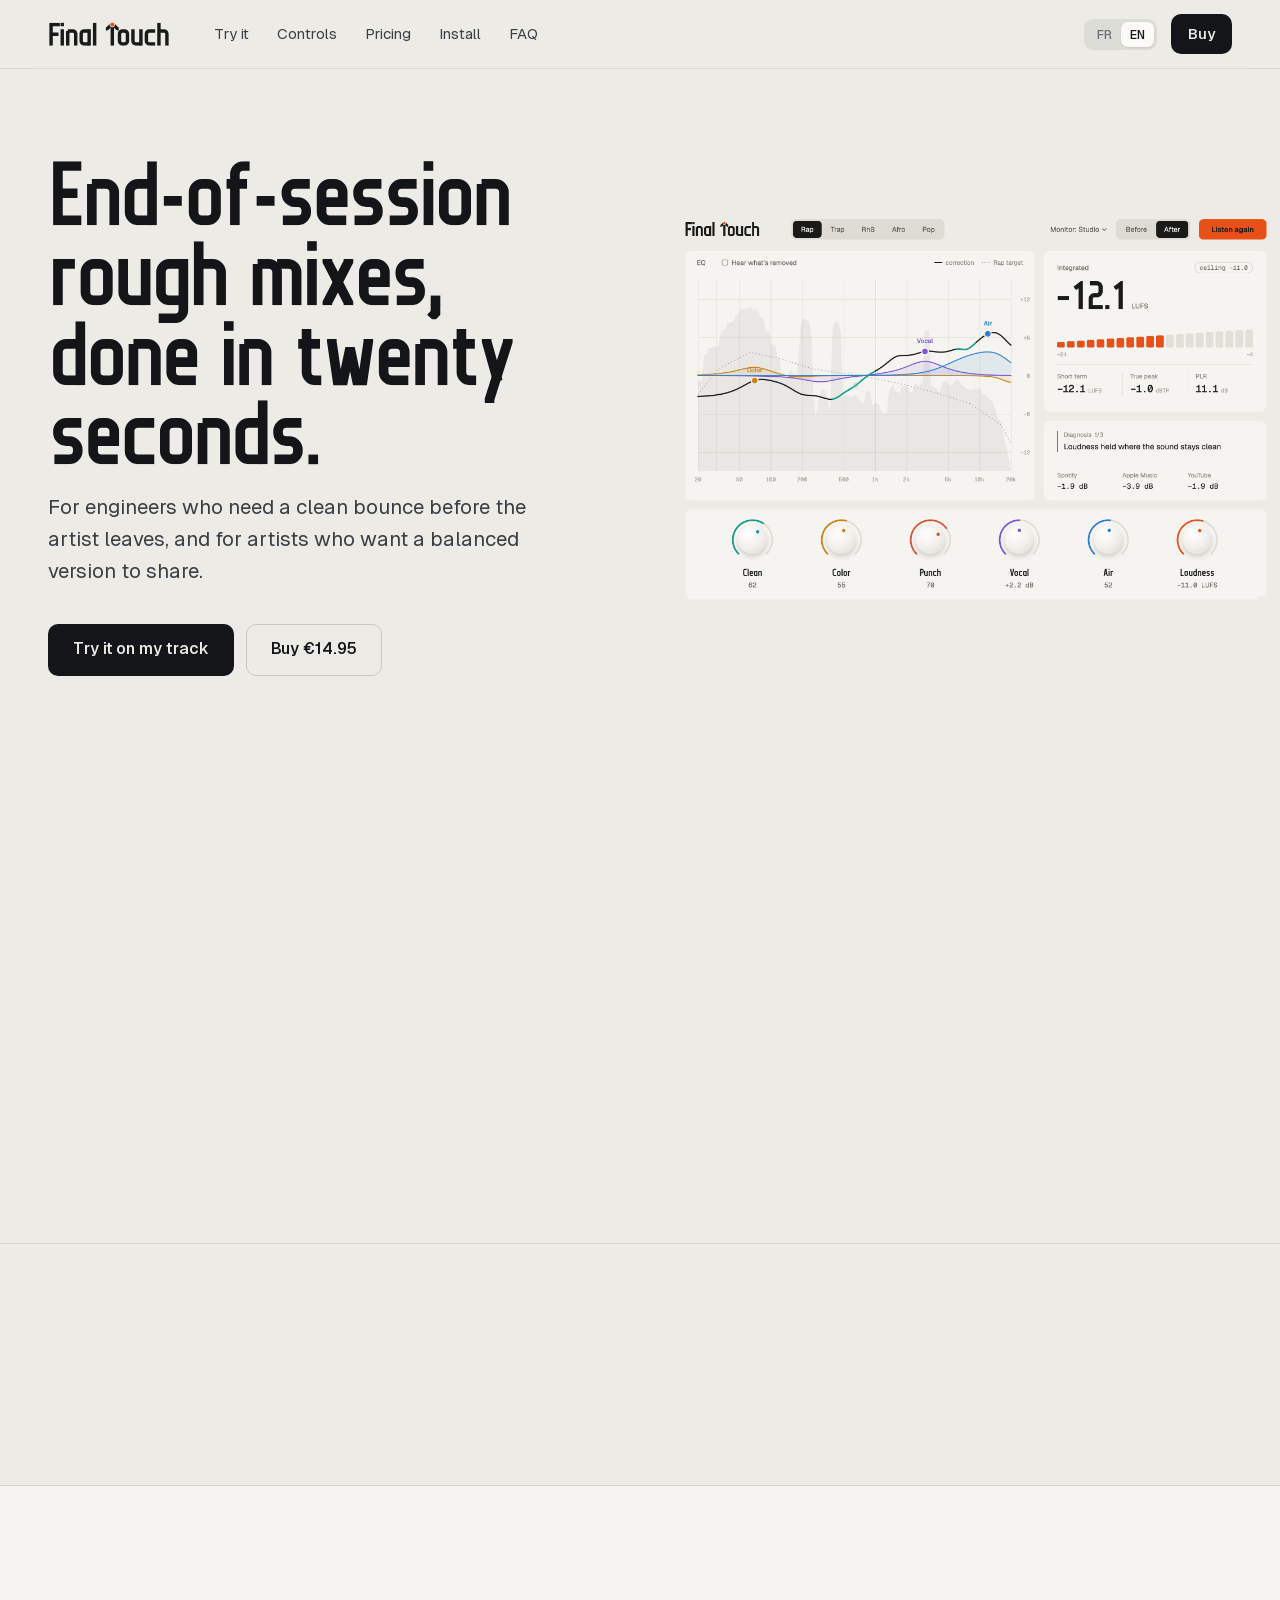
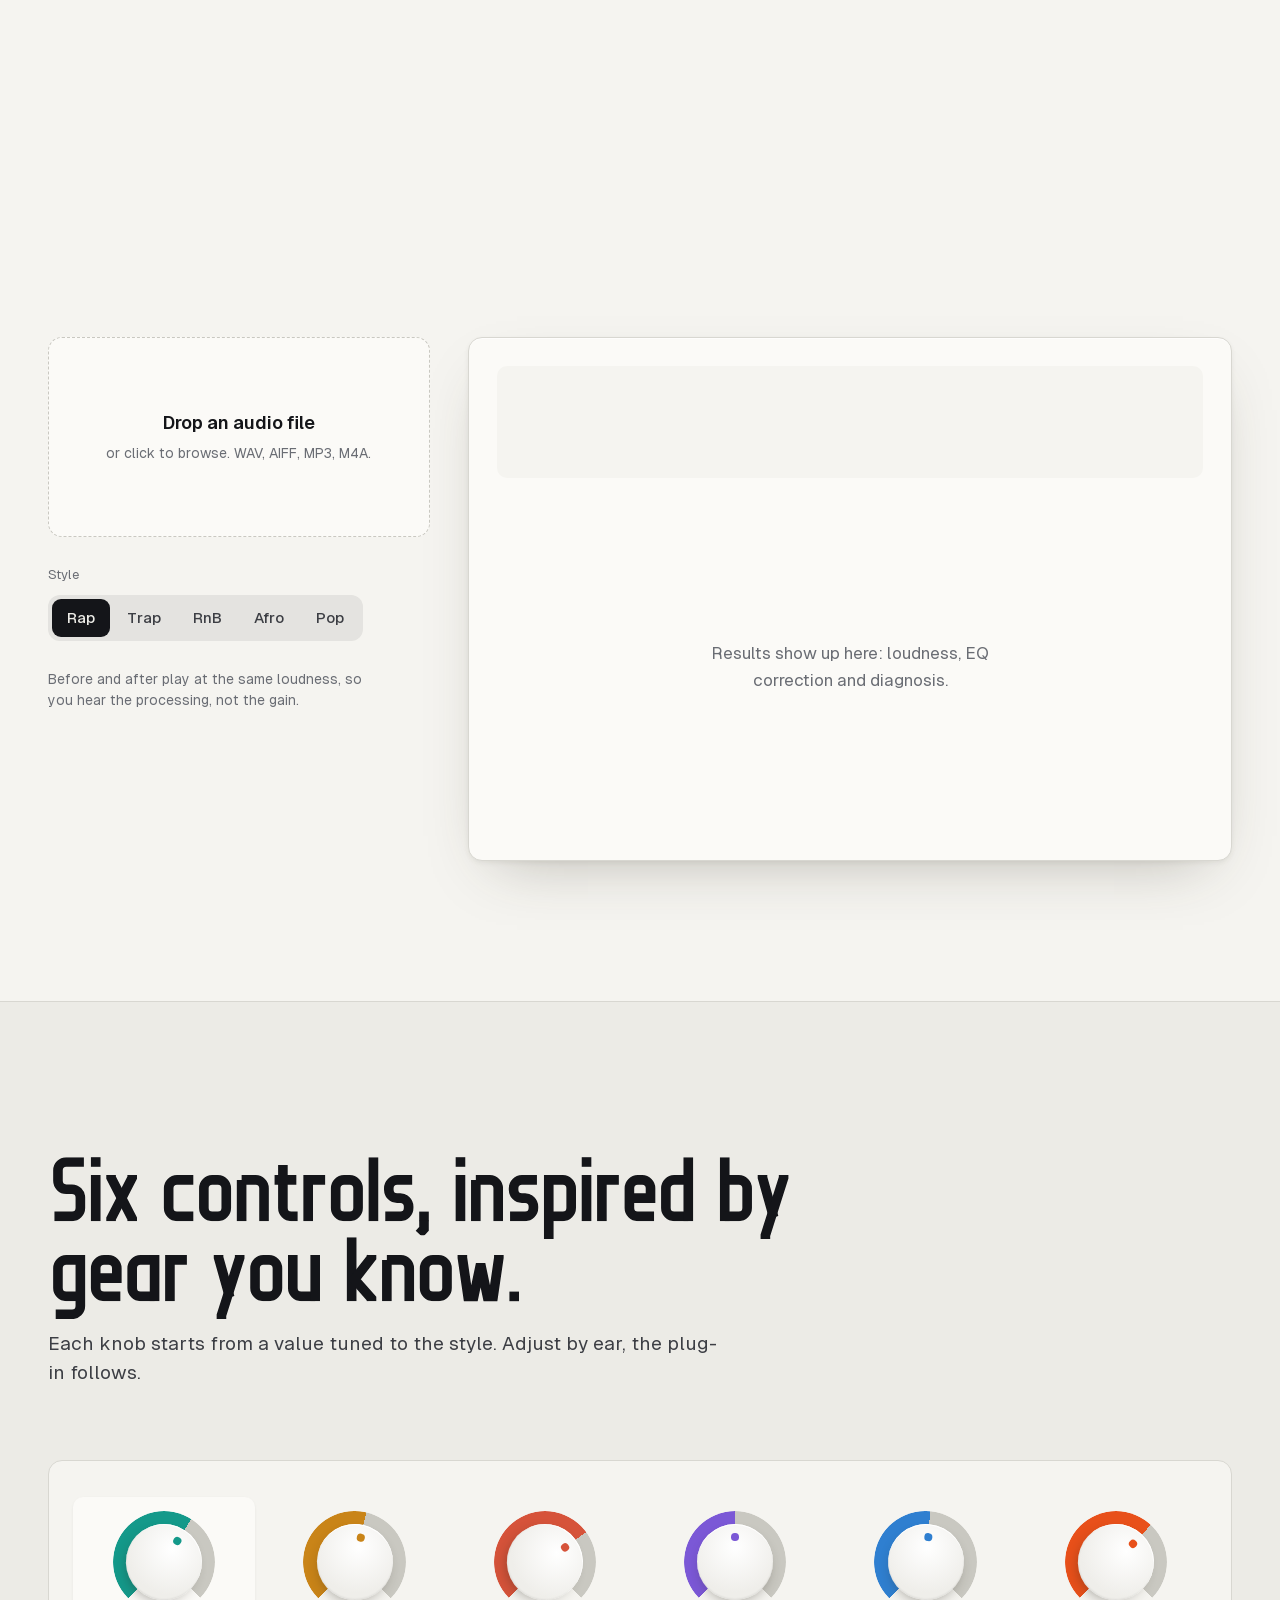
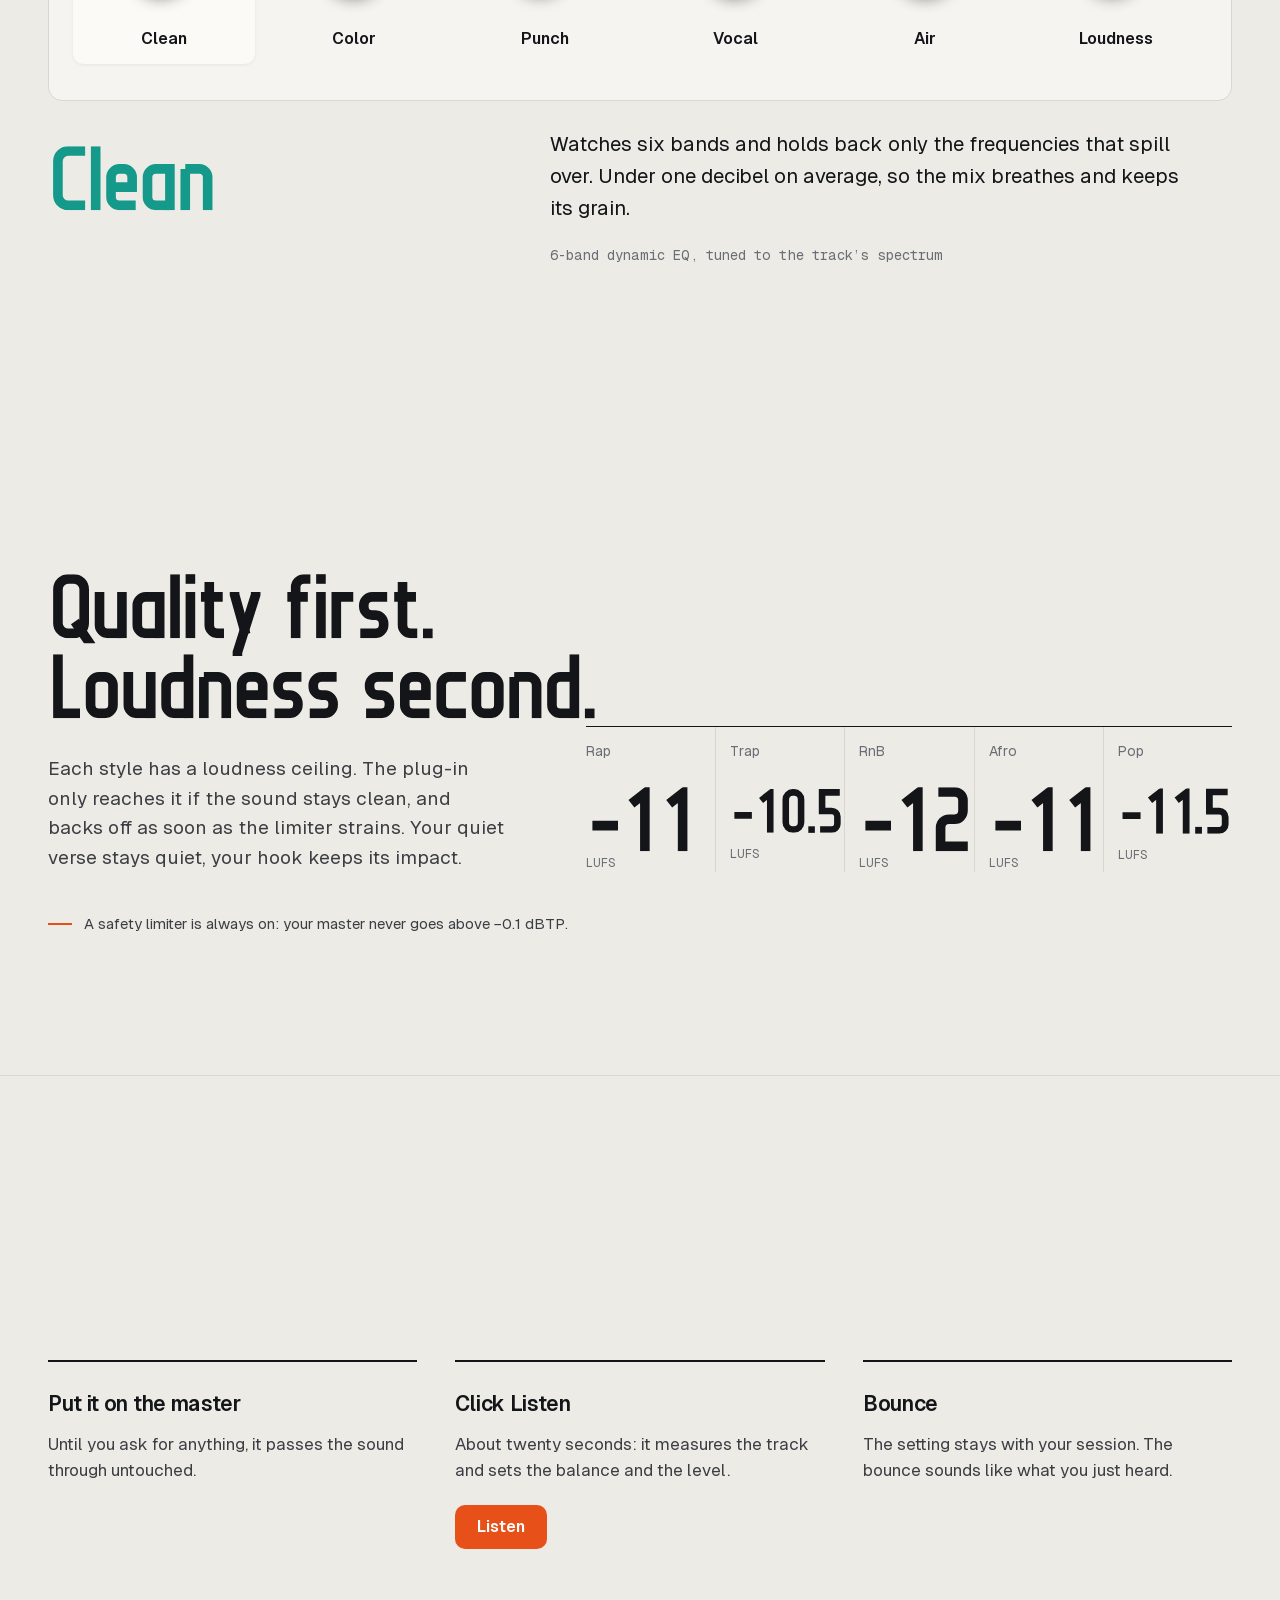
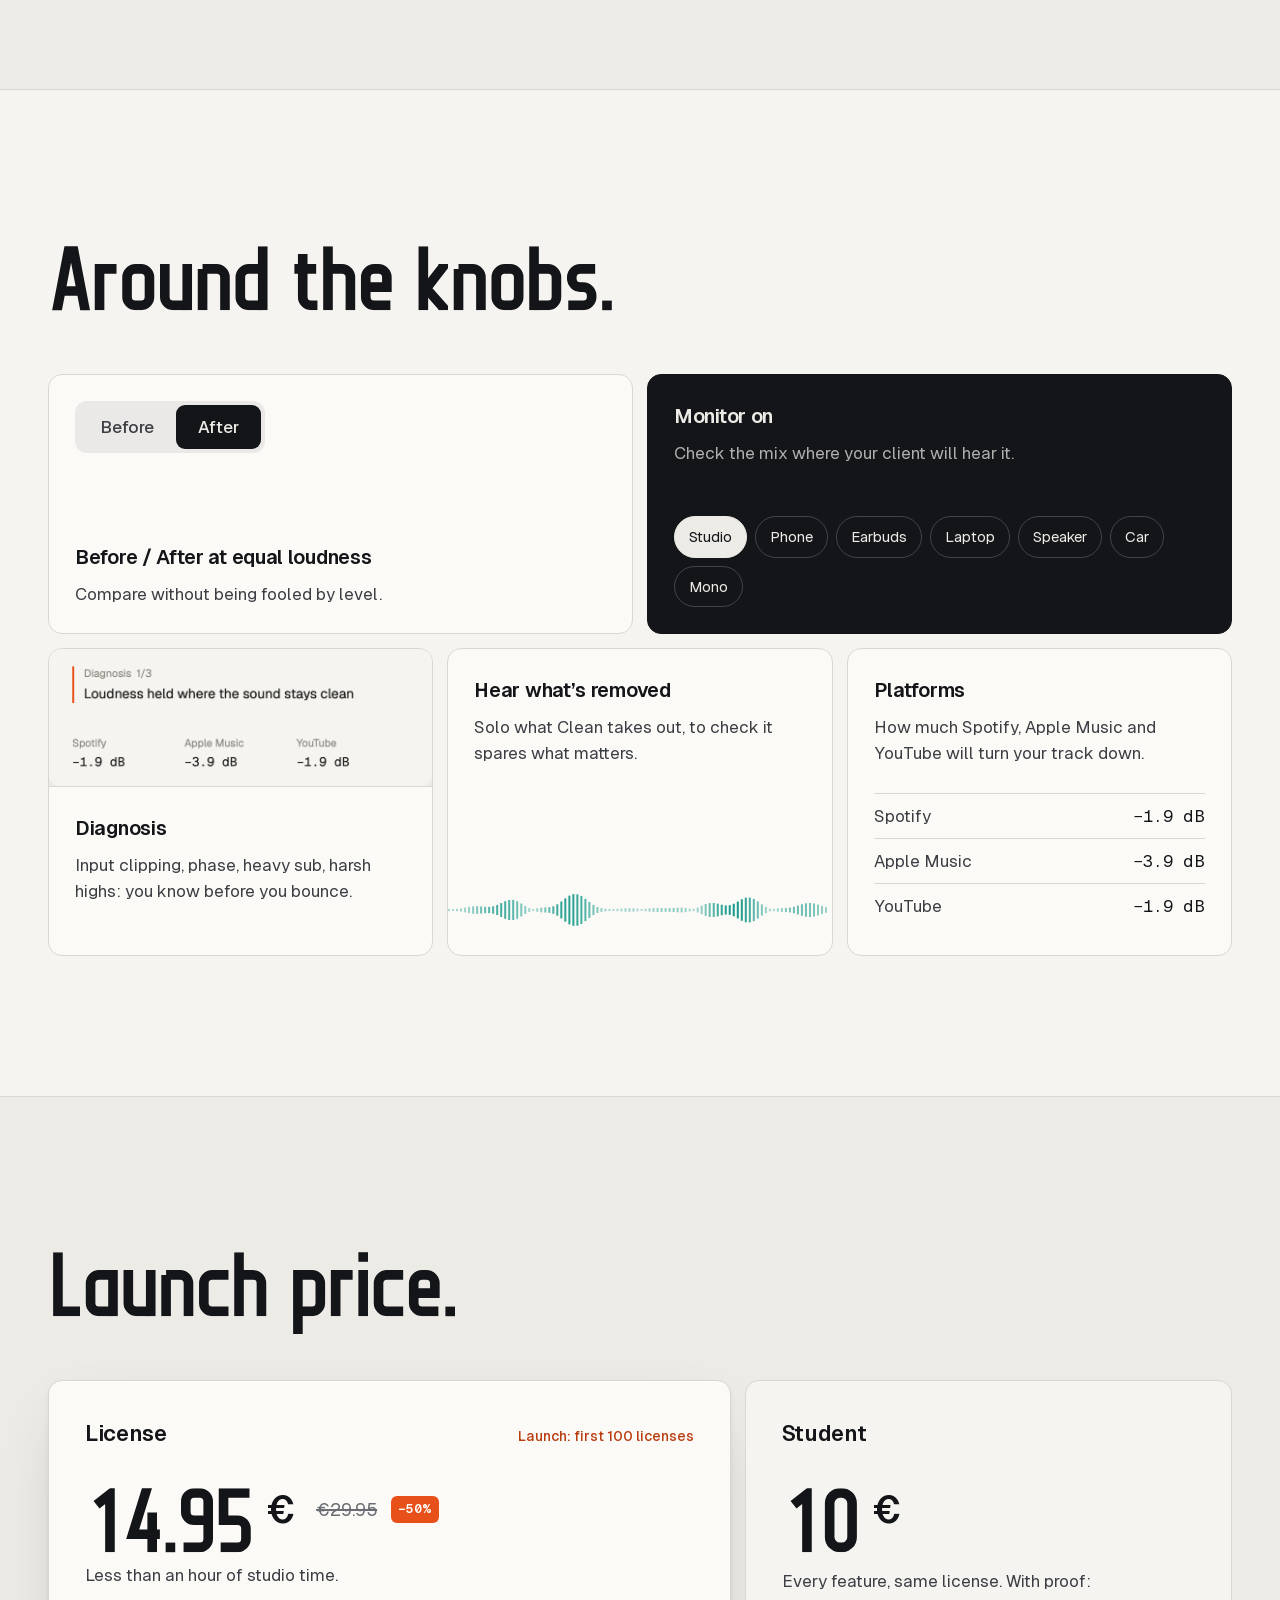
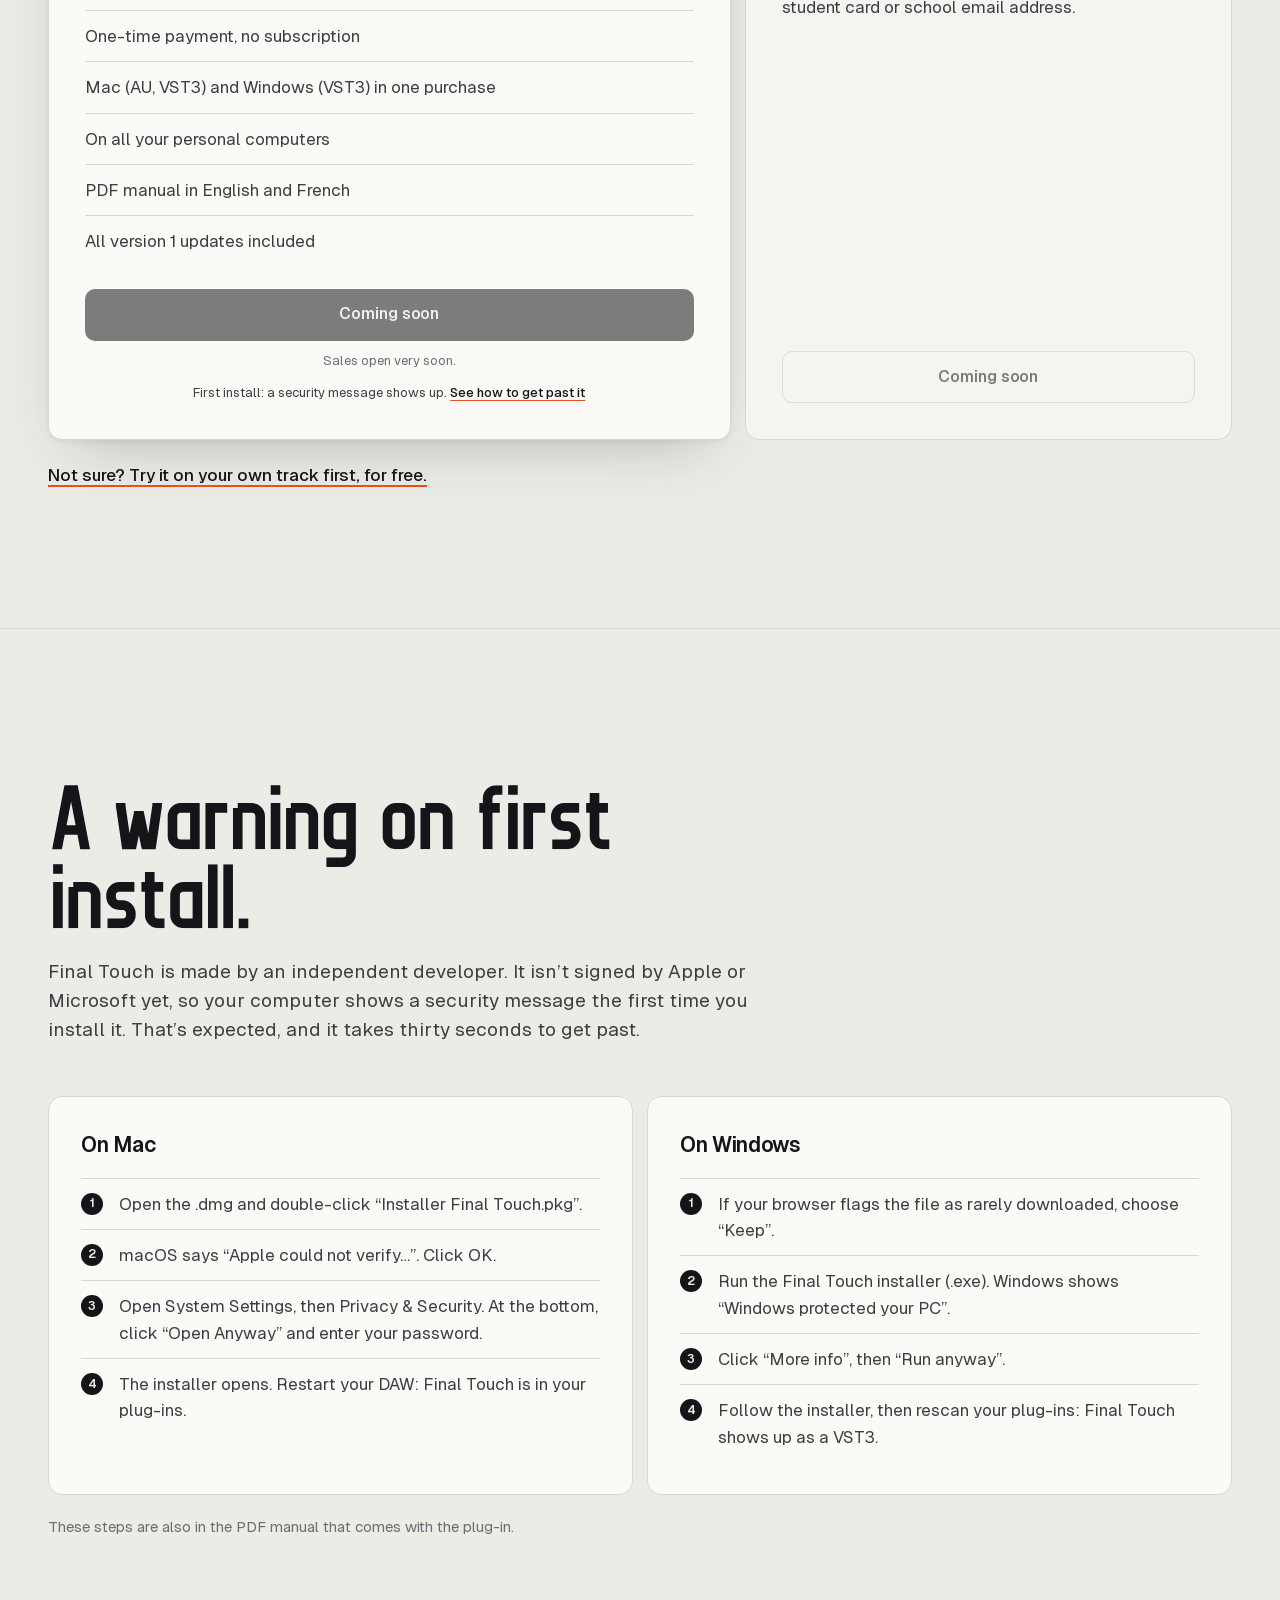
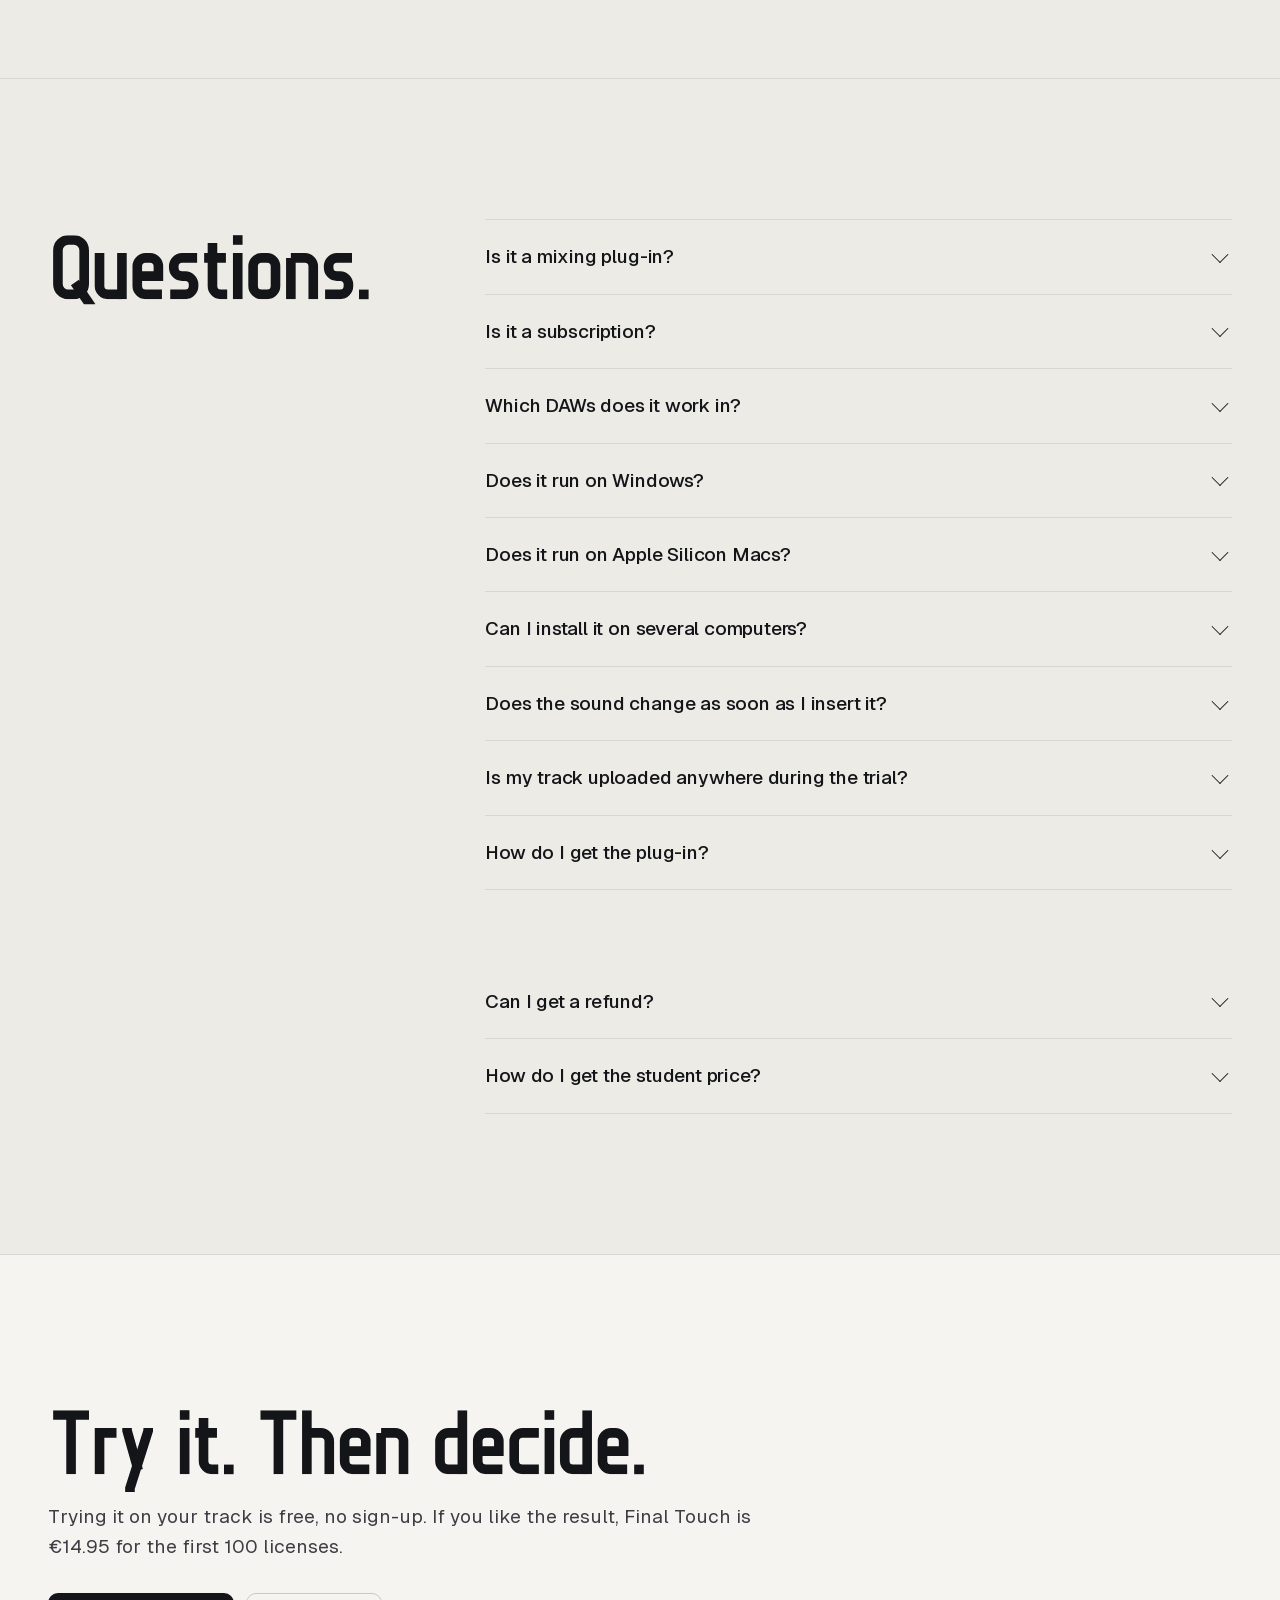
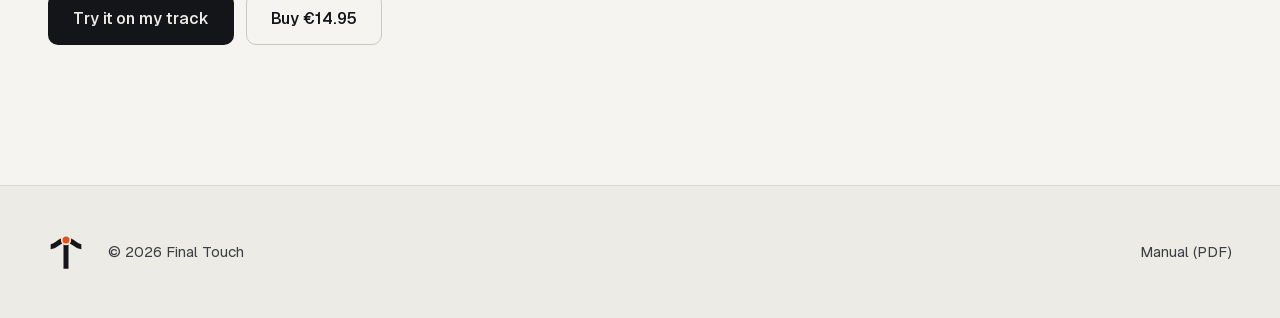
==== public/index.html @ 150809b2 "Site Final Touch : demo WebAssembly, vente automatique, prechargeur Co-Authored-By: Claude Opus 5.5 " ====
<!doctype html>
<html lang="fr">
<head>
<meta charset="utf-8">
<meta name="viewport" content="width=device-width, initial-scale=1, viewport-fit=cover">
<title>Final Touch : la mise à plat de fin de session en 20 secondes</title>
<meta name="description" content="Posé sur le master en fin de session, Final Touch écoute le morceau, le nettoie, le colore et le monte tant qu’il reste propre. Mac et Windows.">
<meta name="theme-color" content="#ecebe6" media="(prefers-color-scheme: light)">
<meta name="theme-color" content="#121316" media="(prefers-color-scheme: dark)">
<meta property="og:type" content="product">
<meta property="og:title" content="Final Touch">
<meta property="og:description" content="La mise à plat de fin de session en vingt secondes. Essaie-le sur ton morceau, directement dans le navigateur.">
<meta property="og:image" content="https://finaltouchsound.fr/assets/img/og.jpg">
<meta property="og:url" content="https://finaltouchsound.fr/">
<link rel="canonical" href="https://finaltouchsound.fr/">
<meta name="twitter:card" content="summary_large_image">
<link rel="icon" href="assets/img/final-touch-icone.svg" type="image/svg+xml">
<link rel="preload" href="assets/fonts/Geist-Variable.woff2" as="font" type="font/woff2" crossorigin>
<link rel="stylesheet" href="css/style.css">
<script type="application/ld+json">
{
  "@context": "https://schema.org",
  "@type": "SoftwareApplication",
  "name": "Final Touch",
  "applicationCategory": "MultimediaApplication",
  "applicationSubCategory": "Audio plug-in (AU, VST3)",
  "operatingSystem": "macOS, Windows",
  "url": "https://finaltouchsound.fr/",
  "description": "Plug-in de prémaster posé sur le master : il écoute le morceau, le nettoie, le colore et le monte tant qu'il reste propre. Styles Rap, Trap, RnB, Afro, Pop.",
  "offers": [
    { "@type": "Offer", "name": "Licence (offre de lancement)", "price": "14.95", "priceCurrency": "EUR", "availability": "https://schema.org/InStock" },
    { "@type": "Offer", "name": "Licence étudiant", "price": "10.00", "priceCurrency": "EUR", "availability": "https://schema.org/InStock" }
  ]
}
</script>
<style>
/* Prechargeur : affiche des la premiere image, avant la feuille de style */
#pl { position: fixed; inset: 0; z-index: 100; display: grid; place-items: center; background: #ecebe6; color: #141519; transition: transform .75s cubic-bezier(0.77, 0, 0.175, 1); }
#pl.out { transform: translateY(-100%); }
#pl .pl-in { display: grid; justify-items: center; gap: 26px; }
#pl svg { width: 92px; height: 92px; overflow: visible; }
#pl .pl-name { width: 168px; opacity: 0; transform: translateY(6px); transition: opacity .5s ease, transform .6s cubic-bezier(0.23, 1, 0.32, 1); }
#pl.named .pl-name { opacity: 1; transform: none; }
#pl .pl-ink { display: block; } #pl .pl-chalk { display: none; }
@media (prefers-color-scheme: dark) {
  #pl { background: #121316; color: #ecebe8; }
  #pl .pl-ink { display: none; } #pl .pl-chalk { display: block; }
}
@media (prefers-reduced-motion: reduce) { #pl { display: none; } }
</style>
</head>
<body>
<div id="pl" aria-hidden="true">
  <div class="pl-in">
    <svg viewBox="-4 -4 108 108">
      <path class="pl-stem" d="M50 100V34" fill="none" stroke="currentColor" stroke-width="15"/>
      <path class="pl-bar" d="M4 34C22 34 27 34 50 34C73 34 78 34 96 34" fill="none" stroke="currentColor" stroke-width="15"/>
      <circle class="pl-dot" cx="50" cy="34" r="13" fill="#e8501a" stroke-width="5"/>
    </svg>
    <div class="pl-name"><img class="pl-ink" src="assets/img/final-touch-logotype-encre.svg" alt="" width="168" height="36"><img class="pl-chalk" src="assets/img/final-touch-logotype-craie.svg" alt="" width="168" height="36"></div>
  </div>
</div>
<script>
// La barre du T part a plat, le point l attrape et la monte d un cran : le geste du premaster.
(function () {
  var pl = document.getElementById('pl');
  var reduce = matchMedia('(prefers-reduced-motion: reduce)').matches;
  var vu = false; try { vu = sessionStorage.getItem('ft-pl') === '1'; sessionStorage.setItem('ft-pl', '1'); } catch (e) {}
  var fini, pret = new Promise(function (r) { fini = r; });
  window.FT_PRELOADER = pret;
  if (reduce || vu) { pl.remove(); fini(); window.FT_READY = function () {}; return; }
  var bar = pl.querySelector('.pl-bar'), stem = pl.querySelector('.pl-stem'), dot = pl.querySelector('.pl-dot');
  dot.setAttribute('stroke', getComputedStyle(pl).backgroundColor);
  var L = 86; stem.style.strokeDasharray = L; stem.style.strokeDashoffset = L;
  dot.style.transformOrigin = '50px 34px'; dot.style.transform = 'scale(0)';
  var t0 = performance.now(), D1 = 420, D2 = 640, debut = 0;
  var easeOut = function (k) { return 1 - Math.pow(1 - k, 3); };
  var spring = function (k) { return 1 - Math.exp(-6 * k) * Math.cos(9 * k); };
  function frame(now) {
    var t = now - t0;
    var k1 = Math.min(1, t / D1);
    stem.style.strokeDashoffset = L * (1 - easeOut(k1));
    var k2 = Math.max(0, Math.min(1, (t - D1 + 80) / D2));
    var lift = 20 * spring(k2);                       // la cloche monte de 20 unites
    var y = 34 - lift;
    bar.setAttribute('d', 'M4 34C22 34 27 ' + y + ' 50 ' + y + 'C73 ' + y + ' 78 34 96 34');
    dot.setAttribute('cy', y);
    stem.setAttribute('d', 'M50 100V' + y);
    dot.style.transform = 'scale(' + Math.min(1, k2 * 4) + ')';
    if (k2 > 0.35) pl.classList.add('named');
    if (k2 < 1) requestAnimationFrame(frame); else debut = performance.now();
  }
  requestAnimationFrame(frame);
  var charge = false, minimum = new Promise(function (r) { setTimeout(r, 1250); });
  window.FT_READY = function () {
    if (charge) return; charge = true;
    minimum.then(function () {
      pl.classList.add('out');
      setTimeout(function () { pl.remove(); }, 760);
      setTimeout(fini, 260);
    });
  };
  // Filet de securite : jamais plus de 4 s d ecran d attente.
  setTimeout(function () { window.FT_READY(); }, 4000);
})();
</script>

<header class="nav" id="haut">
  <div class="wrap nav-in">
    <a class="brand" href="#haut" aria-label="Final Touch">
      <img class="logo logo-ink" src="assets/img/final-touch-logotype-encre.svg" alt="Final Touch" width="150" height="32">
      <img class="logo logo-chalk" src="assets/img/final-touch-logotype-craie.svg" alt="" width="150" height="32">
    </a>
    <nav class="nav-links" aria-label="Sections">
      <a href="#essai" data-i18n="nav.try">Essayer</a>
      <a href="#reglages" data-i18n="nav.controls">Réglages</a>
      <a href="#prix" data-i18n="nav.price">Prix</a>
      <a href="#installation" data-i18n="nav.install">Installation</a>
      <a href="#questions" data-i18n="nav.faq">Questions</a>
    </nav>
    <div class="nav-end">
      <div class="lang" role="group" aria-label="Langue / Language">
        <button type="button" data-lang="fr" aria-pressed="true">FR</button>
        <button type="button" data-lang="en" aria-pressed="false">EN</button>
      </div>
      <a class="btn btn-ink btn-sm" href="#prix" data-i18n="nav.buy">Acheter</a>
    </div>
  </div>
</header>

<main>

<!-- Accroche -->
<section class="hero">
  <div class="wrap hero-grid">
    <div class="hero-copy">
      <h1 class="lt lt-xl" data-lt-key="lt.hero"></h1>
      <p class="hero-sub reveal" data-i18n="hero.sub"></p>
      <div class="hero-ctas reveal">
        <a class="btn btn-ink" href="#essai" data-i18n="hero.try">Essayer sur mon son</a>
        <a class="btn btn-line" href="#prix" data-i18n="hero.buy">Acheter 14,95 €</a>
      </div>
    </div>
    <figure class="hero-shot">
      <img src="assets/img/plug-rap.png" width="2160" height="1440" alt="L’interface de Final Touch : courbe d’égalisation, mesure de volume et six boutons." fetchpriority="high">
    </figure>
  </div>
</section>

<!-- Le probleme -->
<section class="pain">
  <div class="wrap pain-grid">
    <div class="pain-copy">
      <p class="pain-lead reveal" data-i18n="pain.lead"></p>
      <p class="pain-fix reveal" data-i18n="pain.fix"></p>
    </div>
    <dl class="pain-who">
      <div class="reveal"><dt data-i18n="pain.a1t"></dt><dd data-i18n="pain.a1"></dd></div>
      <div class="reveal"><dt data-i18n="pain.a2t"></dt><dd data-i18n="pain.a2"></dd></div>
    </dl>
  </div>
</section>

<!-- Chiffres -->
<section class="facts">
  <div class="wrap facts-grid">
    <div class="fact reveal"><span class="fact-n" data-lt="5"></span><p data-i18n="facts.styles"></p></div>
    <div class="fact reveal"><span class="fact-n" data-lt="6"></span><p data-i18n="facts.knobs"></p></div>
    <div class="fact reveal"><span class="fact-n" data-lt="6 ms" data-nowrap></span><p data-i18n="facts.lat"></p></div>
    <div class="fact reveal"><span class="fact-n" data-lt="−0,1" data-nowrap></span><p><span class="mono">dBTP</span> <span data-i18n="facts.tp"></span></p></div>
  </div>
</section>

<!-- Essai -->
<section class="try" id="essai">
  <div class="wrap">
    <h2 class="lt lt-l" data-lt-key="lt.try"></h2>
    <p class="lead reveal" data-i18n="try.sub"></p>

    <div class="demo" data-state="empty">
      <div class="demo-side">
        <label class="drop" for="file">
          <input id="file" type="file" accept="audio/*,.wav,.aif,.aiff,.mp3,.m4a,.flac,.ogg">
          <span class="drop-t" data-i18n="try.drop"></span>
          <span class="drop-s" data-i18n="try.drop2"></span>
          <span class="drop-name mono" hidden></span>
        </label>
        <div class="field">
          <span class="field-l" data-i18n="try.style">Style</span>
          <div class="seg" role="radiogroup" aria-label="Style" id="styles">
            <button type="button" role="radio" aria-checked="true" data-style="0">Rap</button>
            <button type="button" role="radio" aria-checked="false" data-style="1">Trap</button>
            <button type="button" role="radio" aria-checked="false" data-style="2">RnB</button>
            <button type="button" role="radio" aria-checked="false" data-style="3">Afro</button>
            <button type="button" role="radio" aria-checked="false" data-style="4">Pop</button>
          </div>
        </div>
        <p class="privacy" data-i18n="try.equal"></p>
        <form class="previens" hidden novalidate>
          <p class="previens-t" data-i18n="notify.t"></p>
          <div class="previens-row">
            <label class="sr-only" for="previens-email" data-i18n="notify.label"></label>
            <input id="previens-email" type="email" required autocomplete="email" placeholder="nom@exemple.fr">
            <button type="submit" class="btn btn-line btn-sm" data-i18n="notify.btn">Me prévenir</button>
          </div>
          <p class="previens-msg" role="status"></p>
        </form>
      </div>

      <div class="demo-main">
        <div class="wave-box">
          <canvas class="wave" aria-hidden="true"></canvas>
          <div class="win" hidden><span class="win-play"></span></div>
        </div>
        <p class="wave-hint" data-i18n="try.excerpt" hidden></p>

        <div class="demo-empty"><p data-i18n="try.empty"></p></div>

        <div class="demo-busy" aria-live="polite">
          <div class="step-title lt lt-m"></div>
          <div class="busy-bar"><span></span></div>
        </div>

        <div class="demo-result">
          <div class="transport">
            <button type="button" class="btn btn-ink btn-play" aria-label="Lecture">
              <svg viewBox="0 0 24 24" width="18" height="18" aria-hidden="true"><path class="i-play" d="M7 4.5v15l12-7.5z" fill="currentColor"/><path class="i-pause" d="M6.5 4.5h4v15h-4zM13.5 4.5h4v15h-4z" fill="currentColor"/></svg>
            </button>
            <div class="seg seg-ab" role="radiogroup" aria-label="Avant / Après">
              <button type="button" role="radio" aria-checked="false" data-ab="before" data-i18n="try.before">Avant</button>
              <button type="button" role="radio" aria-checked="true" data-ab="after" data-i18n="try.after">Après</button>
            </div>
            <button type="button" class="btn btn-line btn-sm btn-rerun" data-i18n="try.again" hidden>Retraiter</button>
          </div>
          <div class="readouts">
            <div class="ro-main">
              <div class="ro-head"><span class="ro-l" data-i18n="try.integrated"></span><span class="ro-ceil mono"><span data-i18n="try.ceiling"></span> <span id="ceil"></span></span></div>
              <div class="ro-big"><span class="lt lt-num" id="out-lufs" data-nowrap></span><span class="unit mono">LUFS</span></div>
            </div>
            <div class="ro-row">
              <div><span class="ro-l" data-i18n="try.input"></span><span class="mono ro-v" id="in-lufs"></span><span class="unit mono">LUFS</span></div>
              <div><span class="ro-l" data-i18n="try.tp"></span><span class="mono ro-v" id="tp"></span><span class="unit mono">dBTP</span></div>
            </div>
          </div>
          <div class="eq-box">
            <span class="ro-l" data-i18n="try.eq"></span>
            <canvas class="eq" aria-hidden="true"></canvas>
          </div>
          <div class="diag">
            <span class="ro-l" data-i18n="try.diag"></span>
            <ul id="diag-list"></ul>
          </div>
          <div class="try-cta">
            <p data-i18n="try.cta"></p>
            <a class="btn btn-ink" href="#prix" data-buy-scroll data-i18n="try.ctab">Acheter 14,95 €</a>
          </div>
        </div>

        <p class="demo-err" role="alert" hidden></p>
      </div>
    </div>
  </div>
</section>

<!-- Reglages -->
<section class="controls" id="reglages">
  <div class="wrap">
    <h2 class="lt lt-l" data-lt-key="lt.controls"></h2>
    <p class="lead reveal" data-i18n="controls.sub"></p>
    <div class="knobs" role="tablist" aria-label="Réglages">
      <button class="knob-b" role="tab" aria-selected="true" data-k="clean" style="--c:var(--k-clean);--v:.62"><span class="knob"><span class="knob-cap"></span></span><span class="knob-n" data-i18n="k.clean"></span></button>
      <button class="knob-b" role="tab" aria-selected="false" data-k="color" style="--c:var(--k-color);--v:.55"><span class="knob"><span class="knob-cap"></span></span><span class="knob-n" data-i18n="k.color"></span></button>
      <button class="knob-b" role="tab" aria-selected="false" data-k="punch" style="--c:var(--k-punch);--v:.70"><span class="knob"><span class="knob-cap"></span></span><span class="knob-n" data-i18n="k.punch"></span></button>
      <button class="knob-b" role="tab" aria-selected="false" data-k="vocal" style="--c:var(--k-vocal);--v:.50"><span class="knob"><span class="knob-cap"></span></span><span class="knob-n" data-i18n="k.vocal"></span></button>
      <button class="knob-b" role="tab" aria-selected="false" data-k="air" style="--c:var(--k-air);--v:.52"><span class="knob"><span class="knob-cap"></span></span><span class="knob-n" data-i18n="k.air"></span></button>
      <button class="knob-b" role="tab" aria-selected="false" data-k="loud" style="--c:var(--accent);--v:.66"><span class="knob"><span class="knob-cap"></span></span><span class="knob-n" data-i18n="k.loud"></span></button>
    </div>
    <div class="knob-detail" role="tabpanel">
      <h3 class="kd-name lt lt-m"></h3>
      <p class="kd-desc"></p>
      <p class="kd-ref mono"></p>
    </div>
  </div>
</section>

<!-- Qualite d'abord -->
<section class="quality">
  <div class="wrap">
    <h2 class="lt lt-l" data-lt-key="lt.quality"></h2>
    <div class="quality-grid">
      <p class="lead reveal" data-i18n="quality.p"></p>
      <ol class="ceilings">
        <li class="reveal"><span class="c-style">Rap</span><span class="c-n" data-lt="−11" data-nowrap></span><span class="c-unit mono">LUFS</span></li>
        <li class="reveal"><span class="c-style">Trap</span><span class="c-n" data-lt="−10,5" data-nowrap></span><span class="c-unit mono">LUFS</span></li>
        <li class="reveal"><span class="c-style">RnB</span><span class="c-n" data-lt="−12" data-nowrap></span><span class="c-unit mono">LUFS</span></li>
        <li class="reveal"><span class="c-style">Afro</span><span class="c-n" data-lt="−11" data-nowrap></span><span class="c-unit mono">LUFS</span></li>
        <li class="reveal"><span class="c-style">Pop</span><span class="c-n" data-lt="−11,5" data-nowrap></span><span class="c-unit mono">LUFS</span></li>
      </ol>
    </div>
    <p class="tp-note reveal" data-i18n="quality.tp"></p>
  </div>
</section>

<!-- Comment -->
<section class="how">
  <div class="wrap">
    <h2 class="lt lt-l" data-lt-key="lt.how"></h2>
    <ol class="how-row">
      <li class="reveal"><h3 data-i18n="how.1t"></h3><p data-i18n="how.1d"></p></li>
      <li class="reveal how-mid"><h3 data-i18n="how.2t"></h3><p data-i18n="how.2d"></p><span class="fake-listen" aria-hidden="true" data-i18n="how.listen"></span></li>
      <li class="reveal"><h3 data-i18n="how.3t"></h3><p data-i18n="how.3d"></p></li>
    </ol>
  </div>
</section>

<!-- Autour -->
<section class="tools">
  <div class="wrap">
    <h2 class="lt lt-l" data-lt-key="lt.tools"></h2>
    <div class="bento">
      <article class="cell cell-ab reveal">
        <div class="ab-demo" aria-hidden="true"><span data-i18n="try.before"></span><span class="on" data-i18n="try.after"></span></div>
        <h3 data-i18n="tools.ab.t"></h3><p data-i18n="tools.ab.d"></p>
      </article>
      <article class="cell cell-mon reveal">
        <h3 data-i18n="tools.mon.t"></h3><p data-i18n="tools.mon.d"></p>
        <ul class="mon-list" aria-hidden="true"></ul>
      </article>
      <article class="cell cell-diag reveal">
        <div class="crop"><img src="assets/img/crop-diag.png" width="792" height="283" alt=""></div>
        <h3 data-i18n="tools.diag.t"></h3><p data-i18n="tools.diag.d"></p>
      </article>
      <article class="cell cell-rem reveal">
        <h3 data-i18n="tools.rem.t"></h3><p data-i18n="tools.rem.d"></p>
        <canvas class="rem-wave" aria-hidden="true"></canvas>
      </article>
      <article class="cell cell-plat reveal">
        <h3 data-i18n="tools.plat.t"></h3><p data-i18n="tools.plat.d"></p>
        <dl class="plat">
          <div><dt>Spotify</dt><dd class="mono">−1,9 dB</dd></div>
          <div><dt>Apple Music</dt><dd class="mono">−3,9 dB</dd></div>
          <div><dt>YouTube</dt><dd class="mono">−1,9 dB</dd></div>
        </dl>
      </article>
    </div>
  </div>
</section>

<!-- Prix -->
<section class="price" id="prix">
  <div class="wrap">
    <h2 class="lt lt-l" data-lt-key="lt.price"></h2>
    <div class="price-grid">
      <article class="offer offer-main reveal">
        <div class="offer-top">
          <h3 data-i18n="price.std"></h3>
          <span class="offer-note" data-i18n="price.std.note"></span>
        </div>
        <div class="offer-price"><span class="lt lt-price" data-lt="14,95" data-nowrap></span><span class="cur">€</span><s data-price-old>29,95 €</s><span class="off mono" data-i18n="price.off"></span></div>
        <p class="offer-frame" data-i18n="price.frame"></p>
        <ul class="offer-inc">
          <li data-i18n="price.inc0"></li>
          <li data-i18n="price.inc1"></li>
          <li data-i18n="price.incAll"></li>
          <li data-i18n="price.inc2"></li>
          <li data-i18n="price.inc3"></li>
        </ul>
        <div class="offer-act">
          <a class="btn btn-ink btn-wide" data-buy="standard" href="#" data-i18n="price.buy">Acheter 14,95 €</a>
          <p class="offer-after" data-after></p>
          <p class="offer-warn"><span data-i18n="price.warn"></span> <a href="#installation" data-i18n="price.warnLink"></a></p>
        </div>
      </article>
      <article class="offer offer-stu reveal">
        <div class="offer-top">
          <h3 data-i18n="price.stu"></h3>
        </div>
        <div class="offer-price"><span class="lt lt-price" data-lt="10" data-nowrap></span><span class="cur">€</span></div>
        <p class="offer-stu-note" data-i18n="price.stu.note"></p>
        <a class="btn btn-line btn-wide" data-buy="student" href="#" data-i18n="price.buystu">Tarif étudiant</a>
      </article>
    </div>
    <p class="unsure reveal"><a href="#essai" data-i18n="price.unsure"></a></p>
  </div>
</section>

<!-- Installation -->
<section class="install" id="installation">
  <div class="wrap">
    <h2 class="lt lt-l" data-lt-key="lt.install"></h2>
    <p class="lead reveal" data-i18n="install.why"></p>
    <div class="install-grid">
      <div class="os reveal">
        <h3 data-i18n="install.mac"></h3>
        <ol>
          <li data-i18n="install.mac1"></li>
          <li data-i18n="install.mac2"></li>
          <li data-i18n="install.mac3"></li>
          <li data-i18n="install.mac4"></li>
        </ol>
      </div>
      <div class="os reveal">
        <h3 data-i18n="install.win"></h3>
        <ol>
          <li data-i18n="install.win1"></li>
          <li data-i18n="install.win2"></li>
          <li data-i18n="install.win3"></li>
          <li data-i18n="install.win4"></li>
        </ol>
      </div>
    </div>
    <p class="install-note reveal" data-i18n="install.note"></p>
  </div>
</section>

<!-- Questions -->
<section class="faq" id="questions">
  <div class="wrap faq-grid">
    <h2 class="lt lt-l" data-lt-key="lt.faq"></h2>
    <div class="faq-list">
      <details class="reveal"><summary data-i18n="faq.q1"></summary><p data-i18n="faq.a1"></p></details>
      <details class="reveal"><summary data-i18n="faq.q7"></summary><p data-i18n="faq.a7"></p></details>
      <details class="reveal"><summary data-i18n="faq.q2"></summary><p data-i18n="faq.a2"></p></details>
      <details class="reveal"><summary data-i18n="faq.q3"></summary><p data-i18n="faq.a3"></p></details>
      <details class="reveal"><summary data-i18n="faq.q9"></summary><p data-i18n="faq.a9"></p></details>
      <details class="reveal"><summary data-i18n="faq.q8"></summary><p data-i18n="faq.a8"></p></details>
      <details class="reveal"><summary data-i18n="faq.q4"></summary><p data-i18n="faq.a4"></p></details>
      <details class="reveal"><summary data-i18n="faq.q5"></summary><p data-i18n="faq.a5"></p></details>
      <details class="reveal"><summary data-i18n="faq.q11"></summary><p data-i18n="faq.a11"></p></details>
      <details class="reveal"><summary data-i18n="faq.q12"></summary><p data-i18n="faq.a12"></p></details>
      <details class="reveal"><summary data-i18n="faq.q10"></summary><p data-i18n="faq.a10"></p></details>
      <details class="reveal"><summary data-i18n="faq.q6"></summary><p data-i18n="faq.a6"></p></details>
    </div>
  </div>
</section>

<!-- Appel final -->
<section class="final">
  <div class="wrap final-in">
    <h2 class="lt lt-l" data-lt-key="lt.final"></h2>
    <p class="lead reveal" data-i18n="final.p"></p>
    <div class="hero-ctas reveal">
      <a class="btn btn-ink" href="#essai" data-i18n="hero.try">Essayer sur mon son</a>
      <a class="btn btn-line" href="#prix" data-i18n="hero.buy">Acheter 14,95 €</a>
    </div>
  </div>
</section>

</main>

<dialog id="etudiant" class="etu" aria-labelledby="etu-t">
  <form method="dialog" novalidate>
    <h2 id="etu-t" data-i18n="stu.t"></h2>
    <p data-i18n="stu.p"></p>
    <label class="etu-l"><span data-i18n="stu.email"></span><input type="email" required autocomplete="email"></label>
    <label class="etu-l"><span data-i18n="stu.card"></span><input type="file" accept="image/*,.pdf"></label>
    <p class="etu-msg" role="status"></p>
    <div class="etu-act">
      <button type="button" class="btn btn-line etu-fermer" data-i18n="stu.close">Fermer</button>
      <button type="submit" class="btn btn-ink" data-i18n="stu.send">Recevoir mon code</button>
    </div>
  </form>
</dialog>

<div class="sticky-buy" aria-hidden="true">
  <svg width="26" height="26" viewBox="-4 -4 108 108" aria-hidden="true"><path d="M4 34C22 34 27 14 50 14C73 14 78 34 96 34M50 14V100" fill="none" stroke="currentColor" stroke-width="15"/><circle cx="50" cy="14" r="13" fill="var(--accent)" stroke="var(--paper)" stroke-width="5"/></svg>
  <span class="sb-name">Final Touch</span>
  <span class="sb-price"><s data-price-old>29,95 €</s> <b data-price-now>14,95 €</b></span>
  <a class="btn btn-ink btn-sm" href="#prix" tabindex="-1" data-i18n="sticky.buy">Acheter</a>
</div>

<footer class="foot">
  <div class="wrap foot-in">
    <svg class="foot-sign" viewBox="-4 -4 108 108" aria-hidden="true"><path d="M4 34C22 34 27 14 50 14C73 14 78 34 96 34M50 14V100" fill="none" stroke="currentColor" stroke-width="15"/><circle cx="50" cy="14" r="13" fill="var(--accent)" stroke="var(--paper)" stroke-width="5"/></svg>
    <p>© 2026 Final Touch</p>
    <nav class="foot-links">
      <a href="#" data-manual hidden data-i18n="foot.manual"></a>
    </nav>
  </div>
</footer>

<script src="js/config.js"></script>
<script type="module" src="js/main.js"></script>
</body>
</html>
---- public/css/style.css ----
/* Final Touch, site. Couleurs et formes reprises du plug (V5-2 « Couleurs sur papier »). */

@font-face { font-family: 'Geist'; src: url(../assets/fonts/Geist-Variable.woff2) format('woff2'); font-weight: 100 900; font-display: swap; }
@font-face { font-family: 'Geist Mono'; src: url(../assets/fonts/GeistMono-Variable.woff2) format('woff2'); font-weight: 100 900; font-display: swap; }

:root {
  --paper: #ecebe6;
  --surface: #f5f4f0;
  --raised: #fbfaf7;
  --ink: #141519;
  --ink-2: #3c3e44;
  --muted: #6a6d74;
  --line: #d8d7d1;
  --line-2: #c9c8c1;
  --accent: #e8501a;
  --accent-ink: #b83c0f;
  --k-clean: #14998a;
  --k-color: #c98418;
  --k-punch: #d6533a;
  --k-vocal: #7b58d6;
  --k-air: #2f7fd0;
  --shadow: 0 1px 0 rgb(255 255 255 / .7) inset, 0 24px 60px -28px rgb(60 55 40 / .35), 0 2px 6px -2px rgb(60 55 40 / .12);
  --r: 14px;
  --r-s: 10px;
  --ease-out: cubic-bezier(0.23, 1, 0.32, 1);
  --ease-io: cubic-bezier(0.77, 0, 0.175, 1);
  --gutter: clamp(16px, 4vw, 48px);
  color-scheme: light;
}

@media (prefers-color-scheme: dark) {
  :root:not([data-theme="light"]) {
    --paper: #121316;
    --surface: #1a1b1f;
    --raised: #202126;
    --ink: #ecebe8;
    --ink-2: #c4c4c0;
    --muted: #8b8f98;
    --line: #2a2b30;
    --line-2: #383a40;
    --accent: #f2562a;
    --accent-ink: #ff7a52;
    --k-clean: #4fc9bb;
    --k-color: #e9a94a;
    --k-punch: #f0775a;
    --k-vocal: #b291f0;
    --k-air: #6aaef0;
    --shadow: 0 1px 0 rgb(255 255 255 / .05) inset, 0 30px 70px -30px rgb(0 0 0 / .7);
    color-scheme: dark;
  }
}
:root[data-theme="dark"] {
  --paper: #121316; --surface: #1a1b1f; --raised: #202126; --ink: #ecebe8; --ink-2: #c4c4c0; --muted: #8b8f98;
  --line: #2a2b30; --line-2: #383a40; --accent: #f2562a; --accent-ink: #ff7a52;
  --k-clean: #4fc9bb; --k-color: #e9a94a; --k-punch: #f0775a; --k-vocal: #b291f0; --k-air: #6aaef0;
  --shadow: 0 1px 0 rgb(255 255 255 / .05) inset, 0 30px 70px -30px rgb(0 0 0 / .7);
  color-scheme: dark;
}

*, *::before, *::after { box-sizing: border-box; }
html { -webkit-text-size-adjust: 100%; scroll-behavior: smooth; scroll-padding-top: 88px; }
body {
  margin: 0; background: var(--paper); color: var(--ink);
  font: 400 17px/1.55 'Geist', system-ui, sans-serif; font-feature-settings: 'ss01';
  -webkit-font-smoothing: antialiased; text-rendering: optimizeLegibility;
  overflow-x: hidden;
}
img { display: block; max-width: 100%; height: auto; }
a { color: inherit; }
button { font: inherit; color: inherit; }
.mono { font-family: 'Geist Mono', ui-monospace, monospace; font-feature-settings: 'zero' 0; }
[hidden] { display: none !important; }
.sr-only { position: absolute; width: 1px; height: 1px; overflow: hidden; clip: rect(0 0 0 0); white-space: nowrap; }
:focus-visible { outline: 2px solid var(--accent); outline-offset: 3px; border-radius: 6px; }
::selection { background: var(--accent); color: #fff; }

.wrap { width: 100%; max-width: 1280px; margin: 0 auto; padding: 0 var(--gutter); }
section { padding: clamp(72px, 11vw, 140px) 0; }
.lead { max-width: 56ch; font-size: clamp(17px, 1.5vw, 19px); color: var(--ink-2); margin: 20px 0 0; text-wrap: pretty; }

/* Lettrage */
.lt { margin: 0; color: var(--ink); --lead: 1.3; }
.lt .lt-box { display: block; width: 100%; }
.lt-line { display: block; overflow: visible; margin-top: calc(var(--cap) * -0.06); max-width: 100%; height: auto; }
.lt-xl { --cap: clamp(34px, 4.6vw, 70px); }
.lt-l  { --cap: clamp(30px, 4.6vw, 64px); max-width: calc(var(--cap) * 13); }
.lt-l + .lead { margin-top: 28px; }
.lt-l + * { margin-top: 0; }
.lt-m  { --cap: clamp(28px, 3vw, 40px); }
.lt-ch { transform-box: fill-box; transform-origin: 50% 60%; }

/* Arrivee lettre par lettre (variante V1 du plug, adoucie) */
@media (prefers-reduced-motion: no-preference) {
  .lt.is-armed .lt-ch { opacity: 0; transform: translateX(calc(var(--i) * 3px + 14px)) rotateX(48deg); }
  .lt.is-in .lt-ch {
    opacity: 1; transform: none;
    transition: opacity .55s var(--ease-out), transform .7s var(--ease-out);
    transition-delay: calc(var(--i) * 14ms);
  }
  .reveal { opacity: 0; transform: translateY(14px); }
  .reveal.is-in { opacity: 1; transform: none; transition: opacity .7s var(--ease-out), transform .8s var(--ease-out); transition-delay: var(--d, 0ms); }
}

/* Boutons */
.btn {
  display: inline-flex; align-items: center; justify-content: center; gap: 10px;
  height: 52px; padding: 0 24px; border-radius: var(--r-s); border: 1px solid transparent;
  font-weight: 550; font-size: 16px; letter-spacing: -0.005em; text-decoration: none; white-space: nowrap; cursor: pointer;
  transition: transform .16s var(--ease-out), background-color .2s ease, border-color .2s ease, color .2s ease;
}
.btn:active { transform: scale(0.97); }
.btn-ink { background: var(--ink); color: var(--paper); }
.btn-line { border-color: var(--line-2); background: transparent; color: var(--ink); }
.btn-sm { height: 40px; padding: 0 16px; font-size: 15px; }
.btn-wide { width: 100%; }
@media (hover: hover) and (pointer: fine) {
  .btn-ink:hover { background: color-mix(in oklab, var(--ink) 86%, var(--accent)); }
  .btn-line:hover { border-color: var(--ink); }
}

/* Navigation */
.nav { position: sticky; top: 0; z-index: 20; background: color-mix(in oklab, var(--paper) 82%, transparent); backdrop-filter: blur(14px) saturate(140%); -webkit-backdrop-filter: blur(14px) saturate(140%); border-bottom: 1px solid transparent; transition: border-color .3s ease; }
.nav.is-stuck { border-bottom-color: var(--line); }
.nav-in { display: flex; align-items: center; gap: 32px; height: 68px; }
.brand { display: block; flex: none; }
.logo { height: 26px; width: auto; }
.logo-chalk { display: none; }
@media (prefers-color-scheme: dark) { :root:not([data-theme="light"]) .logo-ink { display: none; } :root:not([data-theme="light"]) .logo-chalk { display: block; } }
:root[data-theme="dark"] .logo-ink { display: none; }
:root[data-theme="dark"] .logo-chalk { display: block; }
.nav-links { display: flex; gap: 28px; margin-left: 12px; }
.nav-links a { text-decoration: none; color: var(--ink-2); font-size: 15px; transition: color .2s ease; }
.nav-links a:hover { color: var(--ink); }
.nav-end { margin-left: auto; display: flex; align-items: center; gap: 14px; }
.lang { display: flex; padding: 3px; border-radius: 9px; background: color-mix(in oklab, var(--ink) 7%, transparent); }
.lang button { border: 0; background: none; padding: 5px 9px; border-radius: 7px; font: 500 13px 'Geist Mono', monospace; color: var(--muted); cursor: pointer; transition: background-color .2s ease, color .2s ease; }
.lang button[aria-pressed="true"] { background: var(--raised); color: var(--ink); box-shadow: 0 1px 2px rgb(0 0 0 / .08); }
@media (max-width: 860px) { .nav-links { display: none; } }

/* Accroche */
.hero { padding: clamp(40px, 6vw, 80px) 0 clamp(56px, 7vw, 96px); }
.hero-grid { display: grid; grid-template-columns: minmax(0, 6fr) minmax(0, 6fr); gap: clamp(32px, 5vw, 72px); align-items: center; }
.hero-copy { position: relative; z-index: 1; }
.hero-sub { font-size: clamp(18px, 1.6vw, 21px); color: var(--ink-2); max-width: 38ch; margin: 28px 0 0; text-wrap: pretty; --d: 280ms; }
.hero-ctas { display: flex; flex-wrap: wrap; gap: 12px; margin-top: 36px; --d: 380ms; }
.hero-shot { margin: 0 calc(var(--gutter) * -1 - max(0px, (100vw - 1280px) / 2)) 0 0; position: relative; }
.hero-shot img { width: 100%; border-radius: var(--r) 0 0 var(--r); }
@media (prefers-color-scheme: dark) { :root:not([data-theme="light"]) .hero-shot img { box-shadow: var(--shadow); } }
:root[data-theme="dark"] .hero-shot img { box-shadow: var(--shadow); }
@media (prefers-reduced-motion: no-preference) {
  html:not(.ready) .hero-shot img { opacity: 0; }
  .ready .hero-shot img { animation: shot-in 1.2s var(--ease-out) 120ms both; }
  @keyframes shot-in { from { opacity: 0; transform: translateX(40px) scale(.985); clip-path: inset(0 0 0 12%); } to { opacity: 1; transform: none; clip-path: inset(0); } }
}
@media (max-width: 900px) {
  .hero-grid { grid-template-columns: 1fr; }
  .hero-shot { margin-right: calc(var(--gutter) * -1); }
}

/* Chiffres */
.facts { padding: 0 0 clamp(56px, 8vw, 110px); }
.facts-grid { display: grid; grid-template-columns: repeat(4, minmax(0, 1fr)); border-top: 1px solid var(--line); }
.fact { padding: 28px 28px 0 0; }
.fact + .fact { padding-left: 28px; border-left: 1px solid var(--line); }
.fact-n { display: block; --cap: 46px; --lead: 1.25; color: var(--ink); }
.fact p { margin: 10px 0 0; font-size: 15px; color: var(--muted); max-width: 26ch; }
.fact .mono { color: var(--ink-2); }
.fact:nth-child(2) { --d: 60ms; } .fact:nth-child(3) { --d: 120ms; } .fact:nth-child(4) { --d: 180ms; }
@media (max-width: 860px) {
  .facts-grid { grid-template-columns: 1fr 1fr; }
  .fact:nth-child(3) { padding-left: 0; border-left: 0; }
  .fact:nth-child(n+3) { border-top: 1px solid var(--line); margin-top: 28px; }
}

/* Essai */
.try { background: var(--surface); border-top: 1px solid var(--line); border-bottom: 1px solid var(--line); }
.demo { margin-top: clamp(36px, 5vw, 64px); display: grid; grid-template-columns: minmax(260px, 4fr) minmax(0, 8fr); gap: clamp(20px, 3vw, 40px); align-items: start; }
.demo-side { display: grid; gap: 28px; position: sticky; top: 92px; }
.drop {
  position: relative; display: grid; gap: 6px; place-content: center; text-align: center; min-height: 200px; padding: 24px;
  border: 1.5px dashed var(--line-2); border-radius: var(--r); background: var(--raised); cursor: pointer;
  transition: border-color .2s ease, background-color .2s ease, transform .16s var(--ease-out);
}
.drop input { position: absolute; inset: 0; opacity: 0; cursor: pointer; }
.drop:hover, .drop.is-over { border-color: var(--accent); }
.drop.is-over { background: color-mix(in oklab, var(--accent) 6%, var(--raised)); transform: scale(1.01); }
.drop-t { font-weight: 600; font-size: 18px; }
.drop-s { color: var(--muted); font-size: 14px; }
.drop-name { margin-top: 10px; font-size: 13px; color: var(--ink-2); overflow-wrap: anywhere; }
.field { display: grid; gap: 10px; }
.field-l, .ro-l { font-size: 13px; color: var(--muted); }
.seg { display: inline-flex; flex-wrap: wrap; padding: 4px; gap: 2px; border-radius: 12px; background: color-mix(in oklab, var(--ink) 7%, transparent); width: fit-content; }
.seg button { border: 0; background: none; height: 38px; padding: 0 15px; border-radius: 9px; font-size: 15px; font-weight: 500; color: var(--ink-2); cursor: pointer; transition: background-color .2s ease, color .2s ease, transform .16s var(--ease-out); }
.seg button:active { transform: scale(0.96); }
.seg button[aria-checked="true"] { background: var(--ink); color: var(--paper); }
.seg button:disabled { opacity: .5; cursor: default; }
.privacy { margin: 0; font-size: 14px; color: var(--muted); max-width: 34ch; }

.demo-main { background: var(--raised); border: 1px solid var(--line); border-radius: var(--r); padding: clamp(18px, 2.4vw, 28px); min-height: 520px; display: grid; gap: 24px; align-content: start; box-shadow: var(--shadow); }
.wave-box { position: relative; height: 112px; border-radius: var(--r-s); background: var(--surface); overflow: hidden; touch-action: pan-y; }
.wave { width: 100%; height: 100%; display: block; }
.win { position: absolute; top: 0; bottom: 0; border: 2px solid var(--ink); border-radius: 8px; background: color-mix(in oklab, var(--accent) 8%, transparent); cursor: grab; touch-action: none; }
.win:active { cursor: grabbing; }
.win-play { position: absolute; top: 0; bottom: 0; left: 0; width: 2px; background: var(--accent); transform: translateX(var(--p, 0px)); }
.wave-hint { margin: -14px 0 0; font-size: 13px; color: var(--muted); }

.demo-empty, .demo-busy, .demo-result { display: none; }
.demo[data-state="empty"] .demo-empty { display: grid; place-items: center; min-height: 330px; color: var(--muted); text-align: center; border-radius: var(--r-s); }
.demo-empty p { max-width: 30ch; margin: 0; }
.demo[data-state="busy"] .demo-busy { display: grid; place-content: center; gap: 28px; min-height: 330px; justify-items: center; }
.demo[data-state="done"] .demo-result { display: grid; }
.step-title { --cap: clamp(34px, 4vw, 54px); width: min(560px, 100%); text-align: center; min-height: calc(var(--cap) * 1.4); }
.step-title .lt-box { display: flex; justify-content: center; }
.busy-bar { width: min(320px, 70vw); height: 3px; border-radius: 3px; background: var(--line); overflow: hidden; }
.busy-bar span { display: block; height: 100%; width: 100%; background: var(--accent); transform-origin: 0 50%; transform: scaleX(var(--prog, 0)); transition: transform .25s linear; }

.demo-result { grid-template-columns: minmax(0, 5fr) minmax(0, 7fr); gap: 24px 32px; }
.transport { grid-column: 1 / -1; display: flex; align-items: center; gap: 12px; flex-wrap: wrap; }
.btn-play { width: 52px; padding: 0; }
.btn-play .i-pause { display: none; }
.btn-play.is-playing .i-play { display: none; }
.btn-play.is-playing .i-pause { display: inline; }
.btn-rerun { margin-left: auto; }
.readouts { display: grid; gap: 22px; align-content: start; }
.ro-main { display: grid; gap: 4px; }
.ro-head { display: flex; align-items: center; justify-content: space-between; gap: 12px; }
.ro-big { display: flex; align-items: flex-end; gap: 10px; }
.lt-num { --cap: clamp(56px, 6vw, 84px); --lead: 1.2; }
.lt-num .lt-box { width: auto; }
.unit { font-size: 14px; color: var(--muted); padding-bottom: 14px; }
.ro-ceil { font-size: 13px; color: var(--ink-2); border: 1px solid var(--line-2); border-radius: 999px; padding: 3px 12px; }
.ro-row { display: grid; grid-template-columns: 1fr 1fr; border-top: 1px solid var(--line); padding-top: 16px; }
.ro-row > div { display: grid; grid-template-columns: auto auto; justify-content: start; column-gap: 6px; align-items: baseline; }
.ro-row > div + div { border-left: 1px solid var(--line); padding-left: 16px; }
.ro-row .ro-l { grid-column: 1 / -1; }
.ro-v { font-size: 26px; font-weight: 500; letter-spacing: -0.02em; }
.ro-row .unit { padding: 0; font-size: 12px; }
.eq-box { display: grid; gap: 8px; align-content: start; }
.eq { width: 100%; aspect-ratio: 16 / 9; display: block; }
.diag { grid-column: 1 / -1; border-top: 1px solid var(--line); padding-top: 16px; display: grid; gap: 8px; }
.diag ul { list-style: none; margin: 0; padding: 0 0 0 14px; border-left: 2px solid var(--accent); display: grid; gap: 4px; }
.diag li { font-size: 16px; }
.demo-err { margin: 0; color: var(--accent-ink); font-weight: 500; }
@media (max-width: 900px) {
  .demo { grid-template-columns: 1fr; }
  .demo-side { position: static; }
  .demo-result { grid-template-columns: 1fr; }
  .drop { min-height: 150px; }
  .demo-main { min-height: 0; }
}

/* Reglages */
.knobs { margin-top: clamp(40px, 6vw, 72px); display: grid; grid-template-columns: repeat(6, minmax(0, 1fr)); gap: 8px; padding: clamp(20px, 3vw, 36px) clamp(8px, 2vw, 24px); background: var(--surface); border: 1px solid var(--line); border-radius: var(--r); }
.knob-b { display: grid; justify-items: center; gap: 14px; padding: 14px 4px 12px; border: 0; background: none; border-radius: var(--r-s); cursor: pointer; transition: background-color .25s ease; }
.knob-b[aria-selected="true"] { background: var(--raised); box-shadow: 0 1px 3px rgb(0 0 0 / .06); }
.knob { --size: clamp(64px, 8vw, 104px); position: relative; width: var(--size); height: var(--size); }
.knob::before {
  content: ''; position: absolute; inset: 0; border-radius: 50%;
  background: conic-gradient(from 225deg, var(--c) 0deg calc(var(--fill) * 270deg), var(--line-2) calc(var(--fill) * 270deg) 270deg, transparent 270deg);
  -webkit-mask: radial-gradient(circle, transparent 0 calc(50% - 5px), #000 calc(50% - 4px));
          mask: radial-gradient(circle, transparent 0 calc(50% - 5px), #000 calc(50% - 4px));
}
.knob-cap {
  position: absolute; inset: 0; margin: auto; width: 74%; height: 74%; border-radius: 50%;
  background: radial-gradient(circle at 50% 30%, #ffffff, #efeeea 70%);
  box-shadow: 0 6px 14px -6px rgb(40 35 25 / .45), 0 1px 0 #fff inset, 0 -1px 2px rgb(0 0 0 / .08) inset;
  transform: rotate(calc(-135deg + var(--fill) * 270deg));
}
.knob-cap::after { content: ''; position: absolute; top: 12%; left: 50%; width: 10%; height: 10%; margin-left: -5%; border-radius: 50%; background: var(--c); }
.knob-n { font-weight: 600; font-size: 16px; }
@property --fill { syntax: '<number>'; inherits: true; initial-value: 0; }
.knob-b { --fill: 0; transition: --fill 1.2s var(--ease-out), background-color .25s ease; transition-delay: calc(var(--n, 0) * 80ms), 0s; }
.knobs.is-in .knob-b { --fill: var(--v); }
@media (prefers-reduced-motion: reduce) { .knob-b { --fill: var(--v); transition: none; } }
.knob-detail { margin-top: 28px; display: grid; grid-template-columns: minmax(0, 4fr) minmax(0, 6fr); gap: 8px 48px; align-items: start; min-height: 150px; }
.kd-name { grid-row: span 2; color: var(--kd, var(--ink)); }
.kd-desc { margin: 0; font-size: clamp(18px, 1.6vw, 21px); color: var(--ink); max-width: 46ch; text-wrap: pretty; }
.kd-ref { margin: 0; font-size: 14px; color: var(--muted); }
@media (prefers-reduced-motion: no-preference) {
  .knob-detail.swap .kd-desc, .knob-detail.swap .kd-ref { animation: kd .45s var(--ease-out) both; }
  .knob-detail.swap .kd-ref { animation-delay: 60ms; }
  @keyframes kd { from { opacity: 0; transform: translateY(8px); filter: blur(3px); } }
}
@media (max-width: 760px) {
  .knobs { grid-template-columns: repeat(3, minmax(0, 1fr)); }
  .knob-detail { grid-template-columns: 1fr; }
  .kd-name { grid-row: auto; margin-bottom: 8px; }
}

/* Qualite d'abord */
.quality-grid { margin-top: 8px; display: grid; grid-template-columns: minmax(0, 5fr) minmax(0, 7fr); gap: clamp(32px, 6vw, 96px); align-items: end; }
.ceilings { list-style: none; margin: 0; padding: 0; display: grid; grid-template-columns: repeat(5, minmax(0, 1fr)); gap: 0; border-top: 1px solid var(--ink); }
.ceilings li { padding: 14px 0 0; display: grid; gap: 6px; }
.ceilings li + li { padding-left: 14px; border-left: 1px solid var(--line); }
.c-style { font-size: 14px; color: var(--muted); }
.c-n { --cap: clamp(20px, 1.9vw, 30px); --lead: 1.25; }
.c-unit { font-size: 12px; color: var(--muted); }
.ceilings li:nth-child(2) { --d: 70ms; } .ceilings li:nth-child(3) { --d: 140ms; } .ceilings li:nth-child(4) { --d: 210ms; } .ceilings li:nth-child(5) { --d: 280ms; }
.tp-note { margin: 40px 0 0; font-size: 15px; color: var(--ink-2); display: flex; gap: 12px; align-items: baseline; }
.tp-note::before { content: ''; flex: none; width: 24px; height: 2px; background: var(--accent); transform: translateY(-4px); }
@media (max-width: 900px) {
  .quality-grid { grid-template-columns: 1fr; }
  .ceilings { grid-template-columns: repeat(3, minmax(0, 1fr)); row-gap: 20px; }
  .ceilings li:nth-child(4) { padding-left: 0; border-left: 0; }
  .c-n { --cap: 26px; }
}

/* Comment */
.how { border-top: 1px solid var(--line); }
.how-row { list-style: none; margin: clamp(36px, 5vw, 64px) 0 0; padding: 0; display: grid; grid-template-columns: repeat(3, minmax(0, 1fr)); gap: clamp(20px, 3vw, 40px); counter-reset: how; }
.how-row li { position: relative; padding-top: 26px; border-top: 2px solid var(--ink); }
.how-row li:nth-child(2) { --d: 90ms; } .how-row li:nth-child(3) { --d: 180ms; }
.how-row h3 { margin: 0; font-size: 21px; font-weight: 600; letter-spacing: -0.015em; }
.how-row p { margin: 10px 0 0; color: var(--ink-2); max-width: 34ch; }
.fake-listen { display: inline-flex; align-items: center; height: 44px; padding: 0 22px; margin-top: 22px; border-radius: 10px; background: var(--accent); color: #fff; font-weight: 600; font-size: 16px; }
@media (prefers-reduced-motion: no-preference) {
  .how-row li.is-in .fake-listen { animation: press 2.8s var(--ease-out) 900ms infinite; }
  @keyframes press { 0%, 70%, 100% { transform: none; } 74% { transform: scale(.95); } 80% { transform: none; } }
}
@media (max-width: 760px) { .how-row { grid-template-columns: 1fr; } }

/* Autour */
.tools { background: var(--surface); border-top: 1px solid var(--line); border-bottom: 1px solid var(--line); }
.bento { margin-top: clamp(36px, 5vw, 64px); display: grid; grid-template-columns: repeat(6, minmax(0, 1fr)); gap: 14px; }
.cell { border-radius: var(--r); background: var(--raised); border: 1px solid var(--line); padding: 26px; display: flex; flex-direction: column; gap: 8px; overflow: hidden; position: relative; min-height: 260px; }
.cell h3 { margin: 0; font-size: 20px; font-weight: 600; letter-spacing: -0.015em; }
.cell p { margin: 0; color: var(--ink-2); max-width: 40ch; }
.cell-ab { grid-column: span 3; }
.cell-mon { grid-column: span 3; background: var(--ink); color: var(--paper); border-color: var(--ink); }
.cell-mon p { color: color-mix(in oklab, var(--paper) 72%, transparent); }
.cell-diag { grid-column: span 2; }
.cell-rem { grid-column: span 2; }
.cell-plat { grid-column: span 2; }
.cell-ab { justify-content: flex-end; }
.ab-demo { display: inline-flex; padding: 4px; border-radius: 12px; background: color-mix(in oklab, var(--ink) 7%, transparent); width: fit-content; margin-bottom: auto; position: relative; }
.ab-demo span { position: relative; z-index: 1; height: 44px; padding: 0 22px; display: grid; place-items: center; font-weight: 500; color: var(--ink-2); transition: color .35s ease; }
.ab-demo span.on { color: var(--paper); }
.ab-demo::before { content: ''; position: absolute; top: 4px; bottom: 4px; left: var(--x, 50%); width: var(--w, 50%); border-radius: 9px; background: var(--ink); transition: left .45s var(--ease-io), width .45s var(--ease-io); }
.mon-list { list-style: none; margin: auto 0 0; padding: 20px 0 0; display: flex; flex-wrap: wrap; gap: 8px; }
.mon-list li { padding: 8px 14px; border-radius: 999px; border: 1px solid color-mix(in oklab, var(--paper) 22%, transparent); font-size: 15px; transition: background-color .35s ease, color .35s ease, border-color .35s ease; }
.mon-list li.on { background: var(--paper); color: var(--ink); border-color: var(--paper); }
.crop { margin: -26px -26px 18px; border-bottom: 1px solid var(--line); background: var(--paper); }
.crop img { width: 100%; }
.rem-wave { margin: auto -26px -26px; width: calc(100% + 52px); height: 90px; display: block; }
.plat { margin: auto 0 0; padding-top: 18px; display: grid; gap: 0; }
.plat div { display: flex; justify-content: space-between; padding: 9px 0; border-top: 1px solid var(--line); }
.plat dt { color: var(--ink-2); }
.plat dd { margin: 0; }
.cell:nth-child(2) { --d: 60ms; } .cell:nth-child(3) { --d: 0ms; } .cell:nth-child(4) { --d: 70ms; } .cell:nth-child(5) { --d: 140ms; }
@media (max-width: 900px) {
  .bento { grid-template-columns: 1fr; }
  .cell { grid-column: auto !important; min-height: 0; }
  .ab-demo { margin-bottom: 18px; }
}

/* Prix */
.price-grid { margin-top: clamp(36px, 5vw, 64px); display: grid; grid-template-columns: minmax(0, 7fr) minmax(0, 5fr); gap: 14px; align-items: stretch; }
.offer { border-radius: var(--r); border: 1px solid var(--line); background: var(--surface); padding: clamp(24px, 3vw, 36px); display: flex; flex-direction: column; gap: 22px; }
.offer-main { background: var(--raised); box-shadow: var(--shadow); }
.offer-top { display: flex; align-items: baseline; justify-content: space-between; gap: 12px; flex-wrap: wrap; }
.offer h3 { margin: 0; font-size: 22px; font-weight: 600; letter-spacing: -0.015em; }
.offer-note { font-size: 14px; color: var(--accent-ink); font-weight: 500; }
.offer-price { display: flex; align-items: center; gap: 10px; }
.cur { font-size: clamp(28px, 3vw, 40px); font-weight: 600; letter-spacing: -0.02em; }
.lt-price { --cap: clamp(52px, 6vw, 80px); --lead: 1.2; }
.lt-price .lt-box { width: auto; }
.offer-price s { color: var(--muted); font-size: 18px; margin-left: 12px; text-decoration-thickness: 1.5px; font-variant-numeric: tabular-nums; }
.offer-inc { list-style: none; margin: 0; padding: 0; display: grid; gap: 0; }
.offer-inc li { padding: 12px 0; border-top: 1px solid var(--line); color: var(--ink-2); }
.offer-stu-note { margin: 0; color: var(--ink-2); max-width: 32ch; }
.offer .btn { margin-top: auto; }
.offer-stu { --d: 80ms; }
.pending { margin: 24px 0 0; font-size: 15px; color: var(--muted); }
@media (max-width: 860px) { .price-grid { grid-template-columns: 1fr; } }

/* Questions */
.faq { border-top: 1px solid var(--line); }
.faq-grid { display: grid; grid-template-columns: minmax(0, 4fr) minmax(0, 8fr); gap: clamp(28px, 5vw, 80px); align-items: start; }
.faq-list { border-top: 1px solid var(--line); }
.faq details { border-bottom: 1px solid var(--line); }
.faq summary { list-style: none; cursor: pointer; padding: 22px 40px 22px 0; font-size: 19px; font-weight: 500; letter-spacing: -0.01em; position: relative; }
.faq summary::-webkit-details-marker { display: none; }
.faq summary::after { content: ''; position: absolute; right: 6px; top: 50%; width: 12px; height: 12px; border-right: 1.5px solid var(--ink); border-bottom: 1.5px solid var(--ink); transform: translateY(-70%) rotate(45deg); transition: transform .3s var(--ease-out); }
.faq details[open] summary::after { transform: translateY(-30%) rotate(-135deg); }
.faq details p { margin: 0 0 24px; color: var(--ink-2); max-width: 60ch; }
@media (prefers-reduced-motion: no-preference) {
  .faq details[open] p { animation: kd .4s var(--ease-out) both; }
}
@media (max-width: 860px) { .faq-grid { grid-template-columns: 1fr; } }

/* Pied */
.foot { border-top: 1px solid var(--line); padding: 48px 0 calc(48px + env(safe-area-inset-bottom)); }
.foot-in { display: grid; grid-template-columns: auto 1fr auto; gap: 24px; align-items: center; }
.foot-sign { width: 36px; height: 36px; }
.foot p { margin: 0; color: var(--ink-2); font-size: 15px; }
.foot-links { display: flex; gap: 24px; font-size: 15px; }
.foot-links a { text-decoration: none; color: var(--ink-2); }
.foot-links a:hover { color: var(--ink); }
.foot-links .mono { font-size: 14px; }
@media (max-width: 760px) { .foot-in { grid-template-columns: 1fr; } .foot-links { flex-direction: column; gap: 10px; } }

/* Le probleme */
.pain { padding: clamp(32px, 5vw, 64px) 0 clamp(56px, 8vw, 104px); }
.pain-grid { display: grid; grid-template-columns: minmax(0, 7fr) minmax(0, 5fr); gap: clamp(32px, 6vw, 96px); align-items: end; }
.pain-lead { margin: 0; font-size: clamp(24px, 2.6vw, 36px); line-height: 1.25; letter-spacing: -0.022em; font-weight: 500; color: var(--muted); text-wrap: pretty; }
.pain-fix { margin: 20px 0 0; font-size: clamp(24px, 2.6vw, 36px); line-height: 1.25; letter-spacing: -0.022em; font-weight: 500; color: var(--ink); text-wrap: pretty; --d: 120ms; }
.pain-who { margin: 0; display: grid; gap: 0; }
.pain-who div { padding: 16px 0; border-top: 1px solid var(--line); display: grid; grid-template-columns: 7.5em 1fr; gap: 16px; }
.pain-who div:nth-child(2) { --d: 70ms; } .pain-who div:nth-child(3) { --d: 140ms; }
.pain-who dt { font-weight: 600; }
.pain-who dd { margin: 0; color: var(--ink-2); }
@media (max-width: 900px) { .pain-grid { grid-template-columns: 1fr; } .pain-who div { grid-template-columns: 1fr; gap: 4px; } }

/* Appel a l achat dans le resultat de la demo */
.try-cta { grid-column: 1 / -1; display: flex; align-items: center; justify-content: space-between; gap: 16px; flex-wrap: wrap; padding: 18px 20px; border-radius: var(--r-s); background: var(--surface); border: 1px solid var(--line); }
.try-cta p { margin: 0; font-weight: 500; max-width: 36ch; }
@media (prefers-reduced-motion: no-preference) {
  .demo[data-state="done"] .try-cta { animation: kd .6s var(--ease-out) .9s both; }
}

/* Prix : complements */
.off { font-size: 13px; font-weight: 600; color: #fff; background: var(--accent); border-radius: 6px; padding: 3px 7px; margin-left: 4px; }
.offer-frame { margin: -6px 0 0; color: var(--ink-2); }
.offer-act { margin-top: auto; display: grid; gap: 10px; }
.offer-after { margin: 0; font-size: 13px; color: var(--muted); text-align: center; }
.unsure { margin: 22px 0 0; }
.unsure a { color: var(--ink); font-weight: 500; text-decoration-color: var(--accent); text-decoration-thickness: 1.5px; text-underline-offset: 4px; }

/* Appel final */
.final { border-top: 1px solid var(--line); background: var(--surface); }
.final .hero-ctas { margin-top: 32px; }

/* Barre d achat mobile */
.sticky-buy { display: none; }
@media (max-width: 760px) {
  .sticky-buy {
    position: fixed; z-index: 30; left: 10px; right: 10px; bottom: calc(10px + env(safe-area-inset-bottom));
    display: flex; align-items: center; gap: 10px; padding: 8px 8px 8px 12px; border-radius: 14px;
    background: color-mix(in oklab, var(--raised) 92%, transparent); backdrop-filter: blur(12px); -webkit-backdrop-filter: blur(12px);
    border: 1px solid var(--line); box-shadow: 0 12px 30px -12px rgb(0 0 0 / .25);
    transform: translateY(calc(100% + 24px)); transition: transform .35s var(--ease-out);
  }
  .sticky-buy.is-on { transform: none; }
  .sticky-buy .sb-name { font-weight: 600; white-space: nowrap; font-size: 15px; }
  .sticky-buy .sb-price { margin-left: auto; font: 14px 'Geist', sans-serif; white-space: nowrap; font-variant-numeric: tabular-nums; }
  .sticky-buy s { color: var(--muted); }
  .sticky-buy b { font-weight: 600; }
  .sticky-buy .btn { pointer-events: auto; }
  .foot { padding-bottom: calc(96px + env(safe-area-inset-bottom)); }
}

/* Installation : l avertissement des systemes, explique sans detour */
.install { border-top: 1px solid var(--line); }
.install-grid { margin-top: clamp(32px, 4vw, 52px); display: grid; grid-template-columns: 1fr 1fr; gap: 14px; }
.os { border-radius: var(--r); border: 1px solid var(--line); background: var(--raised); padding: clamp(22px, 3vw, 32px); }
.os:nth-child(2) { --d: 80ms; }
.os h3 { margin: 0 0 16px; font-size: 21px; font-weight: 600; letter-spacing: -0.015em; }
.os ol { margin: 0; padding: 0; list-style: none; counter-reset: st; display: grid; gap: 0; }
.os li { counter-increment: st; display: grid; grid-template-columns: 28px 1fr; gap: 10px; padding: 12px 0; border-top: 1px solid var(--line); color: var(--ink-2); }
.os li::before { content: counter(st); width: 22px; height: 22px; border-radius: 50%; background: var(--ink); color: var(--paper); display: grid; place-items: center; font: 600 12px 'Geist', sans-serif; margin-top: 2px; }
.install-note { margin: 20px 0 0; font-size: 15px; color: var(--muted); }
.offer-warn { margin: 2px 0 0; font-size: 13px; color: var(--ink-2); text-align: center; }
.offer-warn a { color: var(--ink); font-weight: 500; text-decoration-color: var(--accent); text-underline-offset: 3px; }
@media (max-width: 860px) { .install-grid { grid-template-columns: 1fr; } }
.btn[aria-disabled="true"] { opacity: .55; cursor: default; pointer-events: none; }

/* Fin du lancement : prix normal, sans barre ni pastille */
.lancement-fini [data-price-old], .lancement-fini .off { display: none; }

/* « Préviens-moi » sous la demo */
.previens { display: grid; gap: 10px; padding-top: 22px; border-top: 1px solid var(--line); }
.previens-t { margin: 0; font-size: 14px; color: var(--ink-2); max-width: 34ch; }
.previens-row { display: flex; gap: 8px; }
.previens input, .etu input[type=email] {
  flex: 1; min-width: 0; height: 40px; padding: 0 12px; border-radius: var(--r-s); border: 1px solid var(--line-2);
  background: var(--raised); color: var(--ink); font: 15px 'Geist', sans-serif;
}
.previens input::placeholder { color: var(--muted); }
.previens input:focus-visible, .etu input:focus-visible { outline: 2px solid var(--accent); outline-offset: 1px; }
.previens-msg { margin: 0; min-height: 1.2em; font-size: 13px; color: var(--ink-2); }

/* Tarif etudiant */
.etu { width: min(480px, calc(100vw - 32px)); border: 1px solid var(--line); border-radius: var(--r); padding: 28px; background: var(--raised); color: var(--ink); box-shadow: var(--shadow); }
.etu::backdrop { background: rgb(18 19 22 / .45); backdrop-filter: blur(3px); }
.etu h2 { margin: 0 0 8px; font-size: 22px; font-weight: 600; letter-spacing: -0.015em; }
.etu p { margin: 0 0 18px; color: var(--ink-2); font-size: 15px; }
.etu-l { display: grid; gap: 6px; margin-bottom: 16px; font-size: 14px; color: var(--ink-2); }
.etu input[type=email] { height: 44px; }
.etu input[type=file] { font: 14px 'Geist', sans-serif; color: var(--ink-2); }
.etu-msg { min-height: 1.3em; color: var(--ink) !important; font-weight: 500; }
.etu-act { display: flex; gap: 10px; justify-content: flex-end; flex-wrap: wrap; }
@media (prefers-reduced-motion: no-preference) {
  .etu[open] { animation: etu-in .25s var(--ease-out); }
  @keyframes etu-in { from { opacity: 0; transform: translateY(8px) scale(.98); } }
}
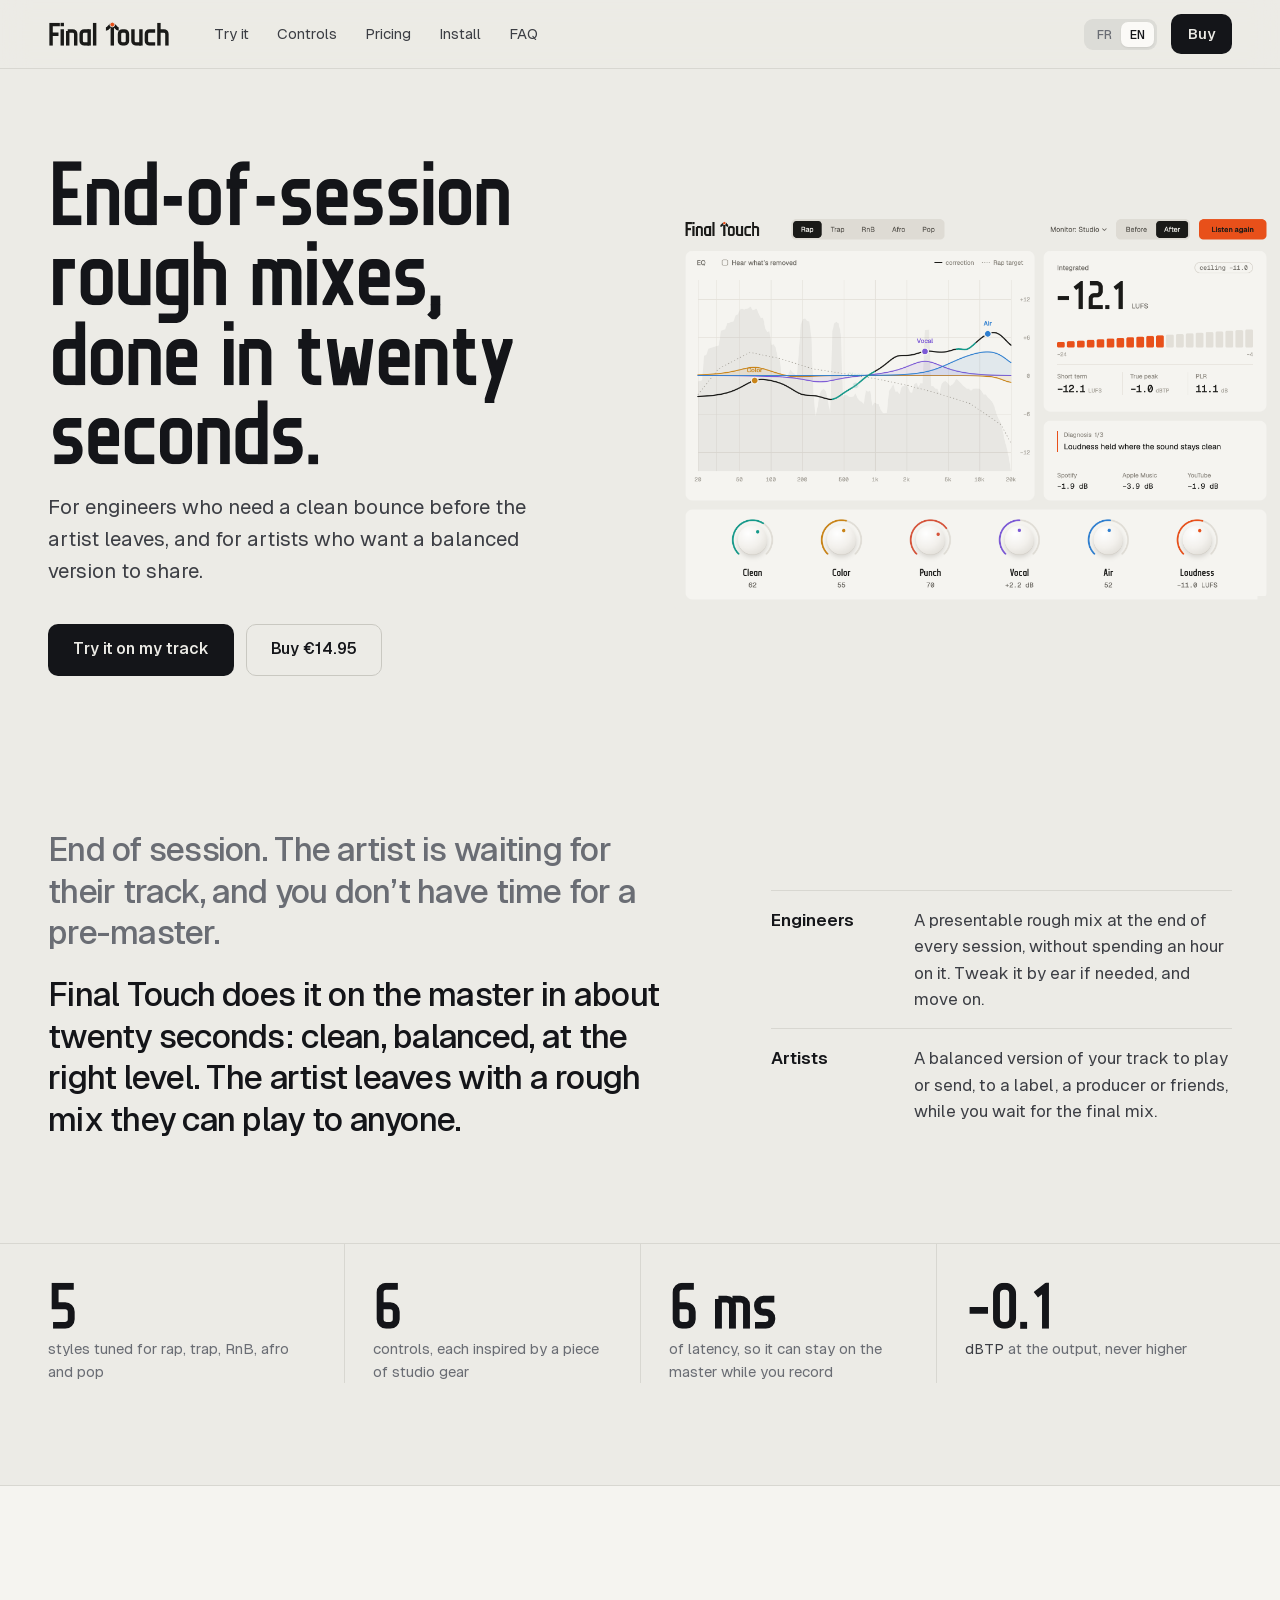
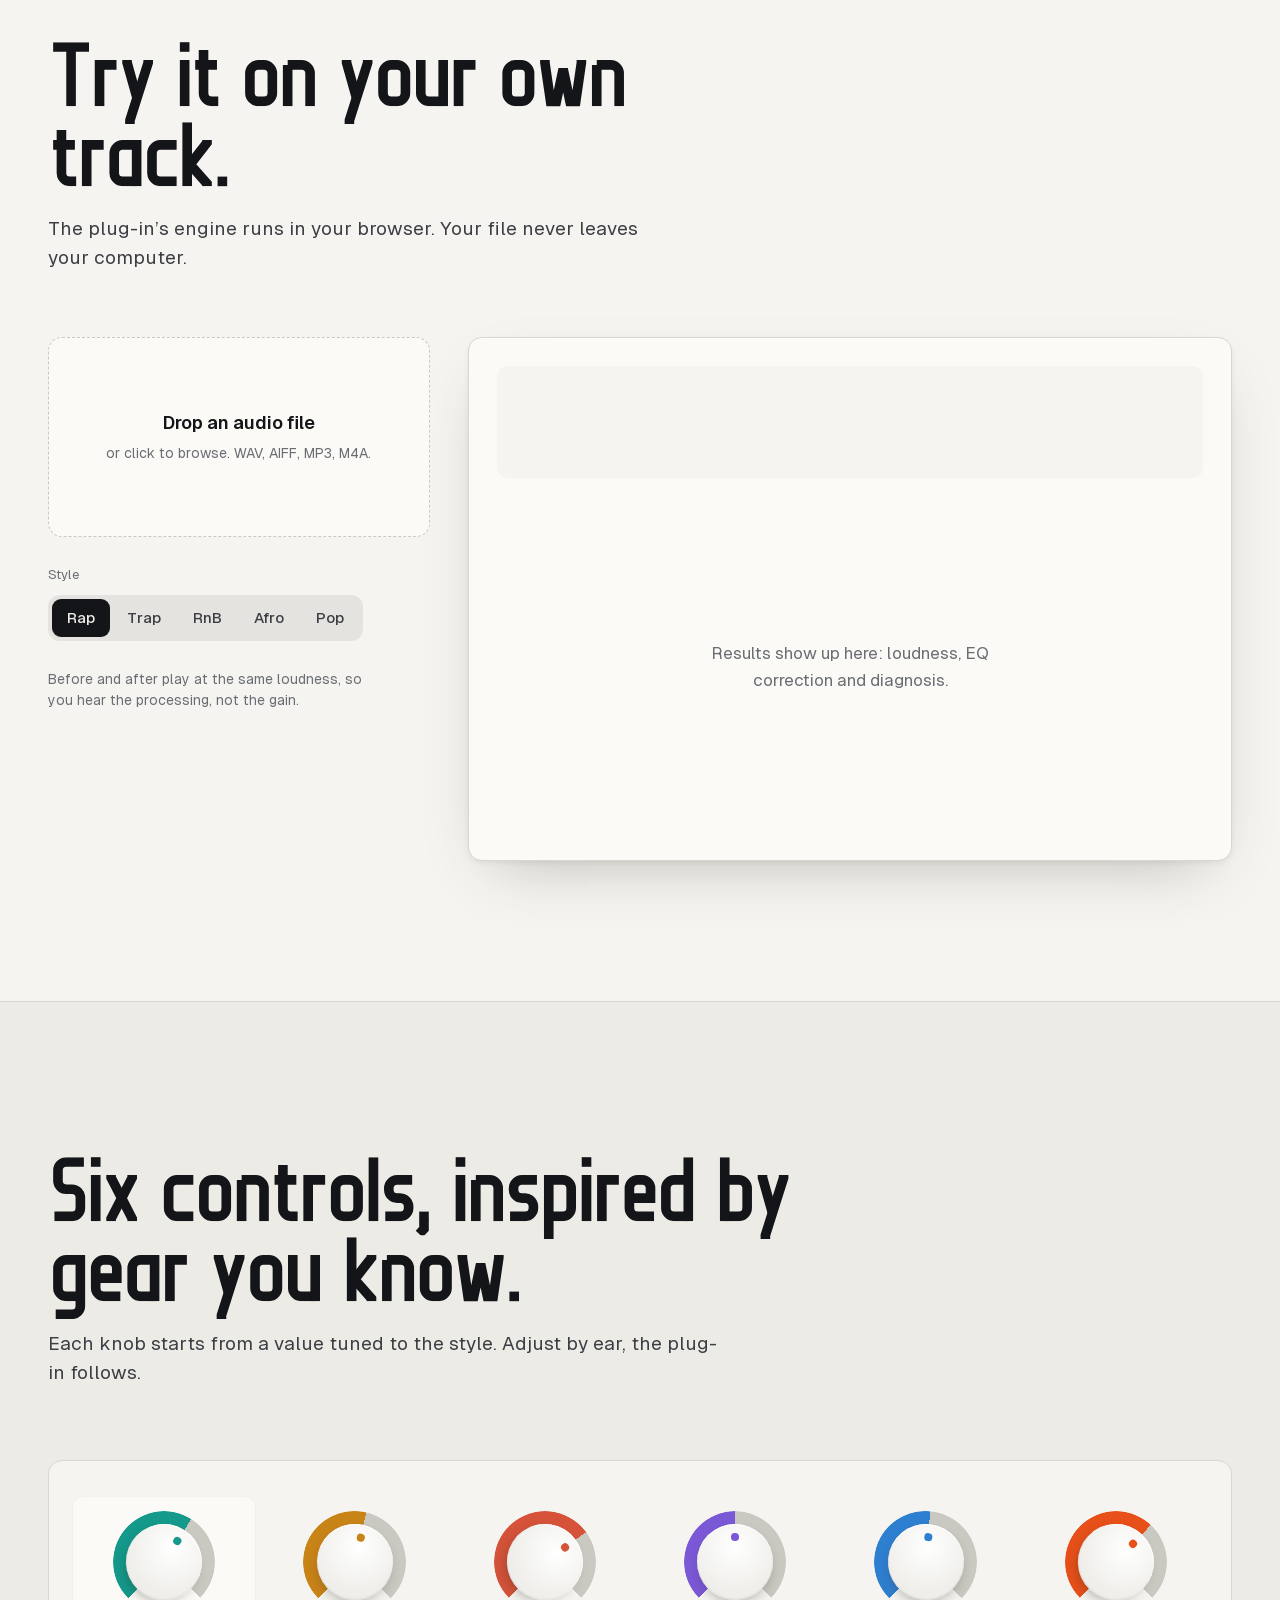
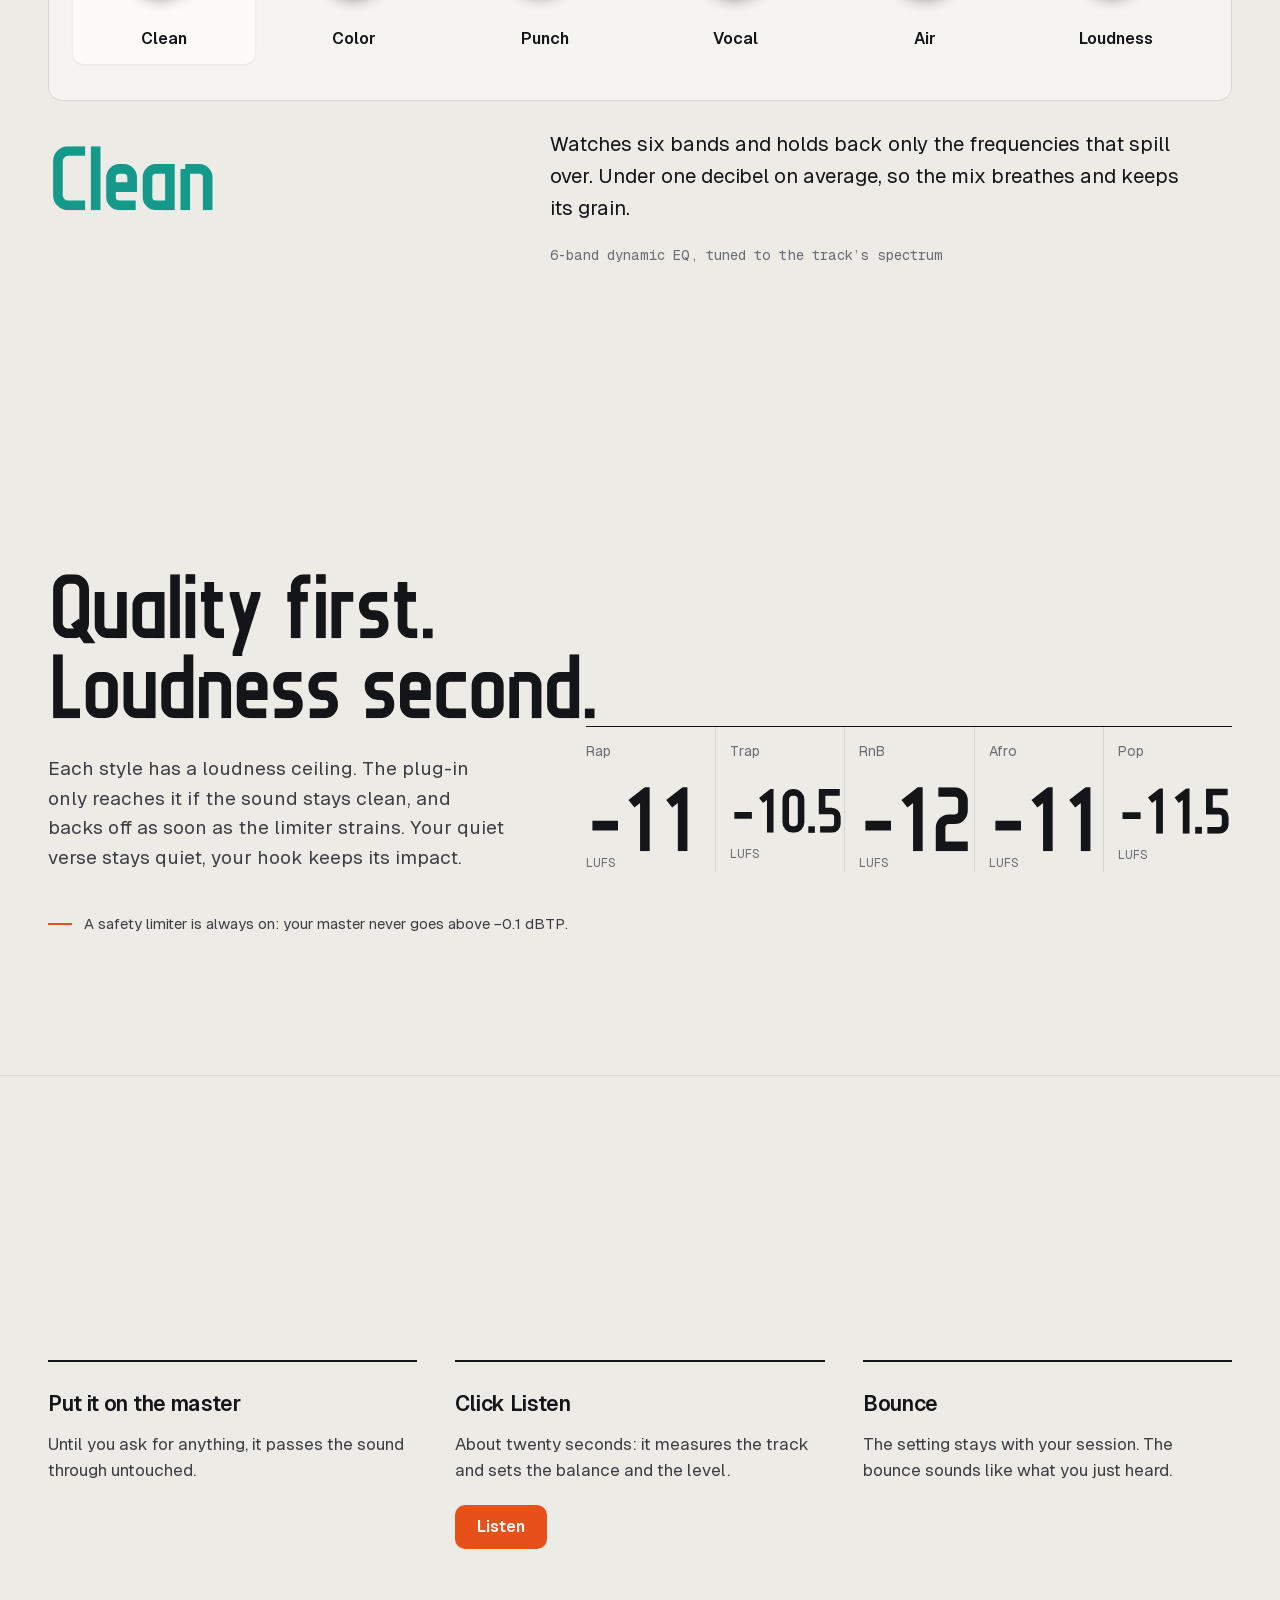
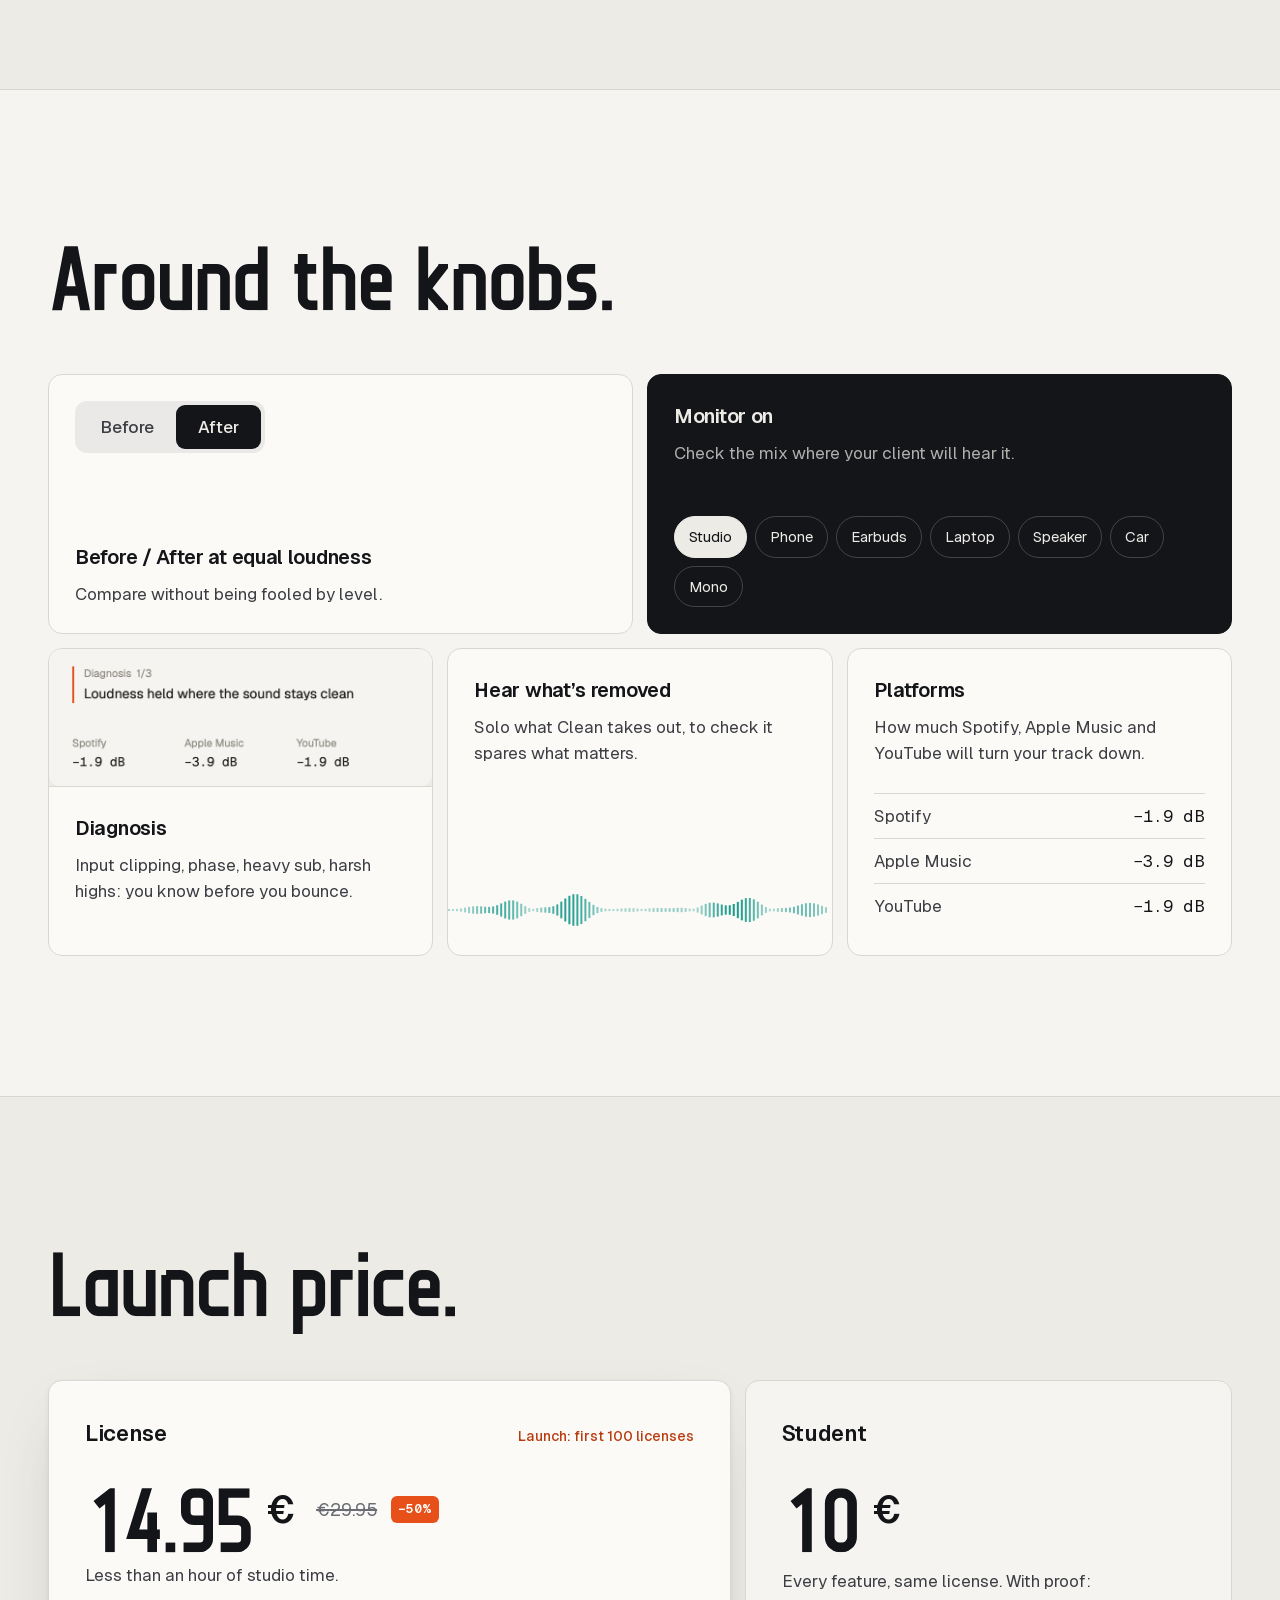
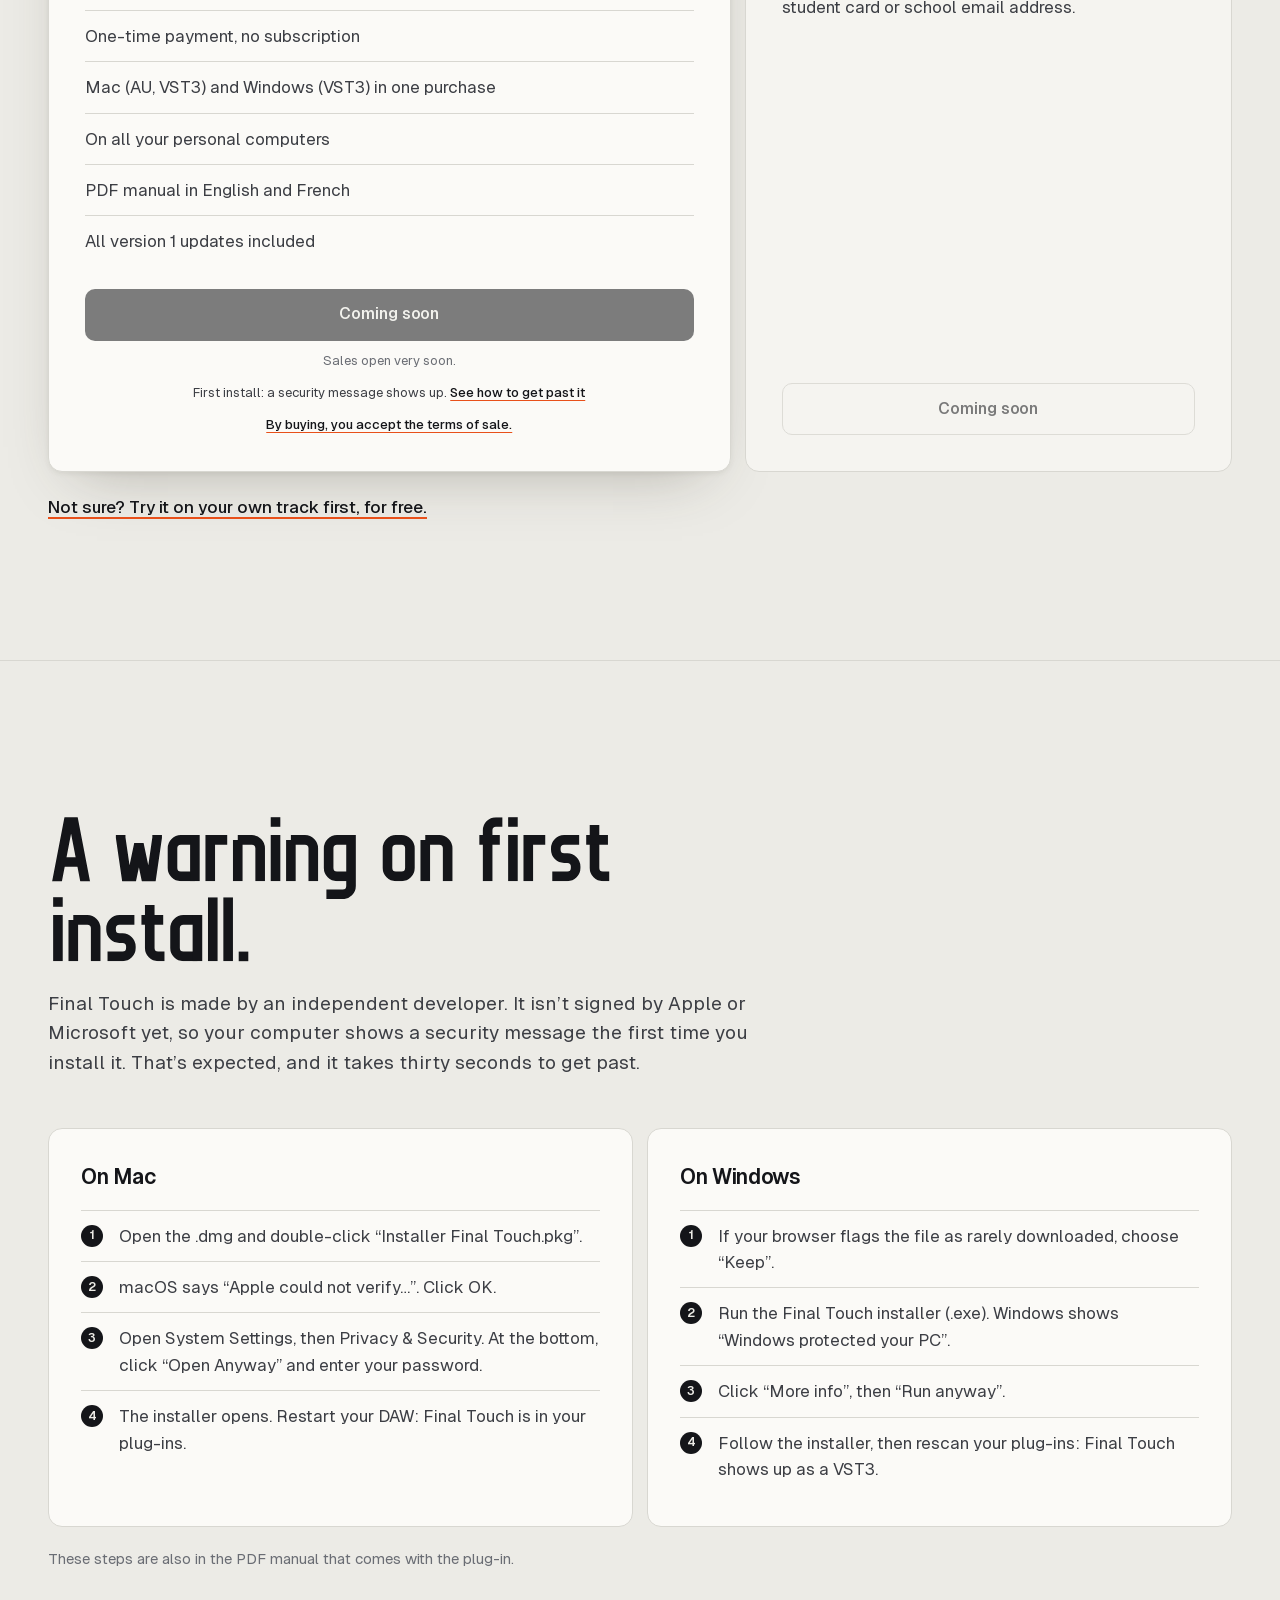
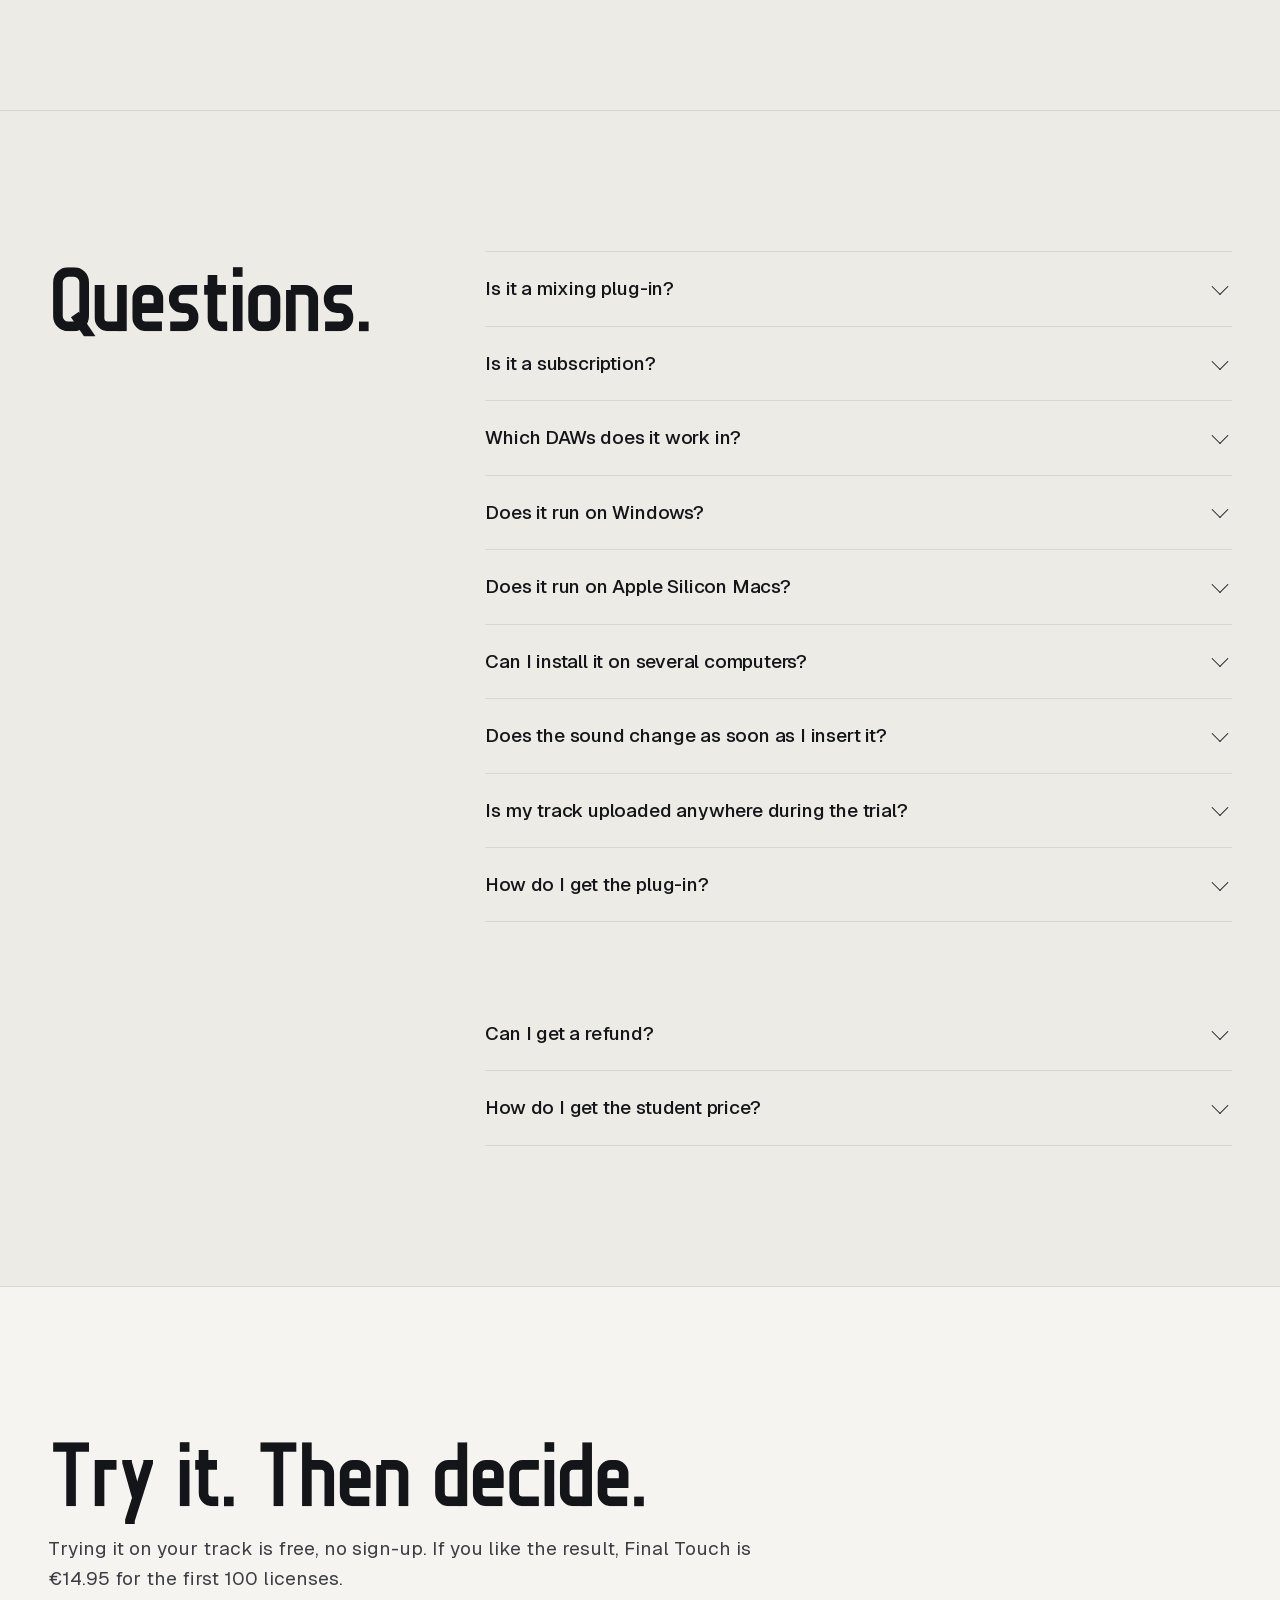
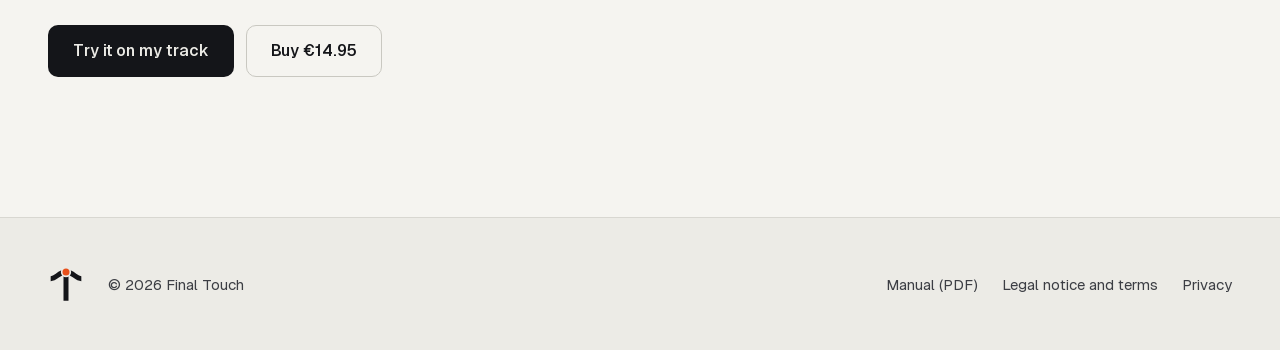
==== commit fab83a93: "Mentions legales, conditions de vente et confidentialite Co-Authored-By: Claude Opus 5.5 <noreply@an" ====
--- a/public/index.html
+++ b/public/index.html
@@ -369,6 +369,7 @@
           <a class="btn btn-ink btn-wide" data-buy="standard" href="#" data-i18n="price.buy">Acheter 14,95 €</a>
           <p class="offer-after" data-after></p>
           <p class="offer-warn"><span data-i18n="price.warn"></span> <a href="#installation" data-i18n="price.warnLink"></a></p>
+          <p class="offer-warn"><a href="mentions-legales.html#conditions" data-i18n="price.terms">Conditions de vente</a></p>
         </div>
       </article>
       <article class="offer offer-stu reveal">
@@ -475,6 +476,8 @@
     <p>© 2026 Final Touch</p>
     <nav class="foot-links">
       <a href="#" data-manual hidden data-i18n="foot.manual"></a>
+      <a href="mentions-legales.html" data-i18n="foot.legal">Mentions légales</a>
+      <a href="confidentialite.html" data-i18n="foot.privacy">Confidentialité</a>
     </nav>
   </div>
 </footer>
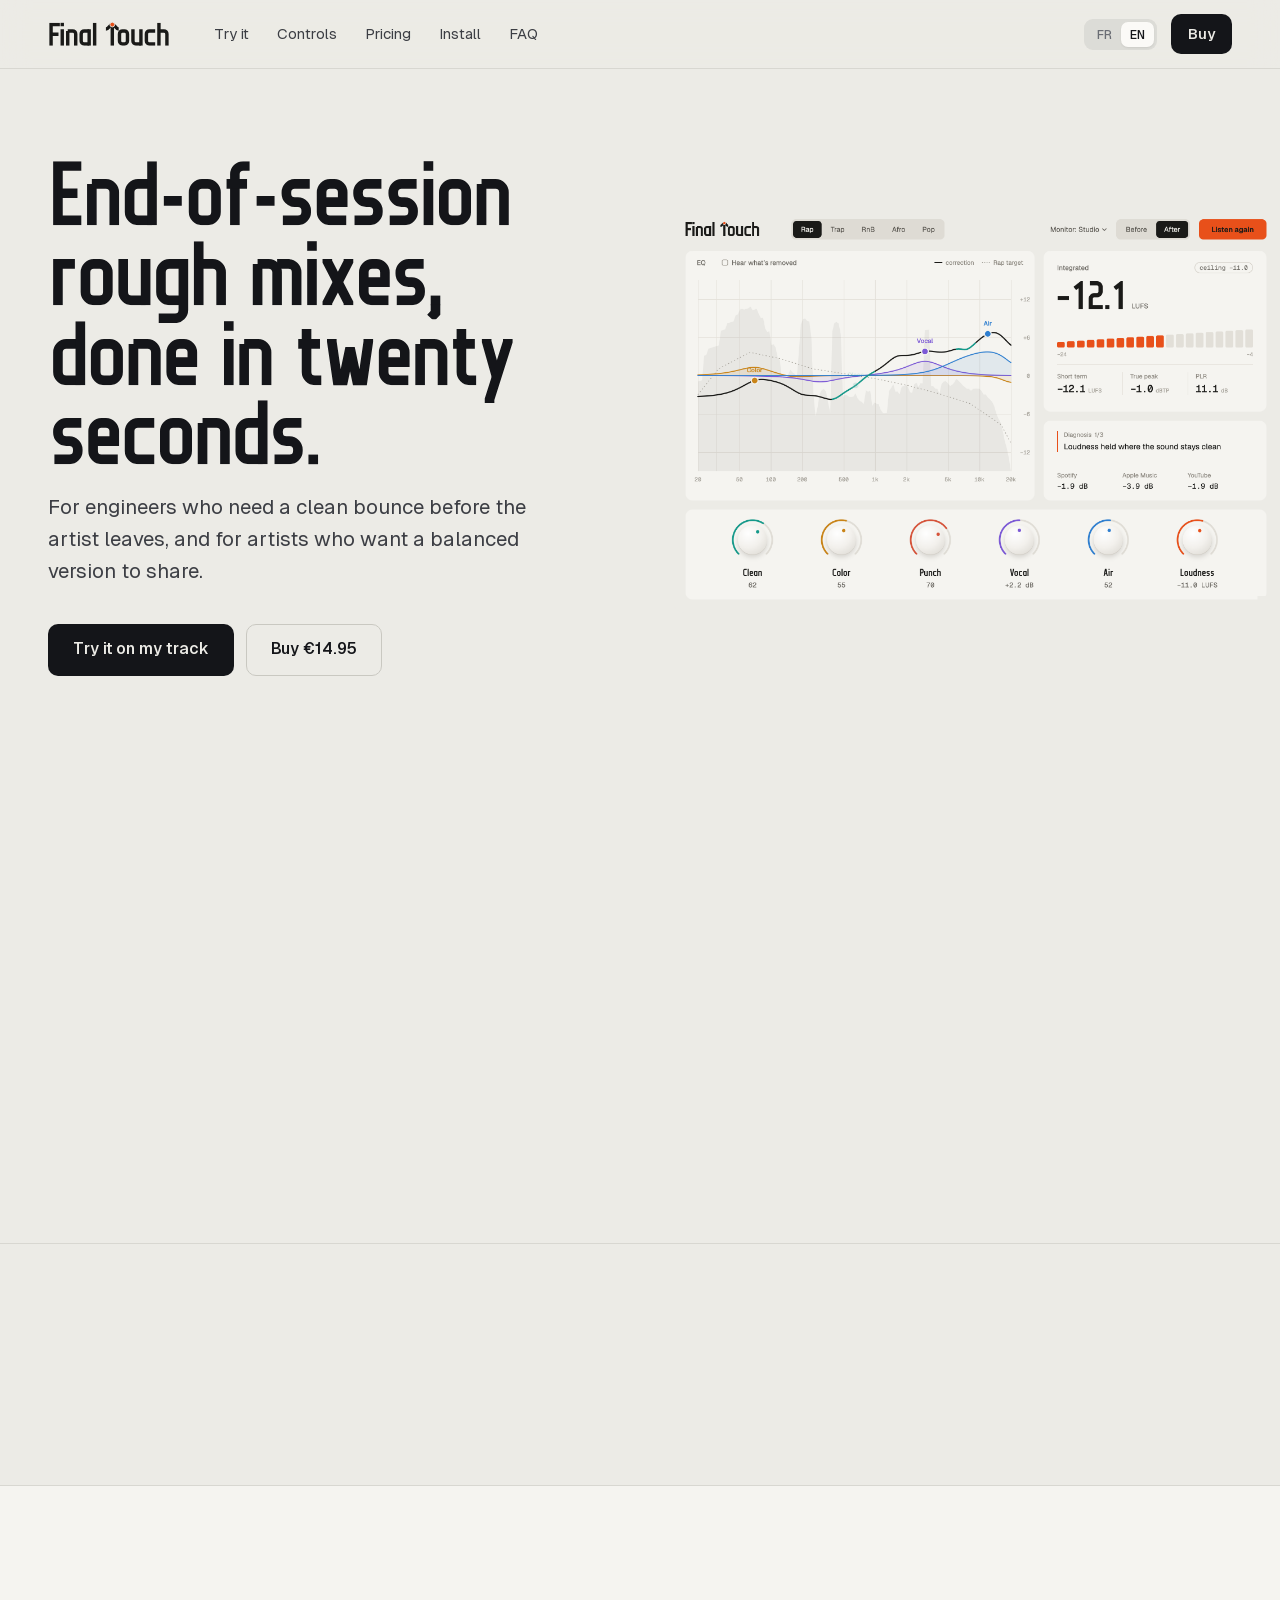
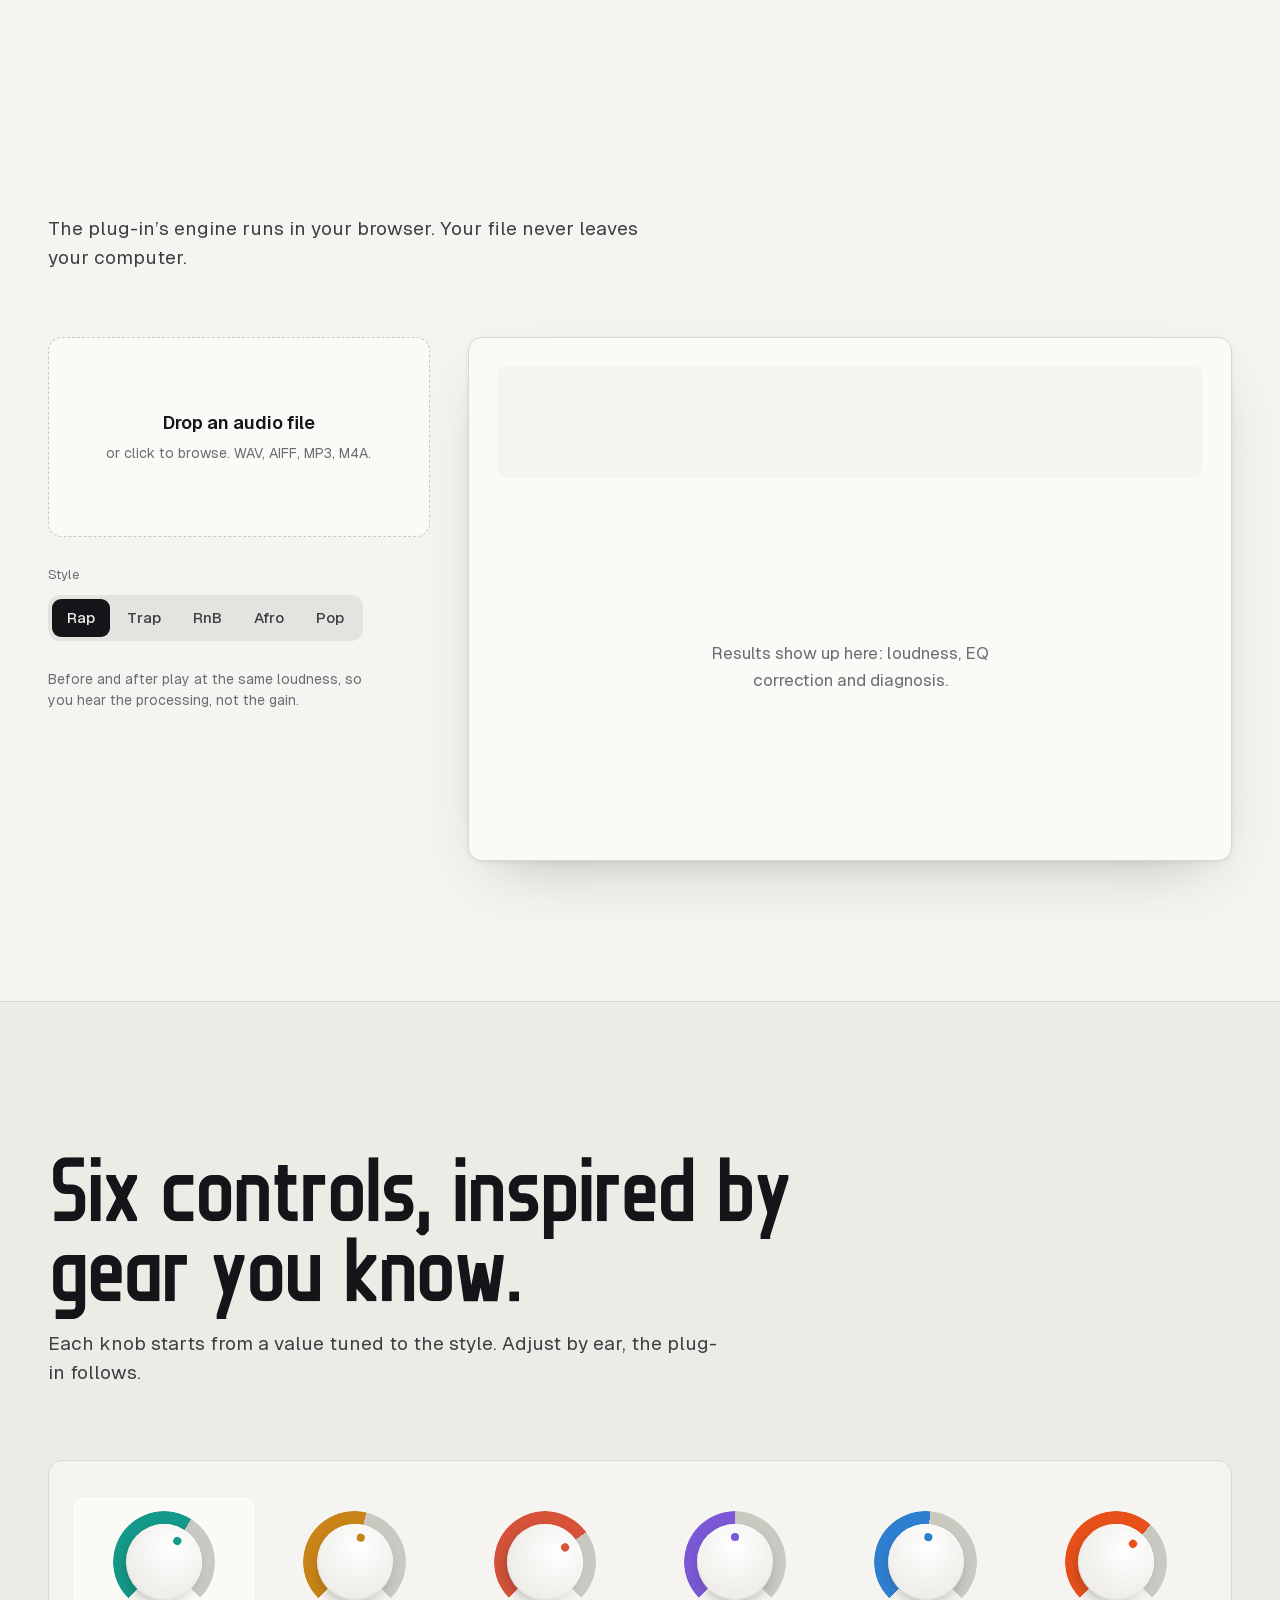
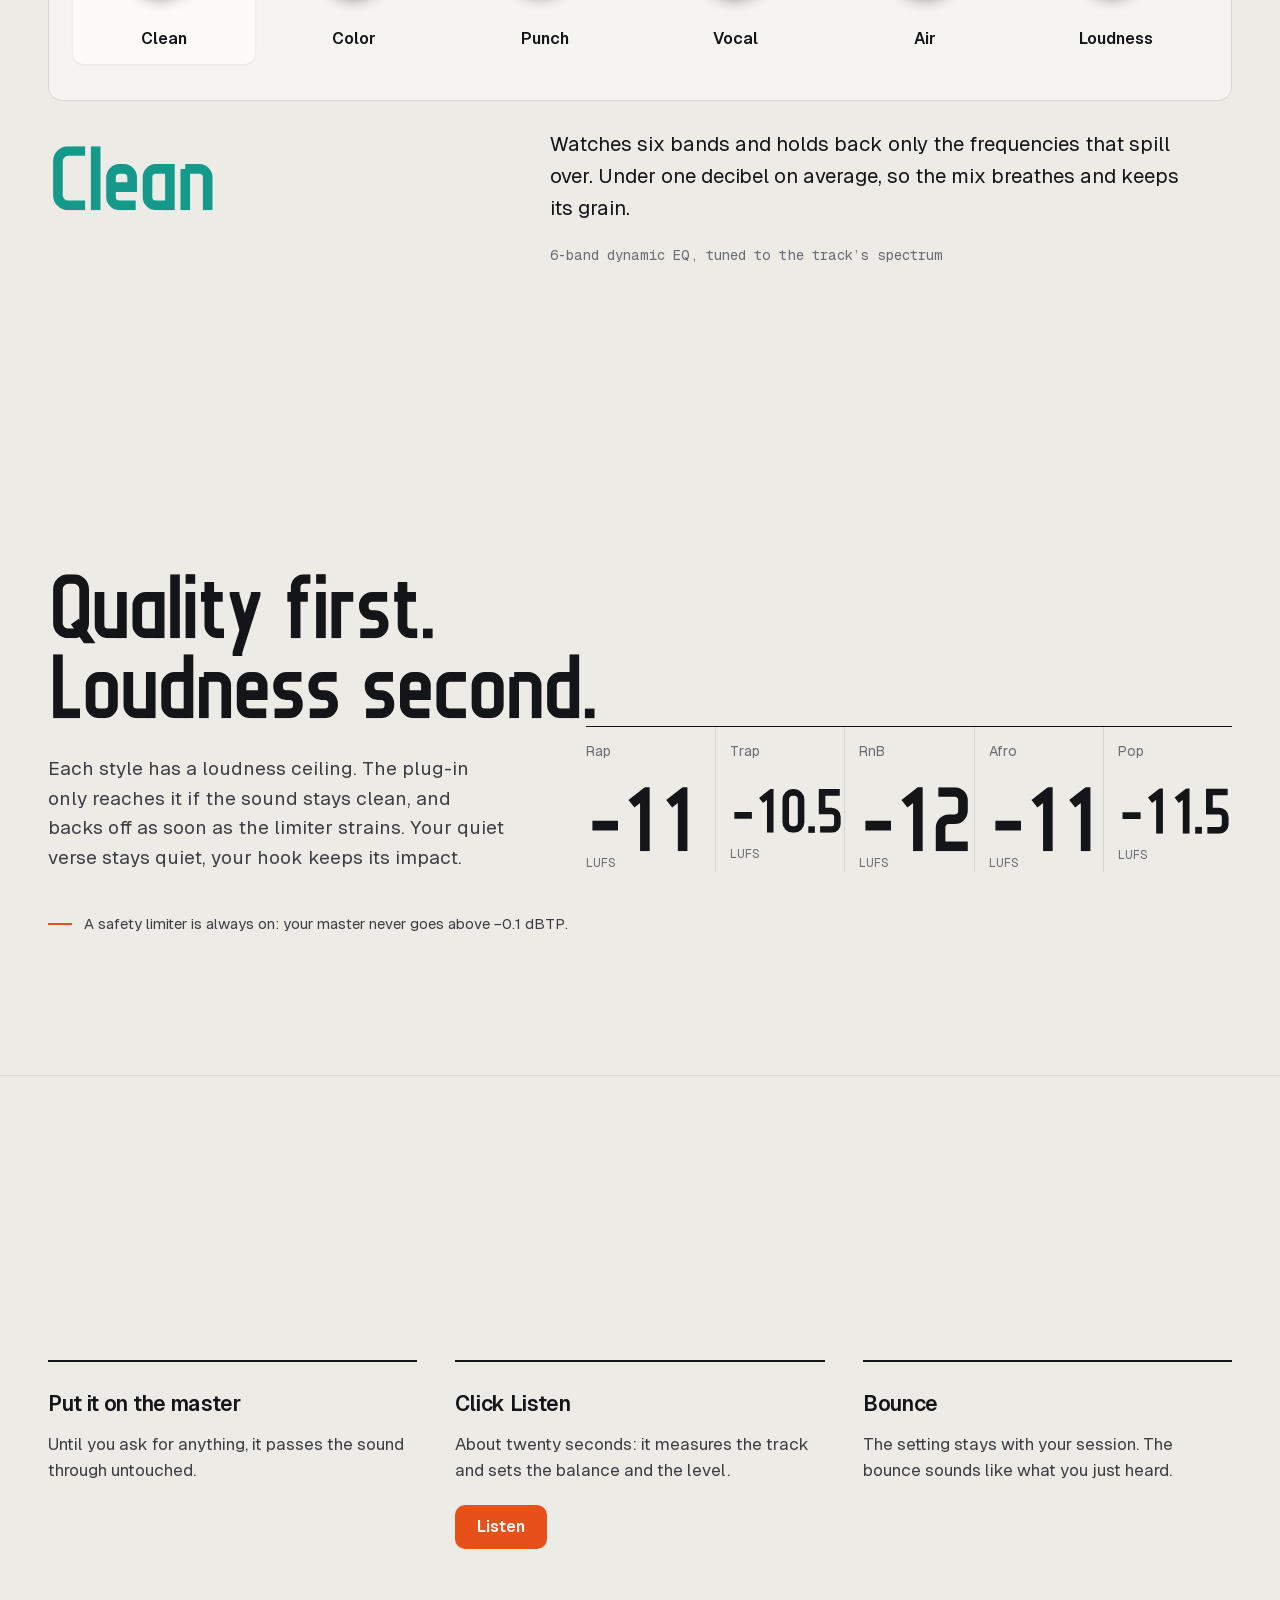
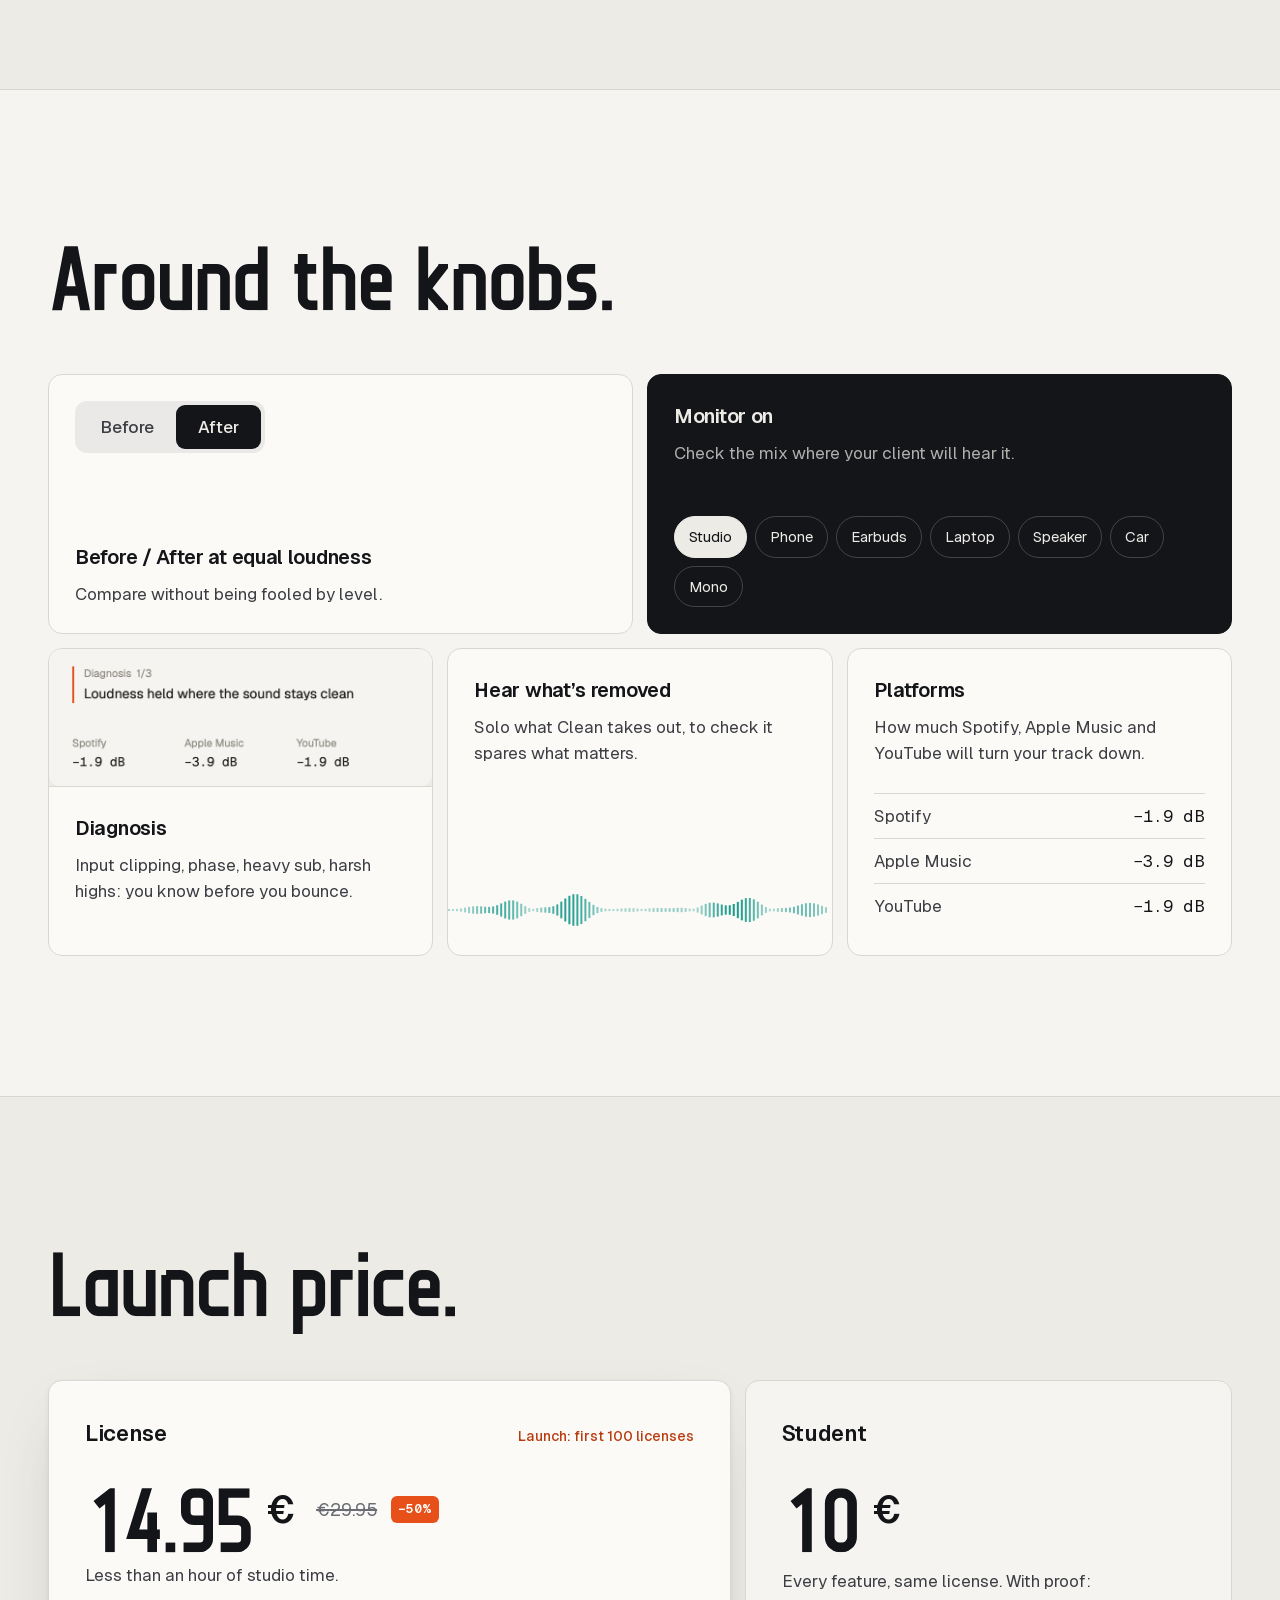
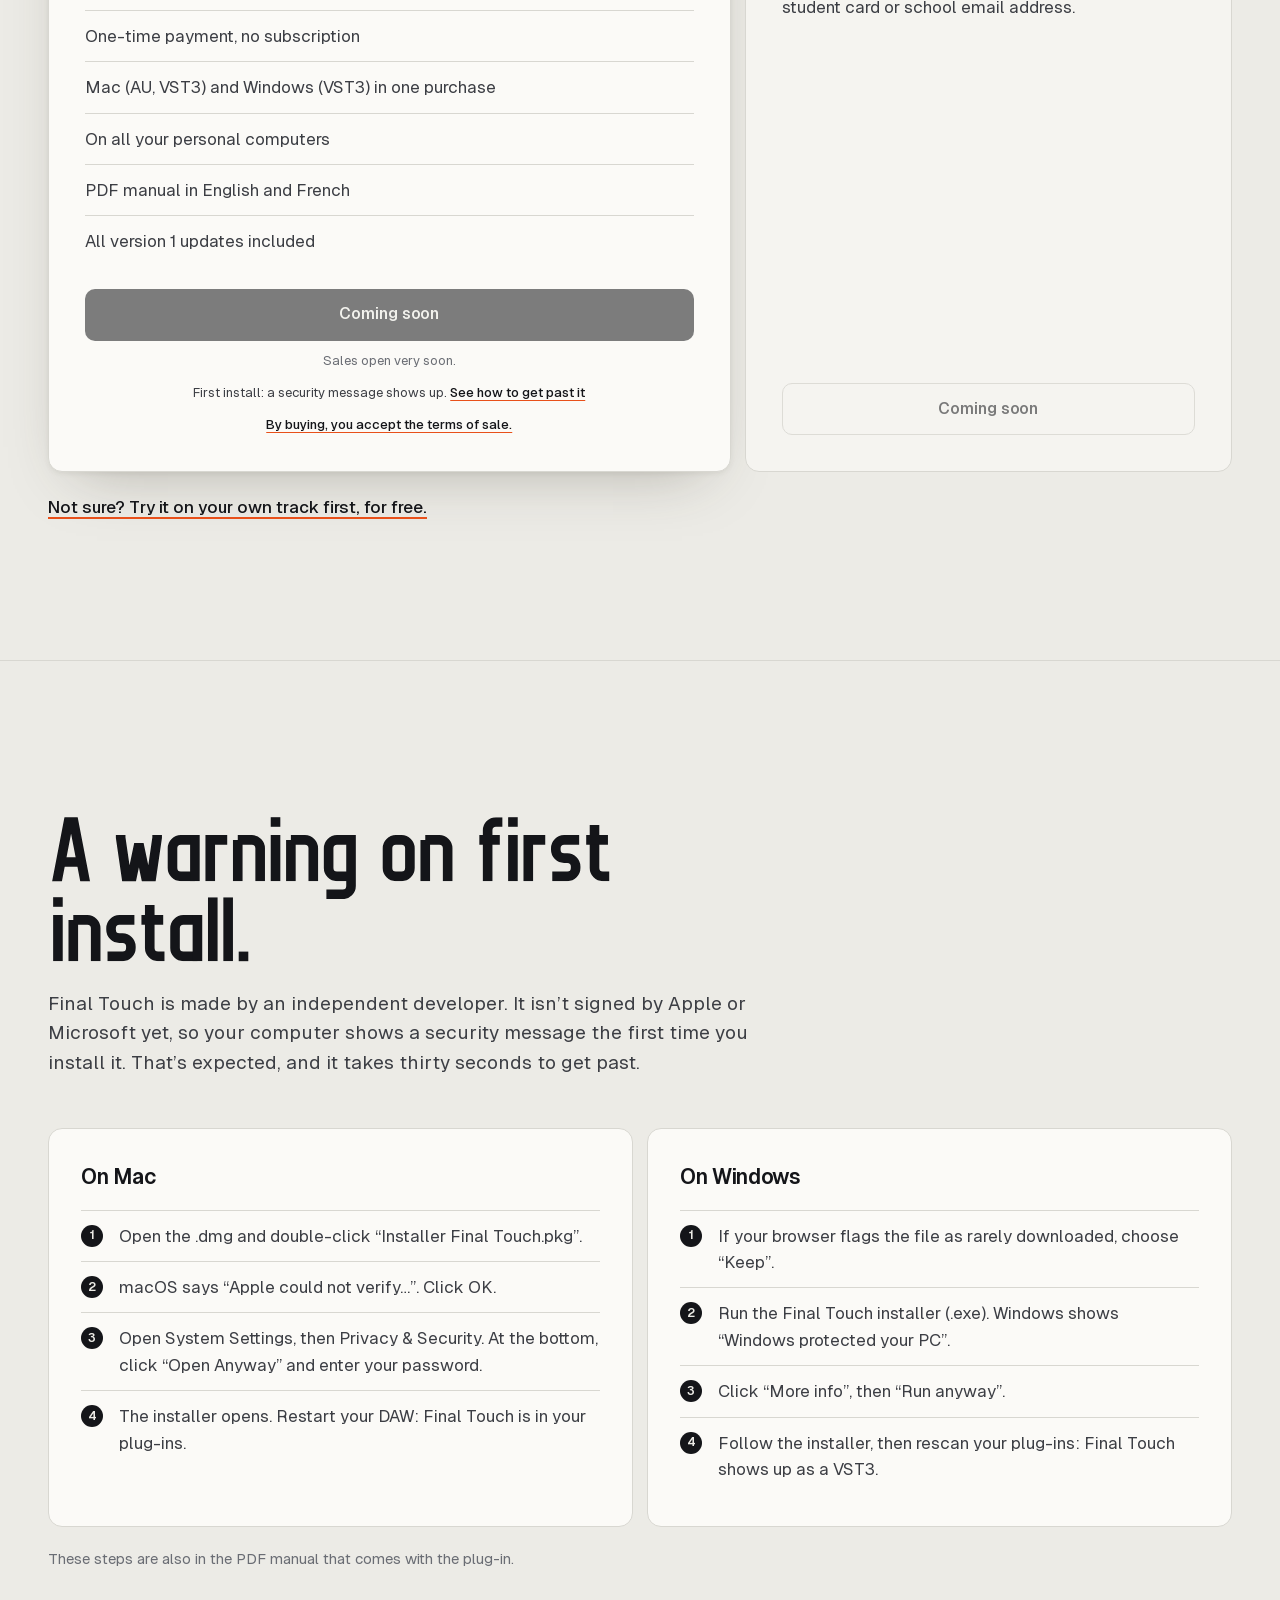
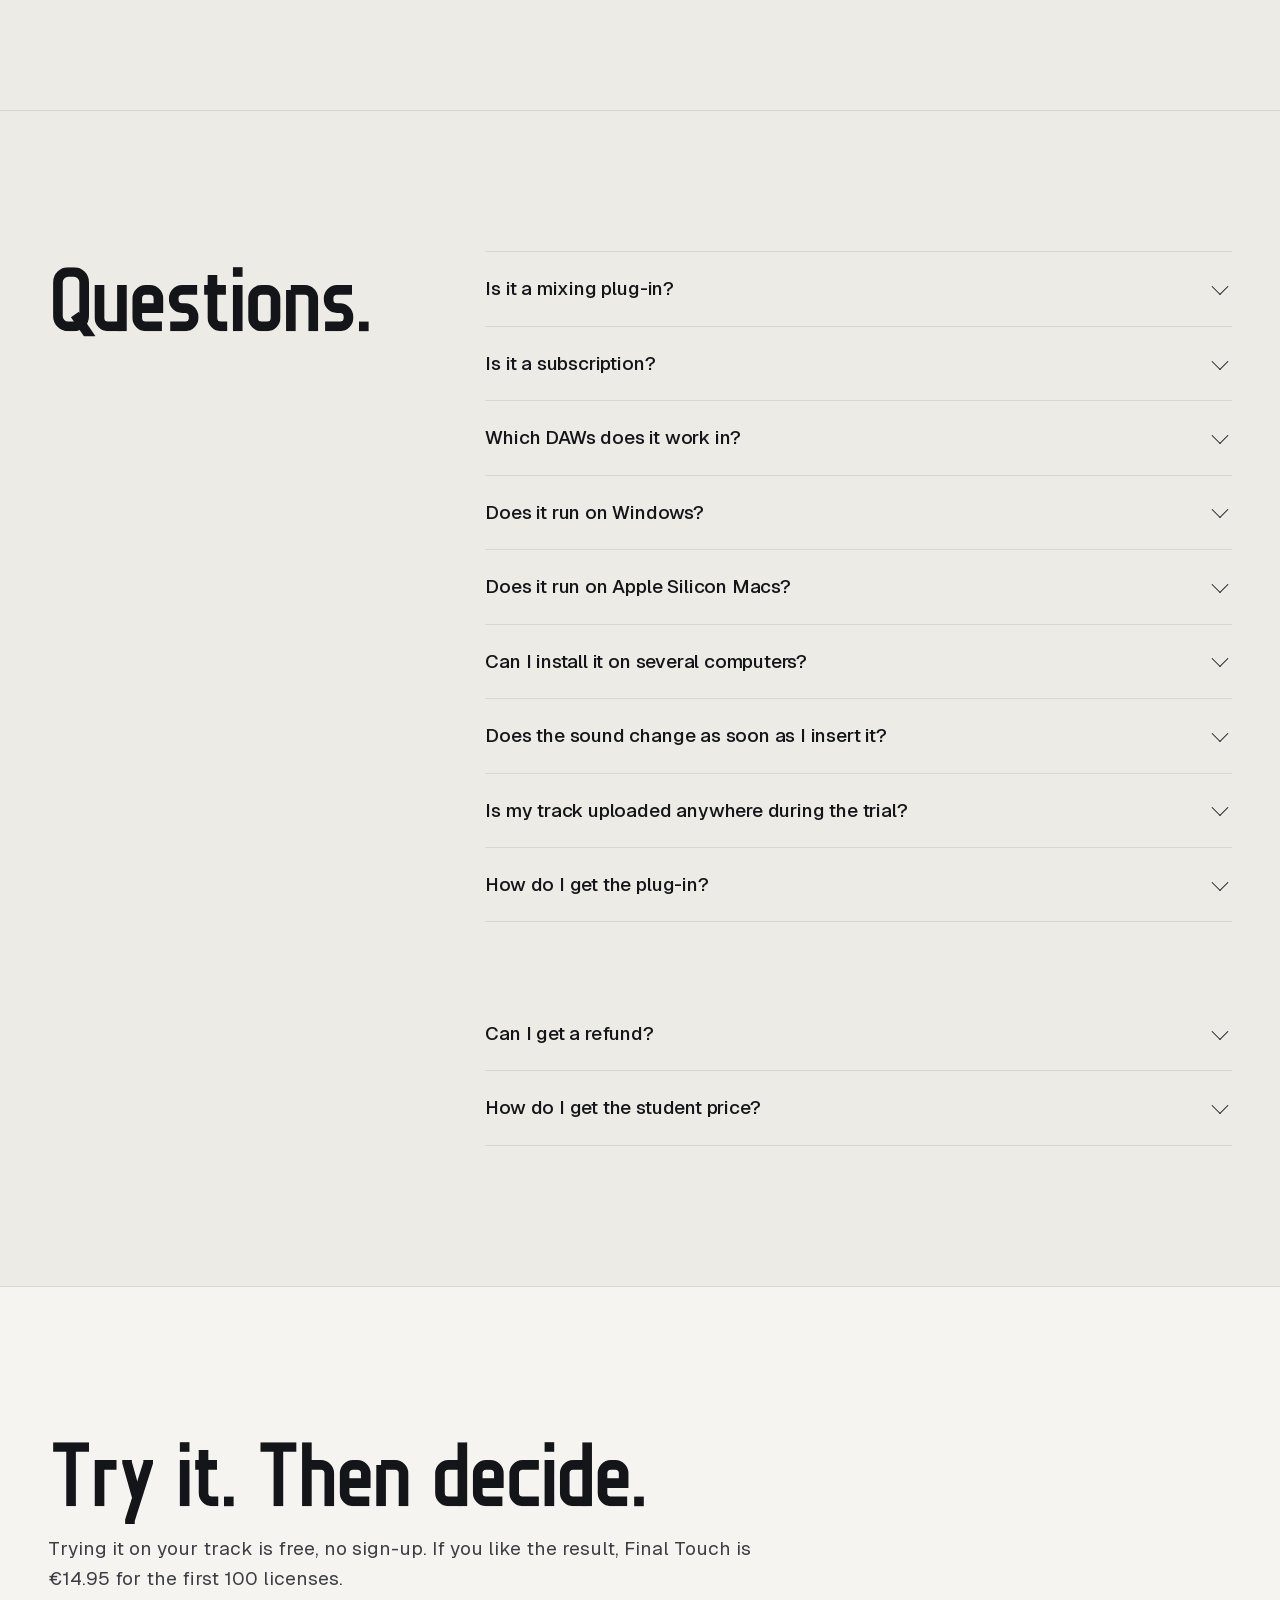
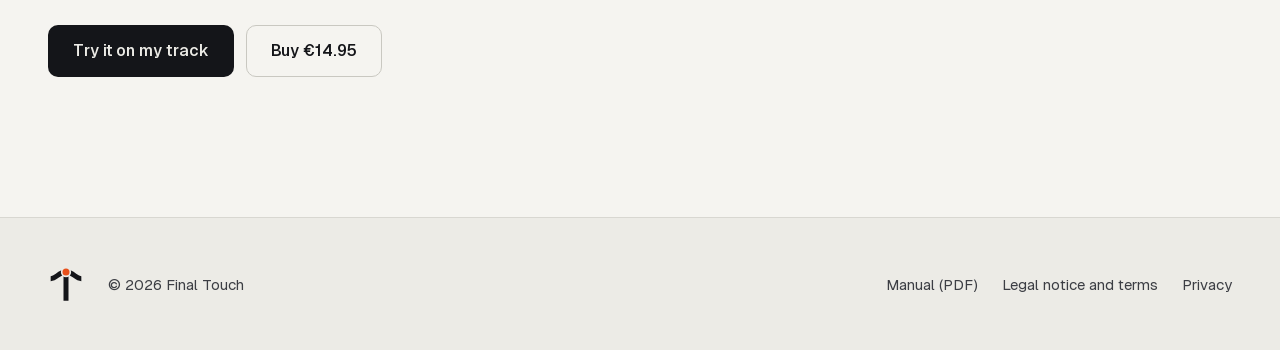
==== commit aeed36d7: "Affiliation Lemon Squeezy : script chargé seulement via un lien d'affilié, mention dans la confident" ====
--- a/public/index.html
+++ b/public/index.html
@@ -482,6 +482,18 @@
   </div>
 </footer>
 
+<script>
+  // Affiliation Lemon Squeezy : le script ne se charge que pour un visiteur venu par le lien d'un affilié.
+  if (/[?&]aff=/.test(location.search) || document.cookie.indexOf('ls_aff_ref=') !== -1) {
+    window.lemonSqueezyAffiliateConfig = { store: 'finaltouch' };
+    var aff = document.createElement('script');
+    aff.src = 'https://lmsqueezy.com/affiliate.js';
+    aff.onload = function () {
+      if (document.readyState === 'complete' && !window.LemonSqueezyAffiliate && window.createLemonSqueezyAffiliate) window.createLemonSqueezyAffiliate();
+    };
+    document.head.appendChild(aff);
+  }
+</script>
 <script src="js/config.js"></script>
 <script type="module" src="js/main.js"></script>
 </body>
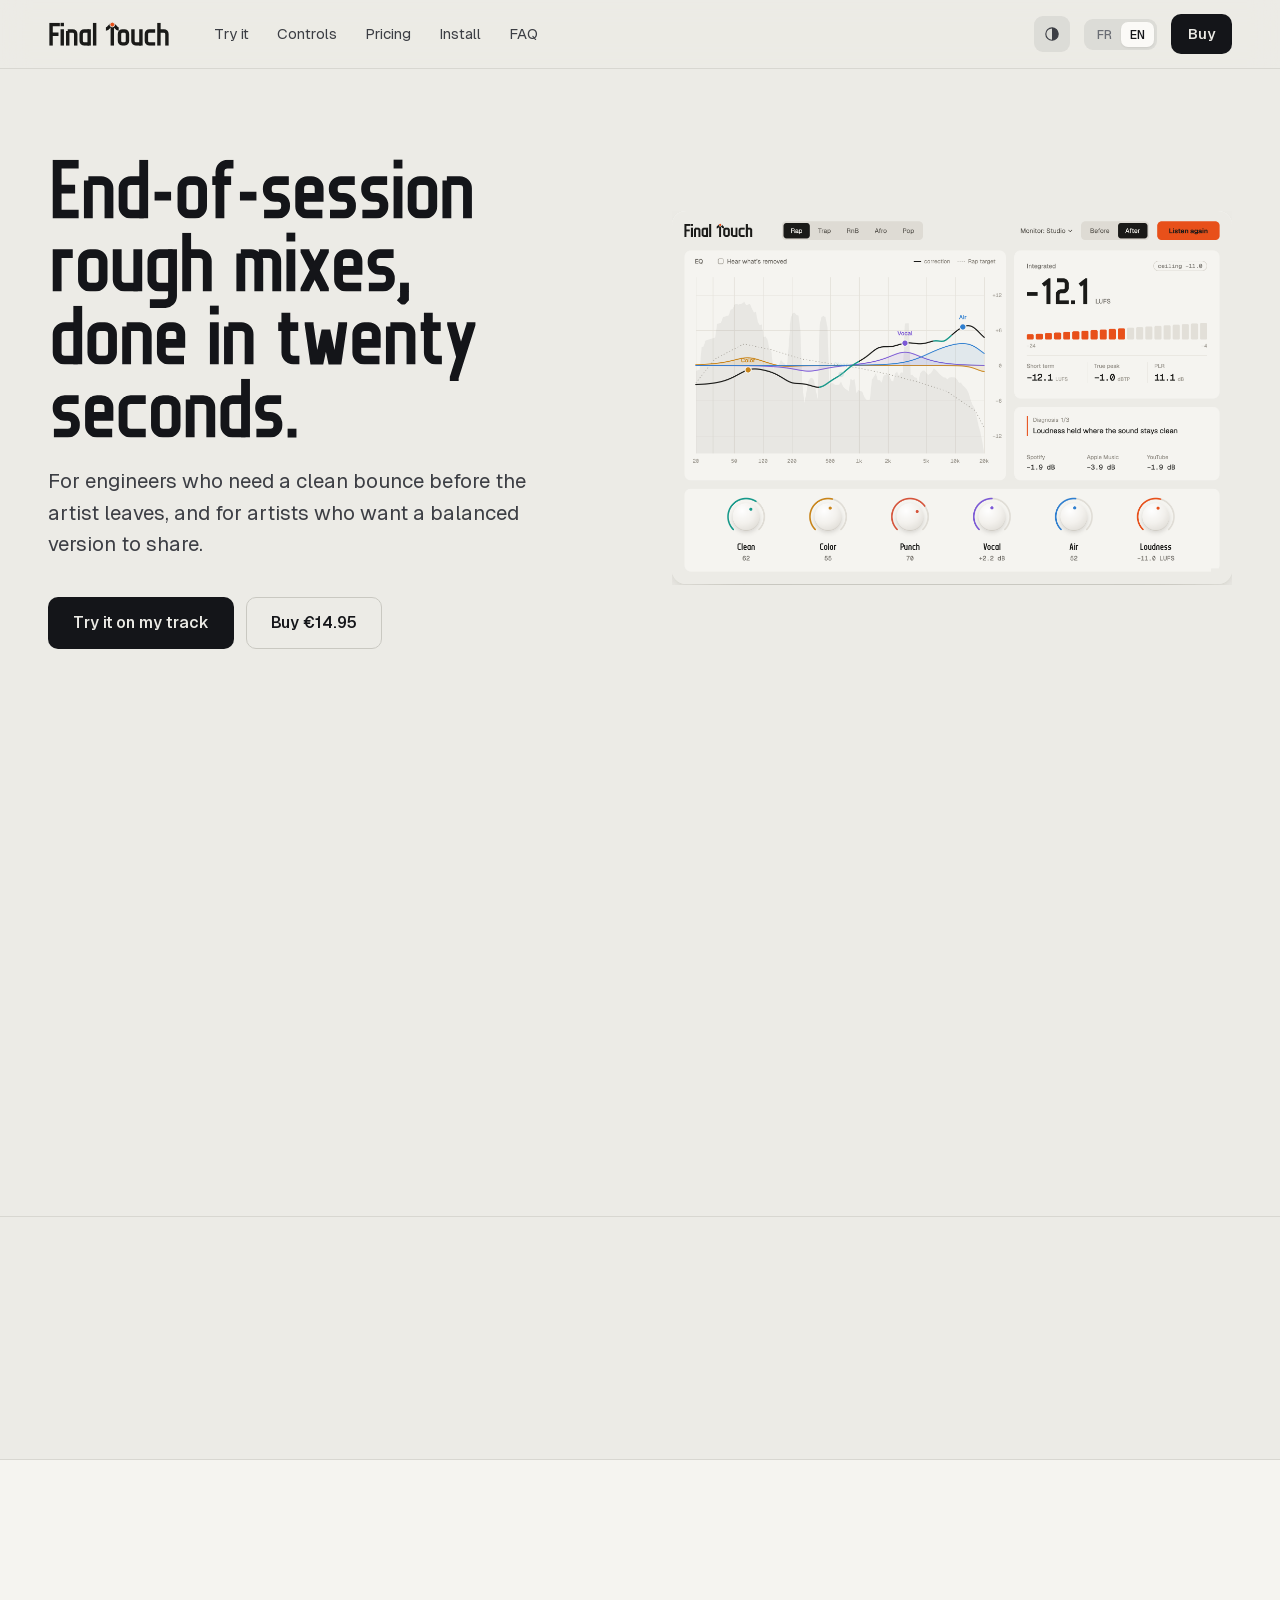
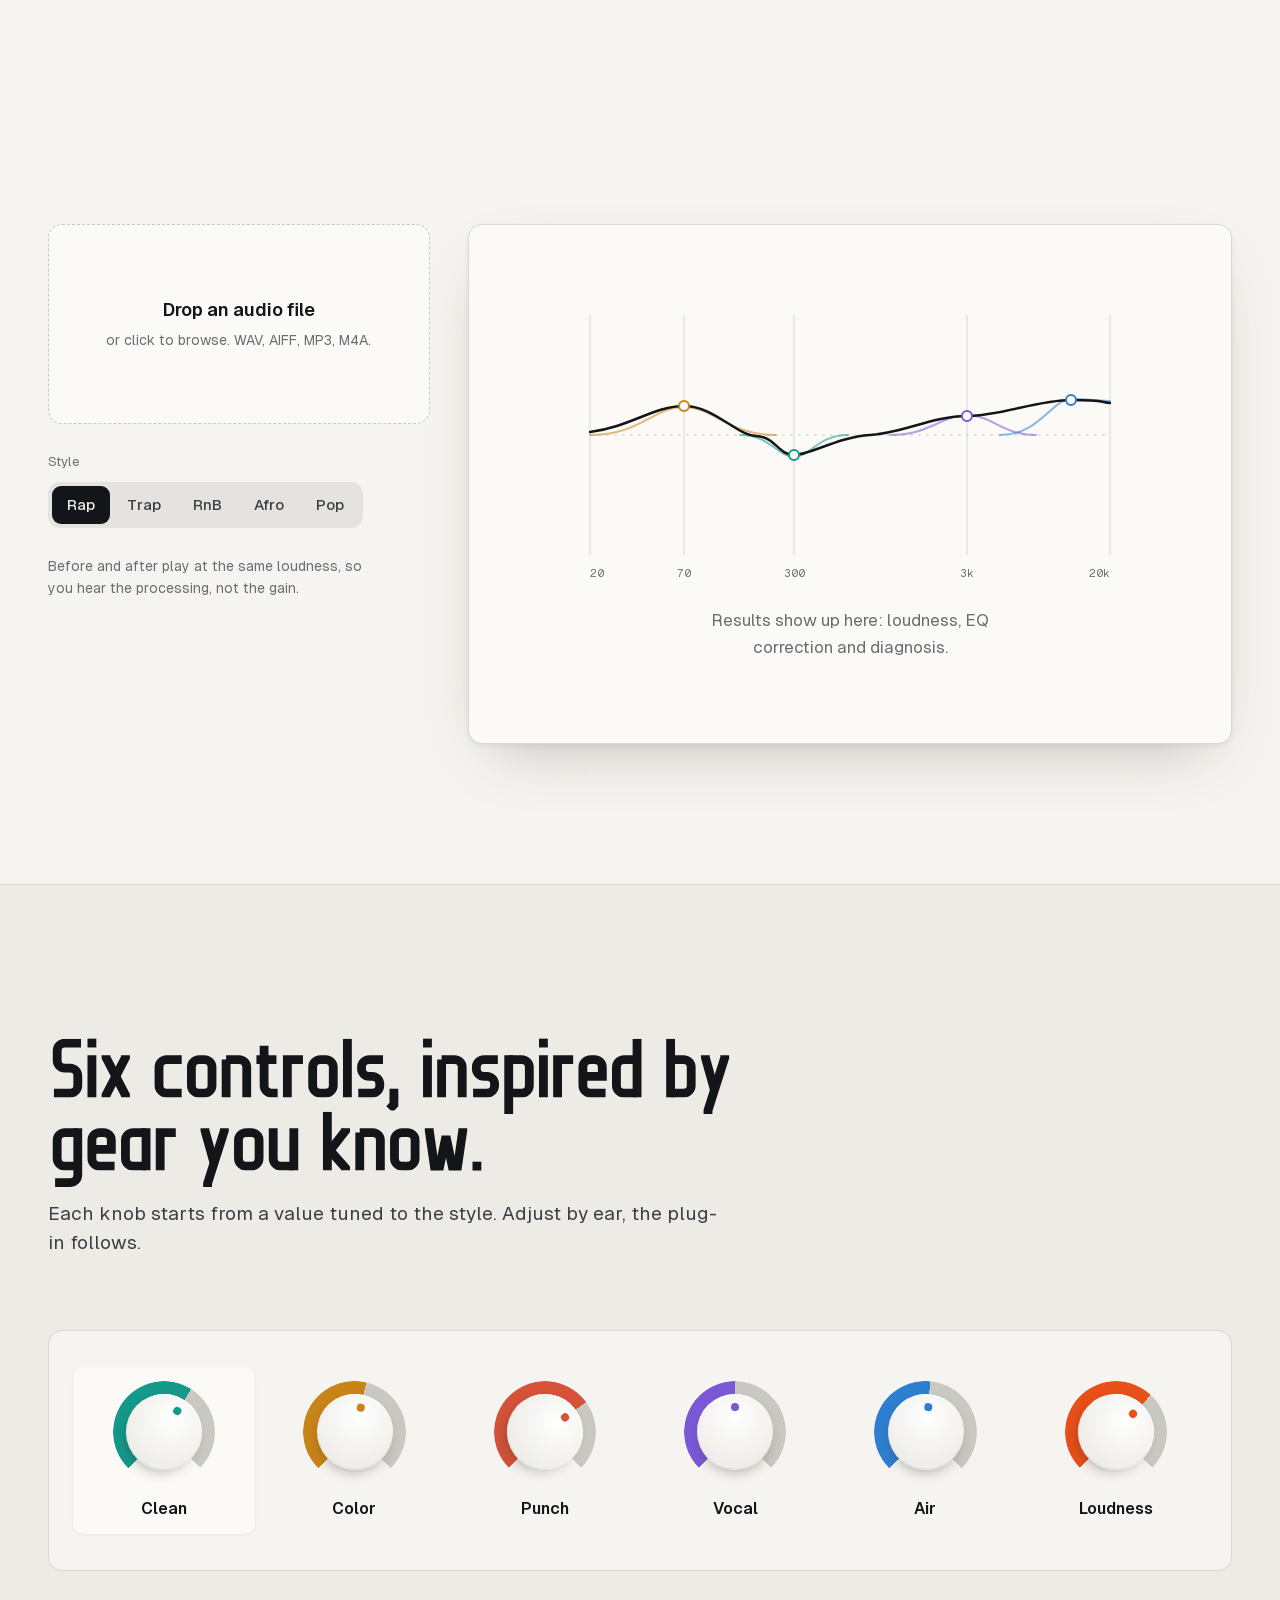
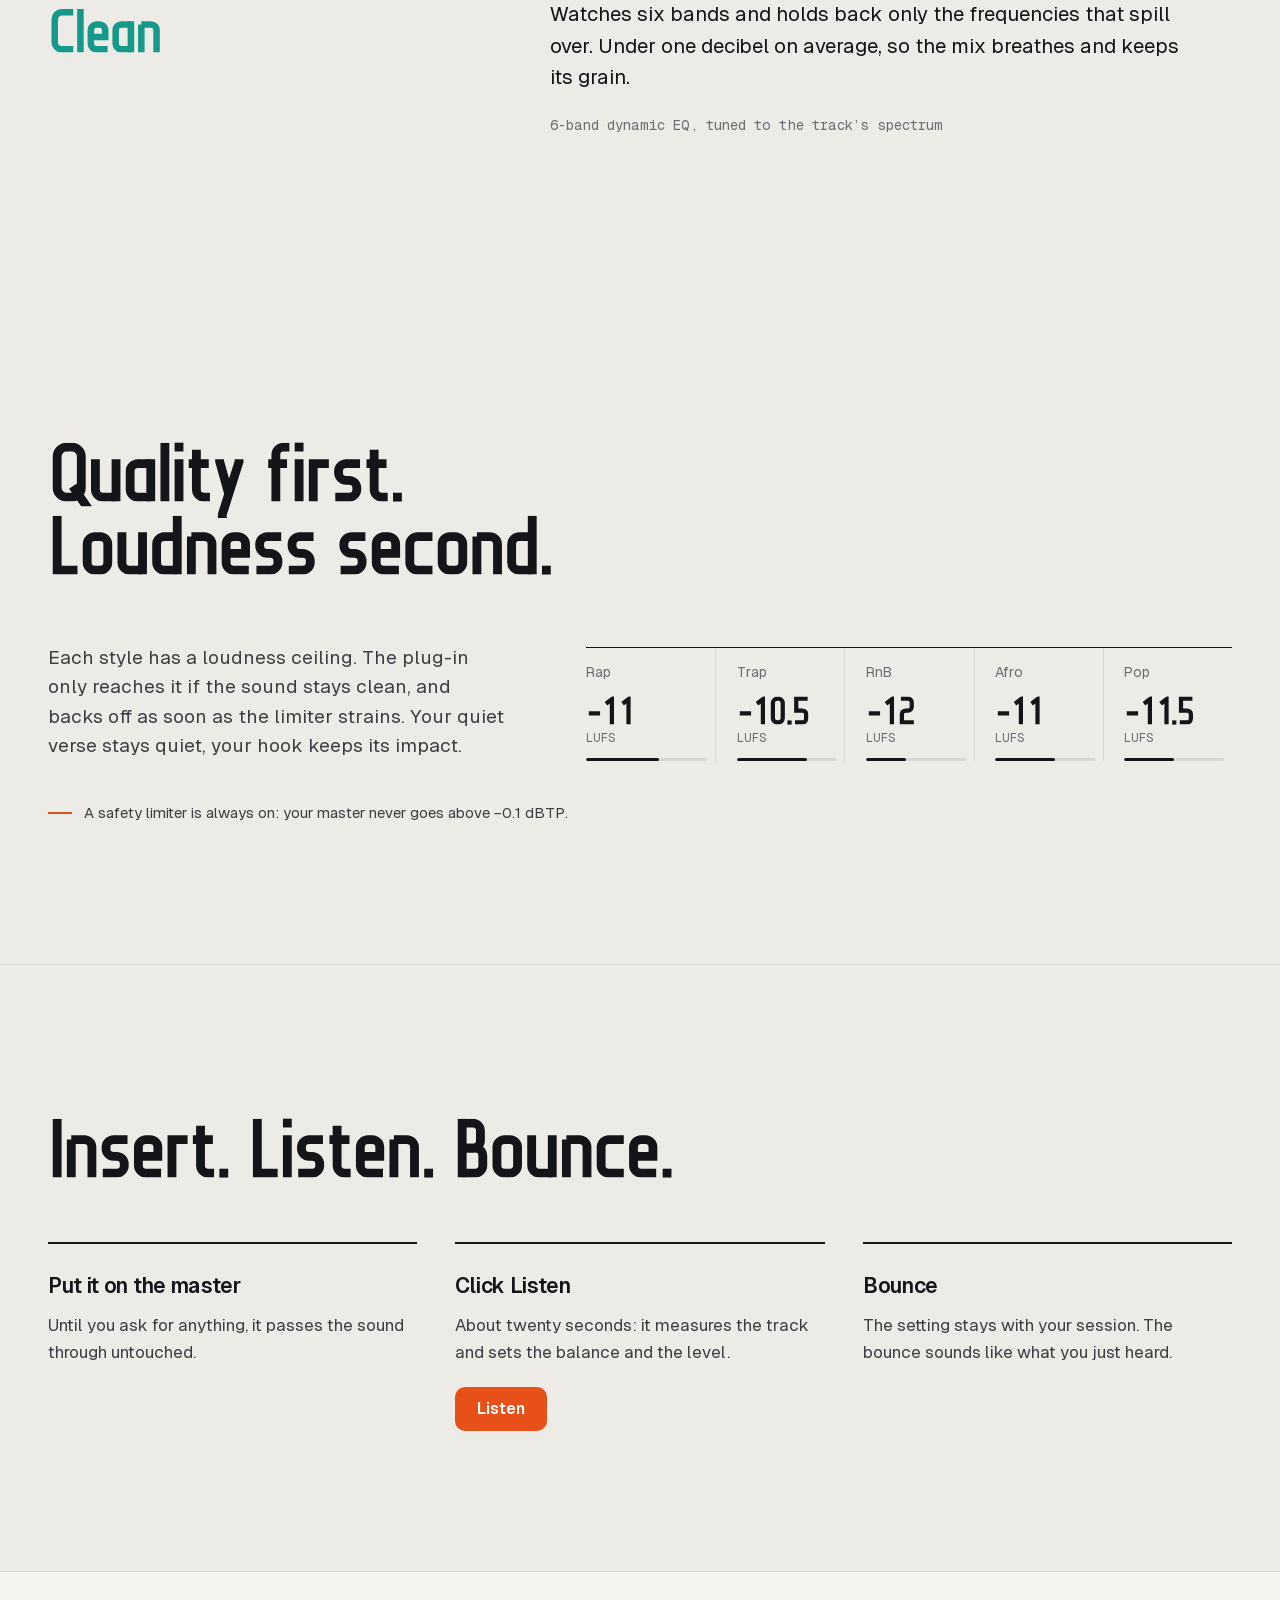
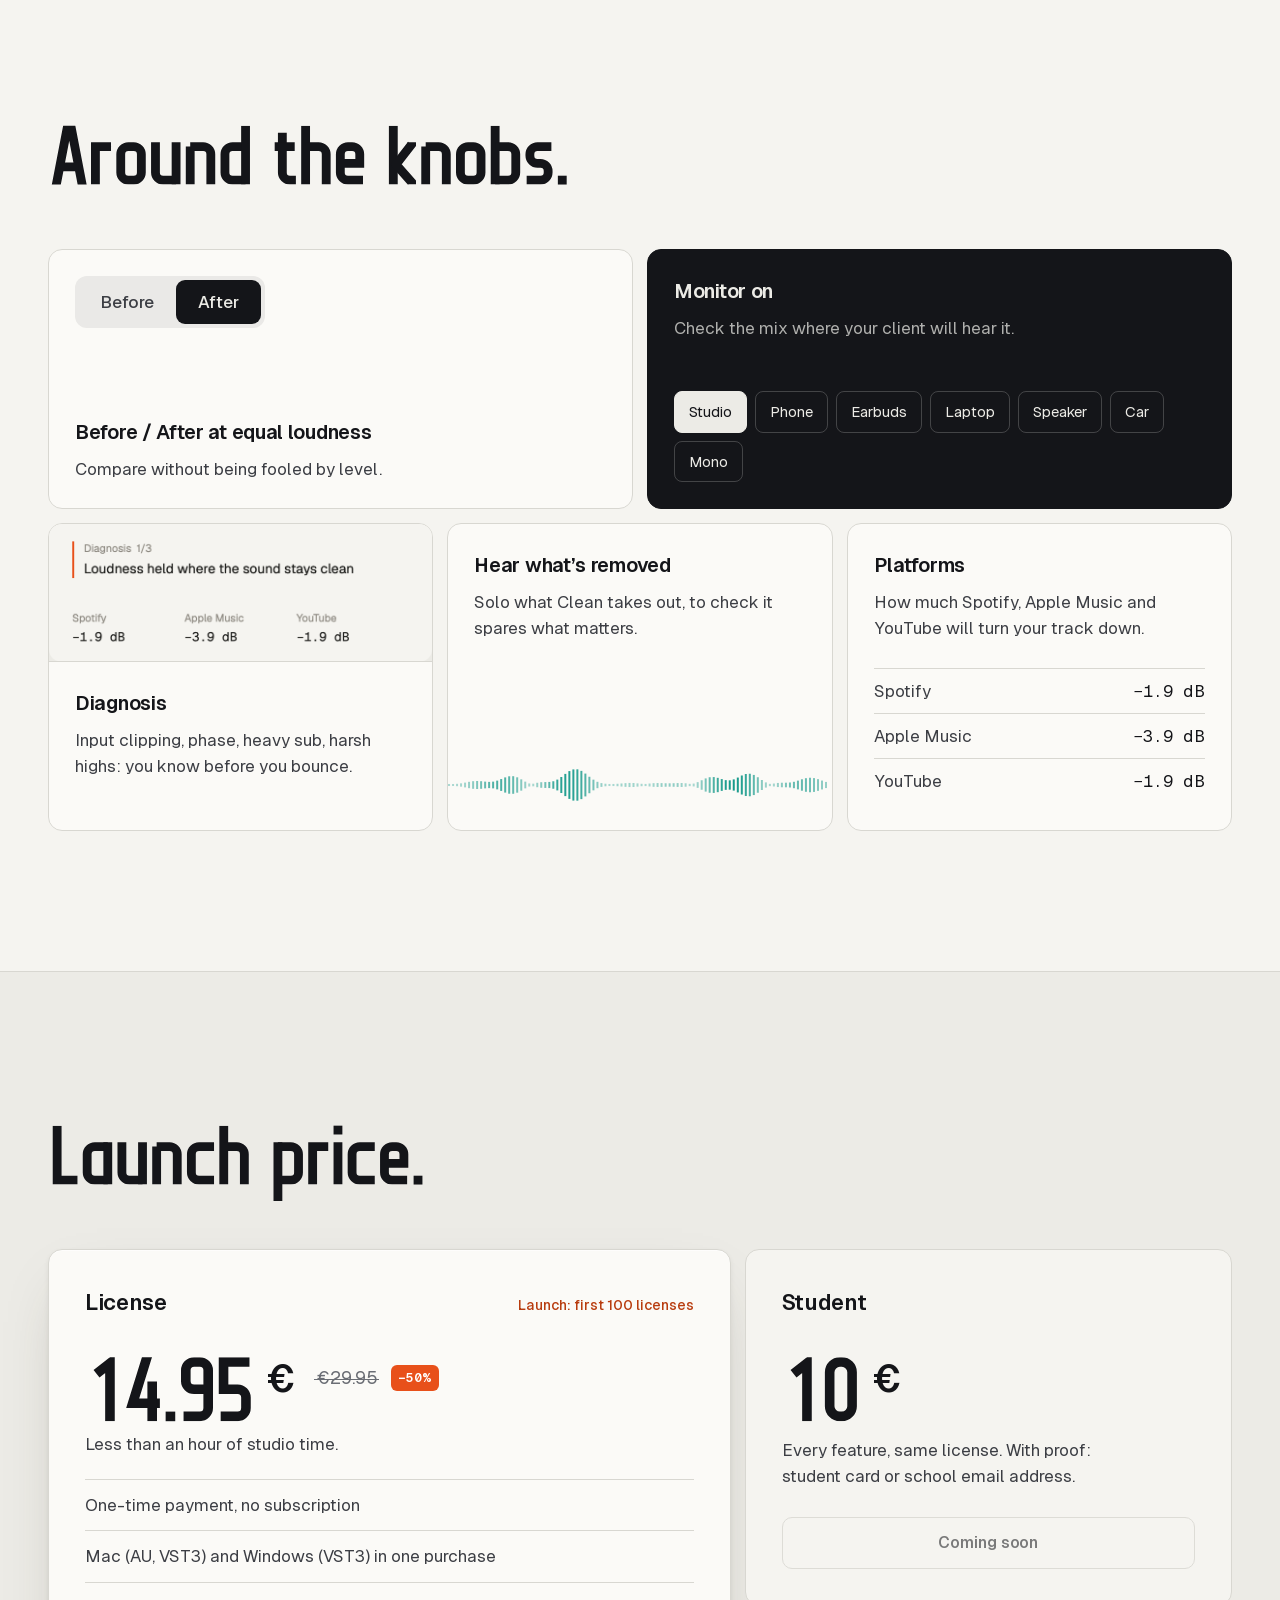
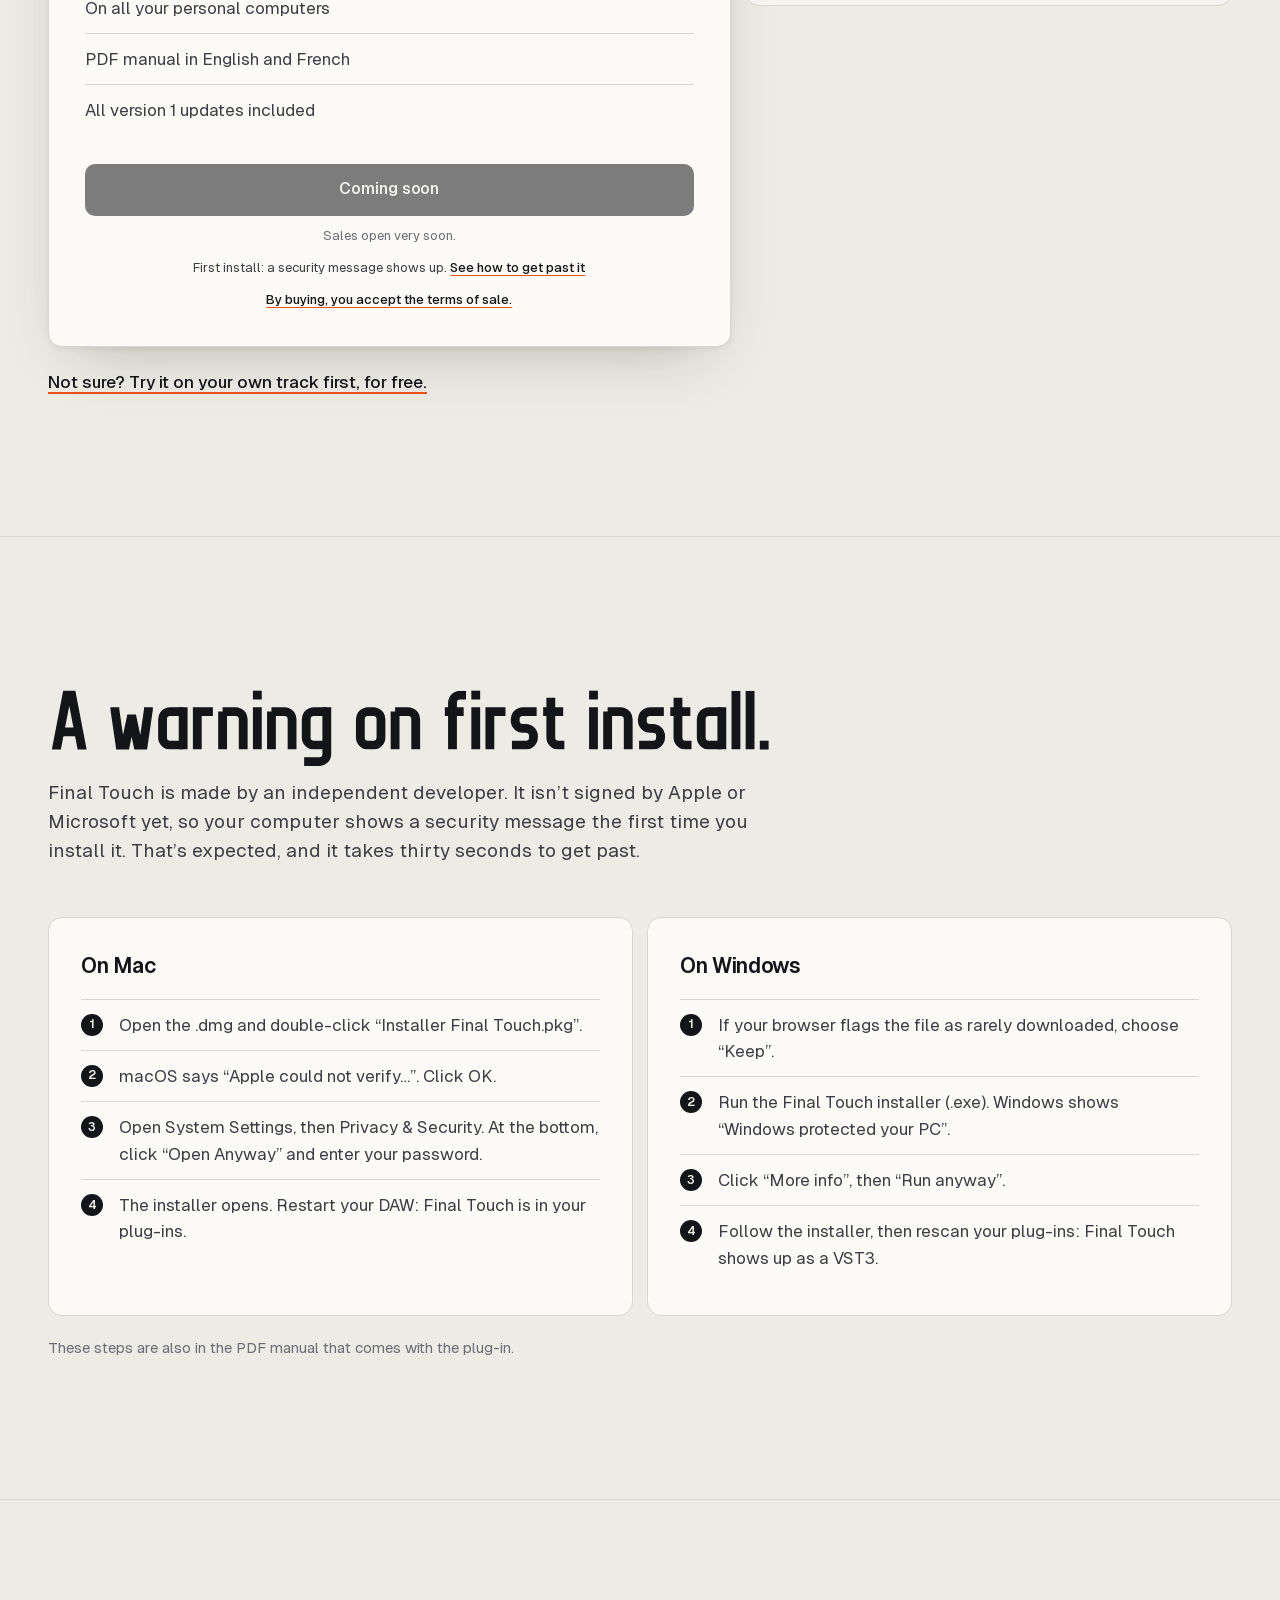
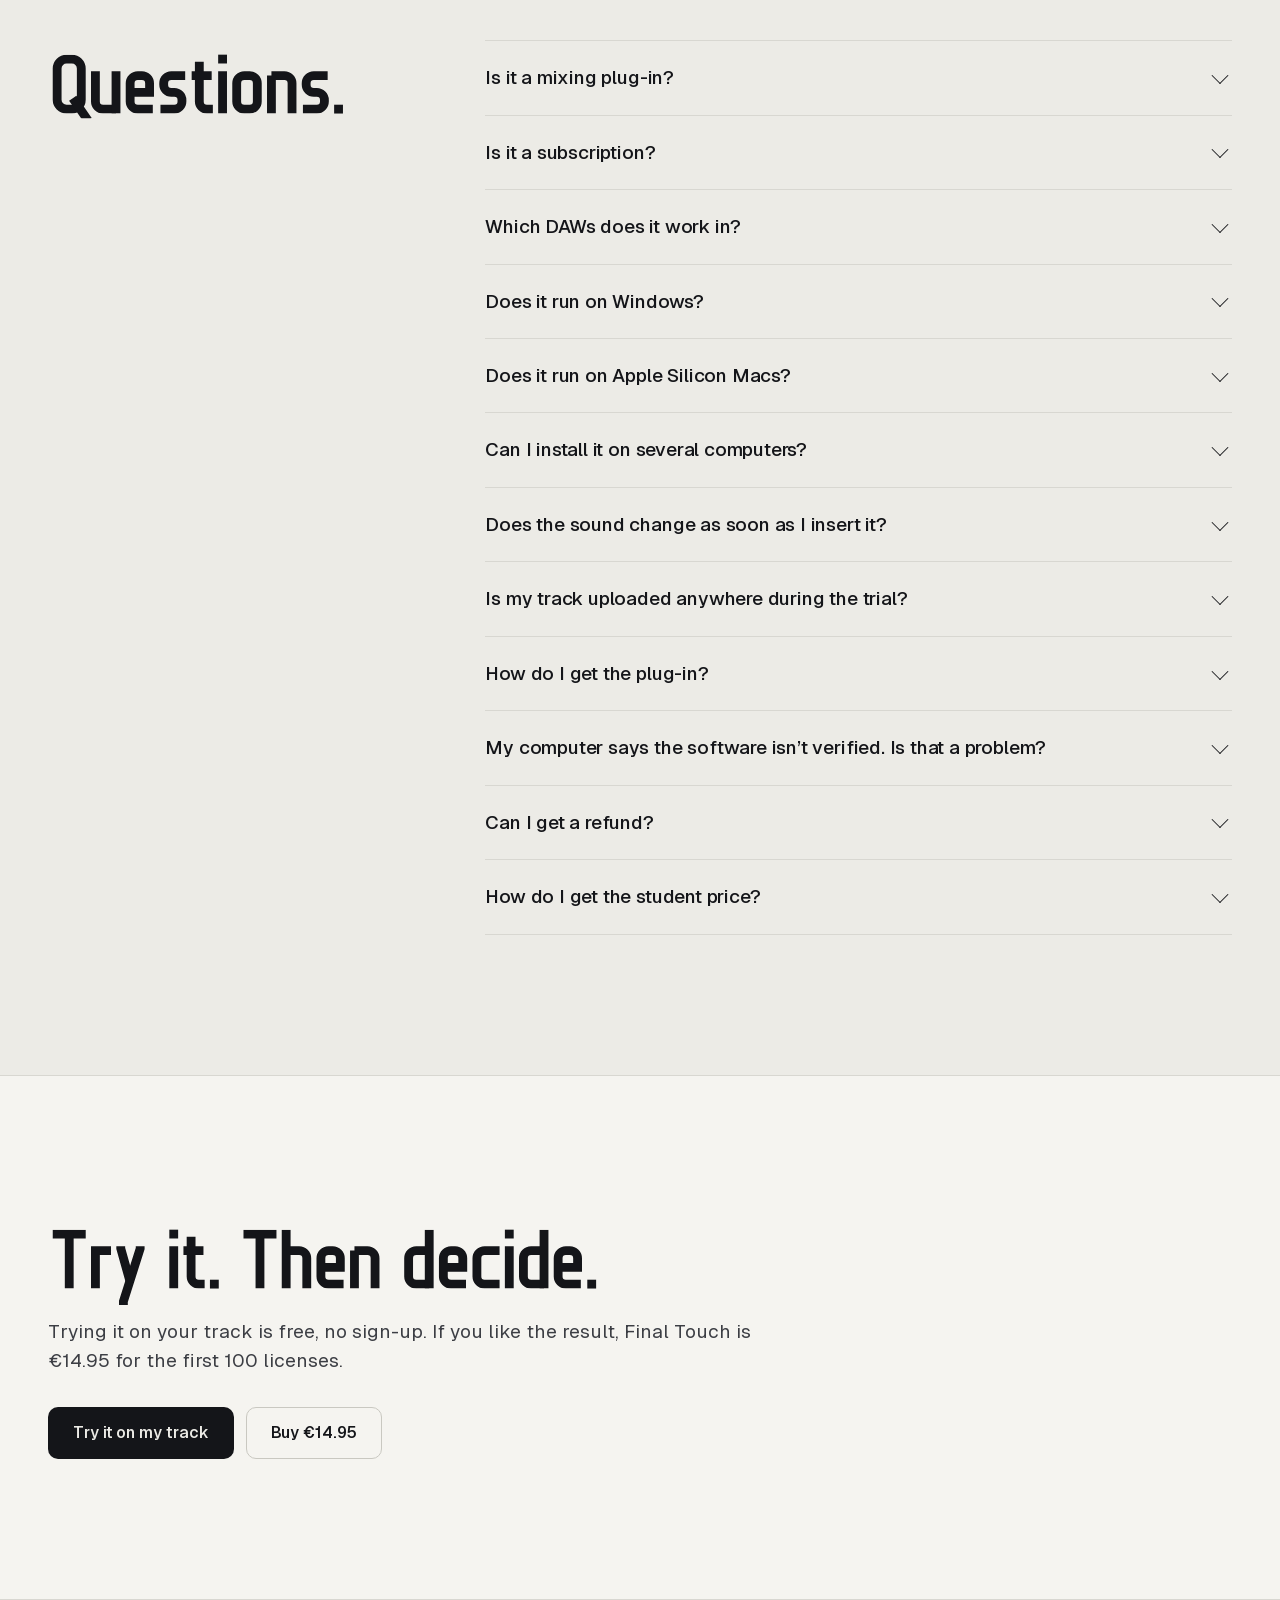
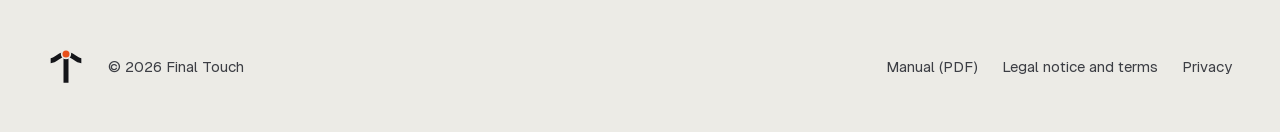
==== commit 58a1ba65: "Site : coup de propre, animations, theme clair/sombre, capture du plug entiere, ouverture en haut de" ====
--- a/public/index.html
+++ b/public/index.html
@@ -16,7 +16,14 @@
 <meta name="twitter:card" content="summary_large_image">
 <link rel="icon" href="assets/img/final-touch-icone.svg" type="image/svg+xml">
 <link rel="preload" href="assets/fonts/Geist-Variable.woff2" as="font" type="font/woff2" crossorigin>
-<link rel="stylesheet" href="css/style.css">
+<script src="js/theme.js?v=20261012"></script>
+<script>
+// Chaque arrivee ou rechargement commence en haut de la page : pas de position restauree ni d ancre gardee.
+if ('scrollRestoration' in history) history.scrollRestoration = 'manual';
+if (location.hash) history.replaceState(null, '', location.pathname + location.search);
+addEventListener('pageshow', function () { scrollTo({ top: 0, behavior: 'instant' }); });
+</script>
+<link rel="stylesheet" href="css/style.css?v=20261012">
 <script type="application/ld+json">
 {
   "@context": "https://schema.org",
@@ -43,9 +50,11 @@
 #pl.named .pl-name { opacity: 1; transform: none; }
 #pl .pl-ink { display: block; } #pl .pl-chalk { display: none; }
 @media (prefers-color-scheme: dark) {
-  #pl { background: #121316; color: #ecebe8; }
-  #pl .pl-ink { display: none; } #pl .pl-chalk { display: block; }
+  :root:not([data-theme="light"]) #pl { background: #121316; color: #ecebe8; }
+  :root:not([data-theme="light"]) #pl .pl-ink { display: none; } :root:not([data-theme="light"]) #pl .pl-chalk { display: block; }
 }
+:root[data-theme="dark"] #pl { background: #121316; color: #ecebe8; }
+:root[data-theme="dark"] #pl .pl-ink { display: none; } :root[data-theme="dark"] #pl .pl-chalk { display: block; }
 @media (prefers-reduced-motion: reduce) { #pl { display: none; } }
 </style>
 </head>
@@ -119,6 +128,9 @@
       <a href="#questions" data-i18n="nav.faq">Questions</a>
     </nav>
     <div class="nav-end">
+      <button type="button" class="theme-btn" data-theme-toggle aria-pressed="false" aria-label="Passer en thème sombre">
+        <svg viewBox="0 0 24 24" width="18" height="18" aria-hidden="true"><circle cx="12" cy="12" r="8.25" fill="none" stroke="currentColor" stroke-width="1.5"/><path d="M12 3.75a8.25 8.25 0 0 1 0 16.5z" fill="currentColor"/></svg>
+      </button>
       <div class="lang" role="group" aria-label="Langue / Language">
         <button type="button" data-lang="fr" aria-pressed="true">FR</button>
         <button type="button" data-lang="en" aria-pressed="false">EN</button>
@@ -214,7 +226,27 @@
         </div>
         <p class="wave-hint" data-i18n="try.excerpt" hidden></p>
 
-        <div class="demo-empty"><p data-i18n="try.empty"></p></div>
+        <div class="demo-empty">
+          <svg class="ghost" viewBox="0 0 560 300" aria-hidden="true">
+            <g class="g-grid"><path d="M20 30V270M114 30V270M224 30V270M397 30V270M540 30V270"/></g>
+            <path class="g-zero" d="M20 150H540"/>
+            <g class="g-curves">
+            <path class="g-k" pathLength="1" style="stroke:var(--k-color)" d="M20 150C70 150 84 122 114 122S158 150 206 150"/>
+            <path class="g-k" pathLength="1" style="stroke:var(--k-clean)" d="M170 150C200 150 208 172 224 172S248 150 278 150"/>
+            <path class="g-k" pathLength="1" style="stroke:var(--k-vocal)" d="M320 150C360 150 372 130 397 130S432 150 466 150"/>
+            <path class="g-k" pathLength="1" style="stroke:var(--k-air)" d="M430 150C470 150 482 114 501 114S530 116 540 116"/>
+            <path class="g-main" pathLength="1" d="M20 147C60 142 84 121 114 121S166 150 186 151S208 170 224 170S268 152 300 150S364 131 397 131S468 115 501 115S530 117 540 118"/>
+            </g>
+            <g class="g-dots">
+              <g class="g-ride" style="--dy:8.1px"><circle class="g-dot" cx="114" cy="121" r="5" style="stroke:var(--k-color)"/></g>
+              <g class="g-ride" style="--dy:-5.6px"><circle class="g-dot" cx="224" cy="170" r="5" style="stroke:var(--k-clean)"/></g>
+              <g class="g-ride" style="--dy:5.3px"><circle class="g-dot" cx="397" cy="131" r="5" style="stroke:var(--k-vocal)"/></g>
+              <g class="g-ride" style="--dy:9.8px"><circle class="g-dot" cx="501" cy="115" r="5" style="stroke:var(--k-air)"/></g>
+            </g>
+            <text x="20" y="292">20</text><text x="114" y="292" text-anchor="middle">70</text><text x="224" y="292" text-anchor="middle">300</text><text x="397" y="292" text-anchor="middle">3k</text><text x="540" y="292" text-anchor="end">20k</text>
+          </svg>
+          <p data-i18n="try.empty"></p>
+        </div>
 
         <div class="demo-busy" aria-live="polite">
           <div class="step-title lt lt-m"></div>
@@ -290,11 +322,11 @@
     <div class="quality-grid">
       <p class="lead reveal" data-i18n="quality.p"></p>
       <ol class="ceilings">
-        <li class="reveal"><span class="c-style">Rap</span><span class="c-n" data-lt="−11" data-nowrap></span><span class="c-unit mono">LUFS</span></li>
-        <li class="reveal"><span class="c-style">Trap</span><span class="c-n" data-lt="−10,5" data-nowrap></span><span class="c-unit mono">LUFS</span></li>
-        <li class="reveal"><span class="c-style">RnB</span><span class="c-n" data-lt="−12" data-nowrap></span><span class="c-unit mono">LUFS</span></li>
-        <li class="reveal"><span class="c-style">Afro</span><span class="c-n" data-lt="−11" data-nowrap></span><span class="c-unit mono">LUFS</span></li>
-        <li class="reveal"><span class="c-style">Pop</span><span class="c-n" data-lt="−11,5" data-nowrap></span><span class="c-unit mono">LUFS</span></li>
+        <li class="reveal"><span class="c-style">Rap</span><span class="c-n" data-lt="−11" data-nowrap></span><span class="c-unit mono">LUFS</span><span class="c-bar" style="--l:0.6" aria-hidden="true"></span></li>
+        <li class="reveal"><span class="c-style">Trap</span><span class="c-n" data-lt="−10,5" data-nowrap></span><span class="c-unit mono">LUFS</span><span class="c-bar" style="--l:0.7" aria-hidden="true"></span></li>
+        <li class="reveal"><span class="c-style">RnB</span><span class="c-n" data-lt="−12" data-nowrap></span><span class="c-unit mono">LUFS</span><span class="c-bar" style="--l:0.4" aria-hidden="true"></span></li>
+        <li class="reveal"><span class="c-style">Afro</span><span class="c-n" data-lt="−11" data-nowrap></span><span class="c-unit mono">LUFS</span><span class="c-bar" style="--l:0.6" aria-hidden="true"></span></li>
+        <li class="reveal"><span class="c-style">Pop</span><span class="c-n" data-lt="−11,5" data-nowrap></span><span class="c-unit mono">LUFS</span><span class="c-bar" style="--l:0.5" aria-hidden="true"></span></li>
       </ol>
     </div>
     <p class="tp-note reveal" data-i18n="quality.tp"></p>
@@ -495,6 +527,6 @@
   }
 </script>
 <script src="js/config.js"></script>
-<script type="module" src="js/main.js"></script>
+<script type="module" src="js/main.js?v=20261012"></script>
 </body>
 </html>
--- a/public/css/style.css
+++ b/public/css/style.css
@@ -78,7 +78,8 @@
 section { padding: clamp(72px, 11vw, 140px) 0; }
 .lead { max-width: 56ch; font-size: clamp(17px, 1.5vw, 19px); color: var(--ink-2); margin: 20px 0 0; text-wrap: pretty; }
 
-/* Lettrage */
+/* Lettrage : --cap est une vraie longueur, pour que le script lise la valeur calculee des clamp() */
+@property --cap { syntax: '<length>'; inherits: true; initial-value: 64px; }
 .lt { margin: 0; color: var(--ink); --lead: 1.3; }
 .lt .lt-box { display: block; width: 100%; }
 .lt-line { display: block; overflow: visible; margin-top: calc(var(--cap) * -0.06); max-width: 100%; height: auto; }
@@ -86,7 +87,7 @@
 .lt-l  { --cap: clamp(30px, 4.6vw, 64px); max-width: calc(var(--cap) * 13); }
 .lt-l + .lead { margin-top: 28px; }
 .lt-l + * { margin-top: 0; }
-.lt-m  { --cap: clamp(28px, 3vw, 40px); }
+.lt-m  { --cap: clamp(30px, 3.4vw, 48px); }
 .lt-ch { transform-box: fill-box; transform-origin: 50% 60%; }
 
 /* Arrivee lettre par lettre (variante V1 du plug, adoucie) */
@@ -143,10 +144,8 @@
 .hero-copy { position: relative; z-index: 1; }
 .hero-sub { font-size: clamp(18px, 1.6vw, 21px); color: var(--ink-2); max-width: 38ch; margin: 28px 0 0; text-wrap: pretty; --d: 280ms; }
 .hero-ctas { display: flex; flex-wrap: wrap; gap: 12px; margin-top: 36px; --d: 380ms; }
-.hero-shot { margin: 0 calc(var(--gutter) * -1 - max(0px, (100vw - 1280px) / 2)) 0 0; position: relative; }
-.hero-shot img { width: 100%; border-radius: var(--r) 0 0 var(--r); }
-@media (prefers-color-scheme: dark) { :root:not([data-theme="light"]) .hero-shot img { box-shadow: var(--shadow); } }
-:root[data-theme="dark"] .hero-shot img { box-shadow: var(--shadow); }
+.hero-shot { margin: 0; position: relative; }
+.hero-shot img { width: 100%; border-radius: var(--r); box-shadow: var(--shadow); }
 @media (prefers-reduced-motion: no-preference) {
   html:not(.ready) .hero-shot img { opacity: 0; }
   .ready .hero-shot img { animation: shot-in 1.2s var(--ease-out) 120ms both; }
@@ -154,7 +153,6 @@
 }
 @media (max-width: 900px) {
   .hero-grid { grid-template-columns: 1fr; }
-  .hero-shot { margin-right: calc(var(--gutter) * -1); }
 }
 
 /* Chiffres */
@@ -205,8 +203,16 @@
 .wave-hint { margin: -14px 0 0; font-size: 13px; color: var(--muted); }
 
 .demo-empty, .demo-busy, .demo-result { display: none; }
-.demo[data-state="empty"] .demo-empty { display: grid; place-items: center; min-height: 330px; color: var(--muted); text-align: center; border-radius: var(--r-s); }
-.demo-empty p { max-width: 30ch; margin: 0; }
+.demo[data-state="empty"] .wave-box { display: none; }
+.demo[data-state="empty"] .demo-empty { display: grid; gap: 22px; justify-items: center; align-content: center; min-height: 440px; color: var(--muted); text-align: center; }
+.demo-empty p { max-width: 32ch; margin: 0; }
+.ghost { width: min(560px, 100%); height: auto; overflow: visible; }
+.ghost .g-grid { stroke: var(--line); stroke-width: 1; }
+.ghost .g-zero { stroke: var(--line-2); stroke-width: 1; stroke-dasharray: 3 5; }
+.ghost .g-k { fill: none; stroke-width: 2; stroke-linecap: round; opacity: .55; vector-effect: non-scaling-stroke; }
+.ghost .g-main { fill: none; stroke: var(--ink); stroke-width: 2.5; stroke-linecap: round; stroke-linejoin: round; vector-effect: non-scaling-stroke; }
+.ghost .g-dot { fill: var(--raised); stroke-width: 2; }
+.ghost text { font: 11px 'Geist Mono', monospace; fill: var(--muted); }
 .demo[data-state="busy"] .demo-busy { display: grid; place-content: center; gap: 28px; min-height: 330px; justify-items: center; }
 .demo[data-state="done"] .demo-result { display: grid; }
 .step-title { --cap: clamp(34px, 4vw, 54px); width: min(560px, 100%); text-align: center; min-height: calc(var(--cap) * 1.4); }
@@ -228,7 +234,7 @@
 .lt-num { --cap: clamp(56px, 6vw, 84px); --lead: 1.2; }
 .lt-num .lt-box { width: auto; }
 .unit { font-size: 14px; color: var(--muted); padding-bottom: 14px; }
-.ro-ceil { font-size: 13px; color: var(--ink-2); border: 1px solid var(--line-2); border-radius: 999px; padding: 3px 12px; }
+.ro-ceil { font-size: 13px; color: var(--ink-2); border: 1px solid var(--line-2); border-radius: 6px; padding: 3px 10px; }
 .ro-row { display: grid; grid-template-columns: 1fr 1fr; border-top: 1px solid var(--line); padding-top: 16px; }
 .ro-row > div { display: grid; grid-template-columns: auto auto; justify-content: start; column-gap: 6px; align-items: baseline; }
 .ro-row > div + div { border-left: 1px solid var(--line); padding-left: 16px; }
@@ -288,12 +294,15 @@
 }
 
 /* Qualite d'abord */
-.quality-grid { margin-top: 8px; display: grid; grid-template-columns: minmax(0, 5fr) minmax(0, 7fr); gap: clamp(32px, 6vw, 96px); align-items: end; }
+.quality-grid { margin-top: clamp(28px, 4vw, 48px); display: grid; grid-template-columns: minmax(0, 5fr) minmax(0, 7fr); gap: clamp(32px, 6vw, 96px); align-items: end; }
 .ceilings { list-style: none; margin: 0; padding: 0; display: grid; grid-template-columns: repeat(5, minmax(0, 1fr)); gap: 0; border-top: 1px solid var(--ink); }
 .ceilings li { padding: 14px 0 0; display: grid; gap: 6px; }
-.ceilings li + li { padding-left: 14px; border-left: 1px solid var(--line); }
+.ceilings li + li { padding-left: clamp(14px, 1.6vw, 22px); border-left: 1px solid var(--line); }
+.ceilings li { padding-right: 8px; }
 .c-style { font-size: 14px; color: var(--muted); }
-.c-n { --cap: clamp(20px, 1.9vw, 30px); --lead: 1.25; }
+.c-n { --cap: clamp(24px, 2.2vw, 32px); --lead: 1.25; }
+.c-bar { display: block; height: 3px; margin-top: 4px; border-radius: 2px; background: var(--line); overflow: hidden; }
+.c-bar::before { content: ''; display: block; height: 100%; width: calc(var(--l) * 100%); background: var(--ink); border-radius: inherit; transform-origin: 0 50%; }
 .c-unit { font-size: 12px; color: var(--muted); }
 .ceilings li:nth-child(2) { --d: 70ms; } .ceilings li:nth-child(3) { --d: 140ms; } .ceilings li:nth-child(4) { --d: 210ms; } .ceilings li:nth-child(5) { --d: 280ms; }
 .tp-note { margin: 40px 0 0; font-size: 15px; color: var(--ink-2); display: flex; gap: 12px; align-items: baseline; }
@@ -302,7 +311,7 @@
   .quality-grid { grid-template-columns: 1fr; }
   .ceilings { grid-template-columns: repeat(3, minmax(0, 1fr)); row-gap: 20px; }
   .ceilings li:nth-child(4) { padding-left: 0; border-left: 0; }
-  .c-n { --cap: 26px; }
+  .c-n { --cap: 28px; }
 }
 
 /* Comment */
@@ -337,7 +346,7 @@
 .ab-demo span.on { color: var(--paper); }
 .ab-demo::before { content: ''; position: absolute; top: 4px; bottom: 4px; left: var(--x, 50%); width: var(--w, 50%); border-radius: 9px; background: var(--ink); transition: left .45s var(--ease-io), width .45s var(--ease-io); }
 .mon-list { list-style: none; margin: auto 0 0; padding: 20px 0 0; display: flex; flex-wrap: wrap; gap: 8px; }
-.mon-list li { padding: 8px 14px; border-radius: 999px; border: 1px solid color-mix(in oklab, var(--paper) 22%, transparent); font-size: 15px; transition: background-color .35s ease, color .35s ease, border-color .35s ease; }
+.mon-list li { padding: 8px 14px; border-radius: 8px; border: 1px solid color-mix(in oklab, var(--paper) 22%, transparent); font-size: 15px; transition: background-color .35s ease, color .35s ease, border-color .35s ease; }
 .mon-list li.on { background: var(--paper); color: var(--ink); border-color: var(--paper); }
 .crop { margin: -26px -26px 18px; border-bottom: 1px solid var(--line); background: var(--paper); }
 .crop img { width: 100%; }
@@ -354,21 +363,22 @@
 }
 
 /* Prix */
-.price-grid { margin-top: clamp(36px, 5vw, 64px); display: grid; grid-template-columns: minmax(0, 7fr) minmax(0, 5fr); gap: 14px; align-items: stretch; }
+.price-grid { margin-top: clamp(36px, 5vw, 64px); display: grid; grid-template-columns: minmax(0, 7fr) minmax(0, 5fr); gap: 14px; align-items: start; }
 .offer { border-radius: var(--r); border: 1px solid var(--line); background: var(--surface); padding: clamp(24px, 3vw, 36px); display: flex; flex-direction: column; gap: 22px; }
 .offer-main { background: var(--raised); box-shadow: var(--shadow); }
 .offer-top { display: flex; align-items: baseline; justify-content: space-between; gap: 12px; flex-wrap: wrap; }
 .offer h3 { margin: 0; font-size: 22px; font-weight: 600; letter-spacing: -0.015em; }
 .offer-note { font-size: 14px; color: var(--accent-ink); font-weight: 500; }
-.offer-price { display: flex; align-items: center; gap: 10px; }
+.offer-price { display: flex; align-items: center; flex-wrap: wrap; gap: 10px; row-gap: 6px; }
 .cur { font-size: clamp(28px, 3vw, 40px); font-weight: 600; letter-spacing: -0.02em; }
-.lt-price { --cap: clamp(52px, 6vw, 80px); --lead: 1.2; }
+.lt-price { --cap: clamp(52px, 5vw, 72px); --lead: 1.2; }
 .lt-price .lt-box { width: auto; }
-.offer-price s { color: var(--muted); font-size: 18px; margin-left: 12px; text-decoration-thickness: 1.5px; font-variant-numeric: tabular-nums; }
+.offer-price s { position: relative; color: var(--muted); font-size: 18px; margin-left: 12px; text-decoration: none; white-space: nowrap; font-variant-numeric: tabular-nums; }
+.offer-price s::after { content: ''; position: absolute; left: -2px; right: -2px; top: 52%; height: 1.5px; background: currentColor; transform-origin: 0 50%; }
 .offer-inc { list-style: none; margin: 0; padding: 0; display: grid; gap: 0; }
 .offer-inc li { padding: 12px 0; border-top: 1px solid var(--line); color: var(--ink-2); }
 .offer-stu-note { margin: 0; color: var(--ink-2); max-width: 32ch; }
-.offer .btn { margin-top: auto; }
+.offer .btn { margin-top: 6px; }
 .offer-stu { --d: 80ms; }
 .pending { margin: 24px 0 0; font-size: 15px; color: var(--muted); }
 @media (max-width: 860px) { .price-grid { grid-template-columns: 1fr; } }
@@ -405,7 +415,7 @@
 .pain-lead { margin: 0; font-size: clamp(24px, 2.6vw, 36px); line-height: 1.25; letter-spacing: -0.022em; font-weight: 500; color: var(--muted); text-wrap: pretty; }
 .pain-fix { margin: 20px 0 0; font-size: clamp(24px, 2.6vw, 36px); line-height: 1.25; letter-spacing: -0.022em; font-weight: 500; color: var(--ink); text-wrap: pretty; --d: 120ms; }
 .pain-who { margin: 0; display: grid; gap: 0; }
-.pain-who div { padding: 16px 0; border-top: 1px solid var(--line); display: grid; grid-template-columns: 7.5em 1fr; gap: 16px; }
+.pain-who div { padding: 18px 0; border-top: 1px solid var(--line); display: grid; gap: 6px; }
 .pain-who div:nth-child(2) { --d: 70ms; } .pain-who div:nth-child(3) { --d: 140ms; }
 .pain-who dt { font-weight: 600; }
 .pain-who dd { margin: 0; color: var(--ink-2); }
@@ -419,7 +429,7 @@
 }
 
 /* Prix : complements */
-.off { font-size: 13px; font-weight: 600; color: #fff; background: var(--accent); border-radius: 6px; padding: 3px 7px; margin-left: 4px; }
+.off { font-size: 13px; font-weight: 600; color: #fff; background: var(--accent); border-radius: 6px; padding: 3px 7px; margin-left: 4px; white-space: nowrap; }
 .offer-frame { margin: -6px 0 0; color: var(--ink-2); }
 .offer-act { margin-top: auto; display: grid; gap: 10px; }
 .offer-after { margin: 0; font-size: 13px; color: var(--muted); text-align: center; }
@@ -493,3 +503,94 @@
   .etu[open] { animation: etu-in .25s var(--ease-out); }
   @keyframes etu-in { from { opacity: 0; transform: translateY(8px) scale(.98); } }
 }
+
+@media (max-width: 520px) {
+  .lt-xl { --cap: 36px; }
+  .lt-l { --cap: 31px; }
+  .lt-price { --cap: 46px; }
+  .ghost text { font-size: 17px; }
+  .hero-ctas .btn { flex: 1 1 100%; }
+  .demo[data-state="empty"] .demo-empty { min-height: 300px; }
+  .offer-price s { margin-left: 4px; }
+}
+
+/* Navigation : la section en cours est soulignee */
+.nav-links a { position: relative; }
+.nav-links a::after { content: ''; position: absolute; left: 0; right: 0; bottom: -6px; height: 1.5px; background: var(--accent); transform: scaleX(0); transform-origin: 0 50%; transition: transform .3s var(--ease-out); }
+.nav-links a.is-current { color: var(--ink); }
+.nav-links a.is-current::after { transform: none; }
+
+/* Mouvement : une seule fois a l arrivee, rien que transform / opacite */
+@media (prefers-reduced-motion: no-preference) {
+  /* Chiffres : chaque caractere remonte, comme un afficheur */
+  .reveal .fact-n .lt-ch, .reveal .c-n .lt-ch, .reveal .lt-price .lt-ch { opacity: 0; transform: translateY(45%); }
+  .reveal.is-in .fact-n .lt-ch, .reveal.is-in .c-n .lt-ch, .reveal.is-in .lt-price .lt-ch {
+    opacity: 1; transform: none;
+    transition: opacity .45s var(--ease-out), transform .7s var(--ease-out);
+    transition-delay: calc(var(--i) * 45ms + var(--d, 0ms) + 120ms);
+  }
+  /* Plafonds : la barre monte au niveau du style */
+  .c-bar::before { transform: scaleX(0); }
+  .ceilings li.is-in .c-bar::before { transform: none; transition: transform 1.1s var(--ease-out) calc(var(--d, 0ms) + 300ms); }
+  /* Prix de lancement : l ancien prix se barre, puis la remise arrive */
+  .offer-price s::after { transform: scaleX(0); }
+  .offer.is-in .offer-price s::after { transform: none; transition: transform .45s var(--ease-io) .75s; }
+  .offer-price .off { opacity: 0; transform: translateY(4px) scale(.94); }
+  .offer.is-in .offer-price .off { opacity: 1; transform: none; transition: opacity .3s ease .95s, transform .45s var(--ease-out) .95s; }
+  /* Etapes : le filet se trace de gauche a droite */
+  .how-row li { border-top-color: transparent; }
+  .how-row li::before { content: ''; position: absolute; top: -2px; left: 0; right: 0; height: 2px; background: var(--ink); transform: scaleX(0); transform-origin: 0 50%; }
+  .how-row li.is-in::before { transform: none; transition: transform .9s var(--ease-io) var(--d, 0ms); }
+  /* Installation : les numeros arrivent dans l ordre */
+  .os li::before { opacity: 0; transform: scale(.7); }
+  .os.is-in li::before { opacity: 1; transform: none; transition: opacity .3s ease, transform .45s var(--ease-out); }
+  .os.is-in li:nth-child(1)::before { transition-delay: .25s; } .os.is-in li:nth-child(2)::before { transition-delay: .33s; }
+  .os.is-in li:nth-child(3)::before { transition-delay: .41s; } .os.is-in li:nth-child(4)::before { transition-delay: .49s; }
+  /* Accroche : la capture glisse doucement en sortant de l ecran (defilement natif, sans script) */
+  @supports (animation-timeline: view()) {
+    .hero-shot { animation: shot-drift linear both; animation-timeline: view(); animation-range: exit 0% exit 100%; }
+    @keyframes shot-drift { to { transform: translateY(-40px); } }
+  }
+  /* Demo vide : la courbe se dessine, puis respire */
+  .ghost .g-k, .ghost .g-main { stroke-dasharray: 1; stroke-dashoffset: 1; }
+  .ghost.is-in .g-k { stroke-dashoffset: 0; transition: stroke-dashoffset 1s var(--ease-out) .5s; }
+  .ghost.is-in .g-main { stroke-dashoffset: 0; transition: stroke-dashoffset 1.4s var(--ease-io) .1s; }
+  .ghost .g-dot { opacity: 0; transform: scale(.6); transform-box: fill-box; transform-origin: center; }
+  .ghost.is-in .g-dot { opacity: 1; transform: none; transition: opacity .3s ease 1.3s, transform .5s var(--ease-out) 1.3s; }
+  .ghost .g-curves { transform-box: view-box; transform-origin: 50% 150px; }
+  .ghost.is-in .g-curves { animation: breathe 3.6s ease-in-out 2s infinite alternate; }
+  .ghost.is-in .g-ride { animation: ride 3.6s ease-in-out 2s infinite alternate; }
+  .ghost.is-paused .g-curves, .ghost.is-paused .g-ride { animation-play-state: paused; }
+  @keyframes breathe { to { transform: scaleY(.72); } }
+  @keyframes ride { to { transform: translateY(var(--dy)); } }
+  /* Questions : la reponse s ouvre en douceur la ou c est pris en charge */
+  @supports (interpolate-size: allow-keywords) {
+    .faq { interpolate-size: allow-keywords; }
+    .faq details::details-content { height: 0; overflow: clip; transition: height .35s var(--ease-out), content-visibility .35s allow-discrete; }
+    .faq details[open]::details-content { height: auto; }
+  }
+}
+@media (hover: hover) and (pointer: fine) and (prefers-reduced-motion: no-preference) {
+  .knob-cap { transition: rotate .4s var(--ease-out); }
+  .knob-b:hover .knob-cap { rotate: 14deg; }
+  .cell.is-in { transition: opacity .7s var(--ease-out), transform .3s var(--ease-out); transition-delay: 0s; }
+  .cell.is-in:hover { transform: translateY(-3px); }
+}
+
+/* Theme clair / sombre */
+.theme-btn { width: 36px; height: 36px; flex: none; display: grid; place-items: center; padding: 0; border: 0; border-radius: 9px; background: color-mix(in oklab, var(--ink) 7%, transparent); color: var(--ink-2); cursor: pointer; transition: color .2s ease, transform .16s var(--ease-out); }
+.theme-btn:active { transform: scale(.94); }
+.theme-btn svg { transition: rotate .5s var(--ease-out); }
+.theme-btn[aria-pressed="true"] svg { rotate: 180deg; }
+@media (hover: hover) and (pointer: fine) { .theme-btn:hover { color: var(--ink); } }
+::view-transition-old(root), ::view-transition-new(root) { animation: none; mix-blend-mode: normal; }
+::view-transition-new(root) { animation: vt-reveal .6s var(--ease-io); }
+@keyframes vt-reveal {
+  from { clip-path: circle(0 at var(--vt-x, 100%) var(--vt-y, 0)); }
+  to { clip-path: circle(150vmax at var(--vt-x, 100%) var(--vt-y, 0)); }
+}
+@media (max-width: 420px) {
+  .nav-in { gap: 12px; }
+  .nav-end { gap: 8px; }
+  .logo { height: 22px; }
+}
